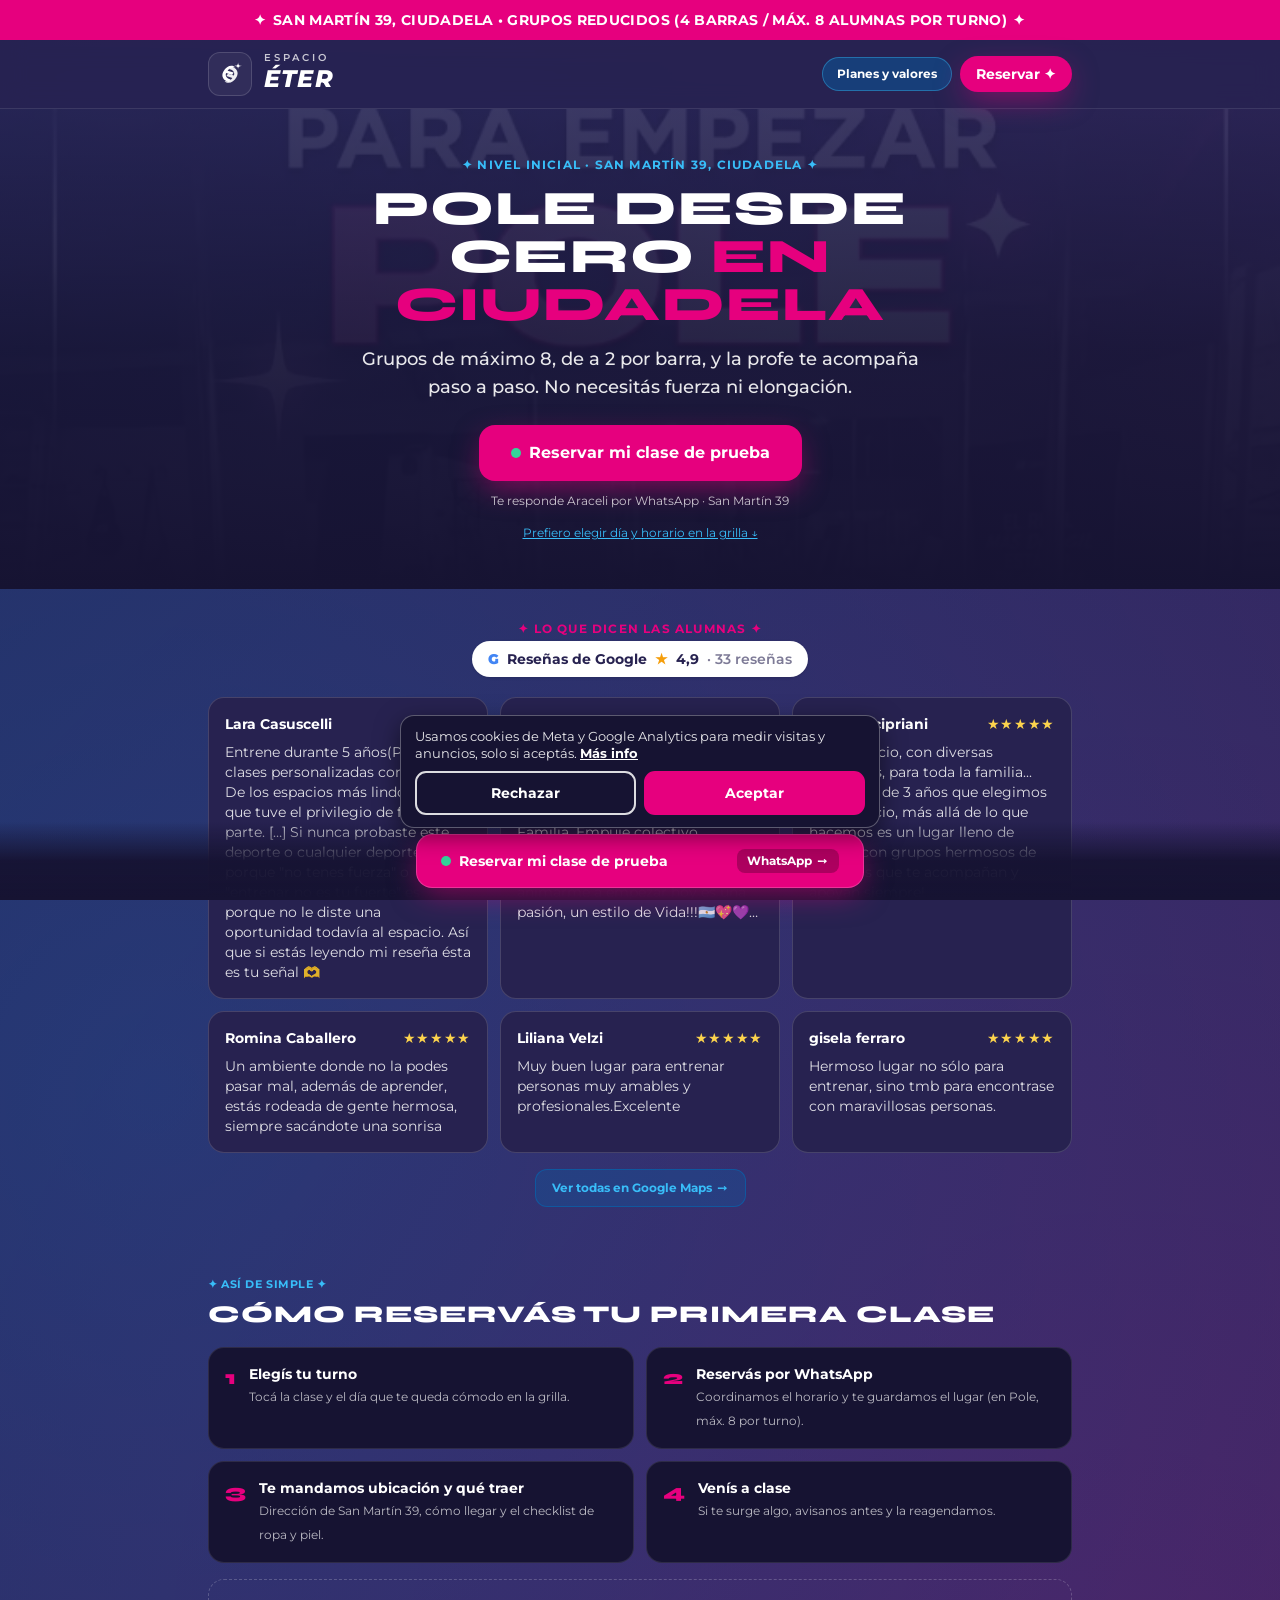
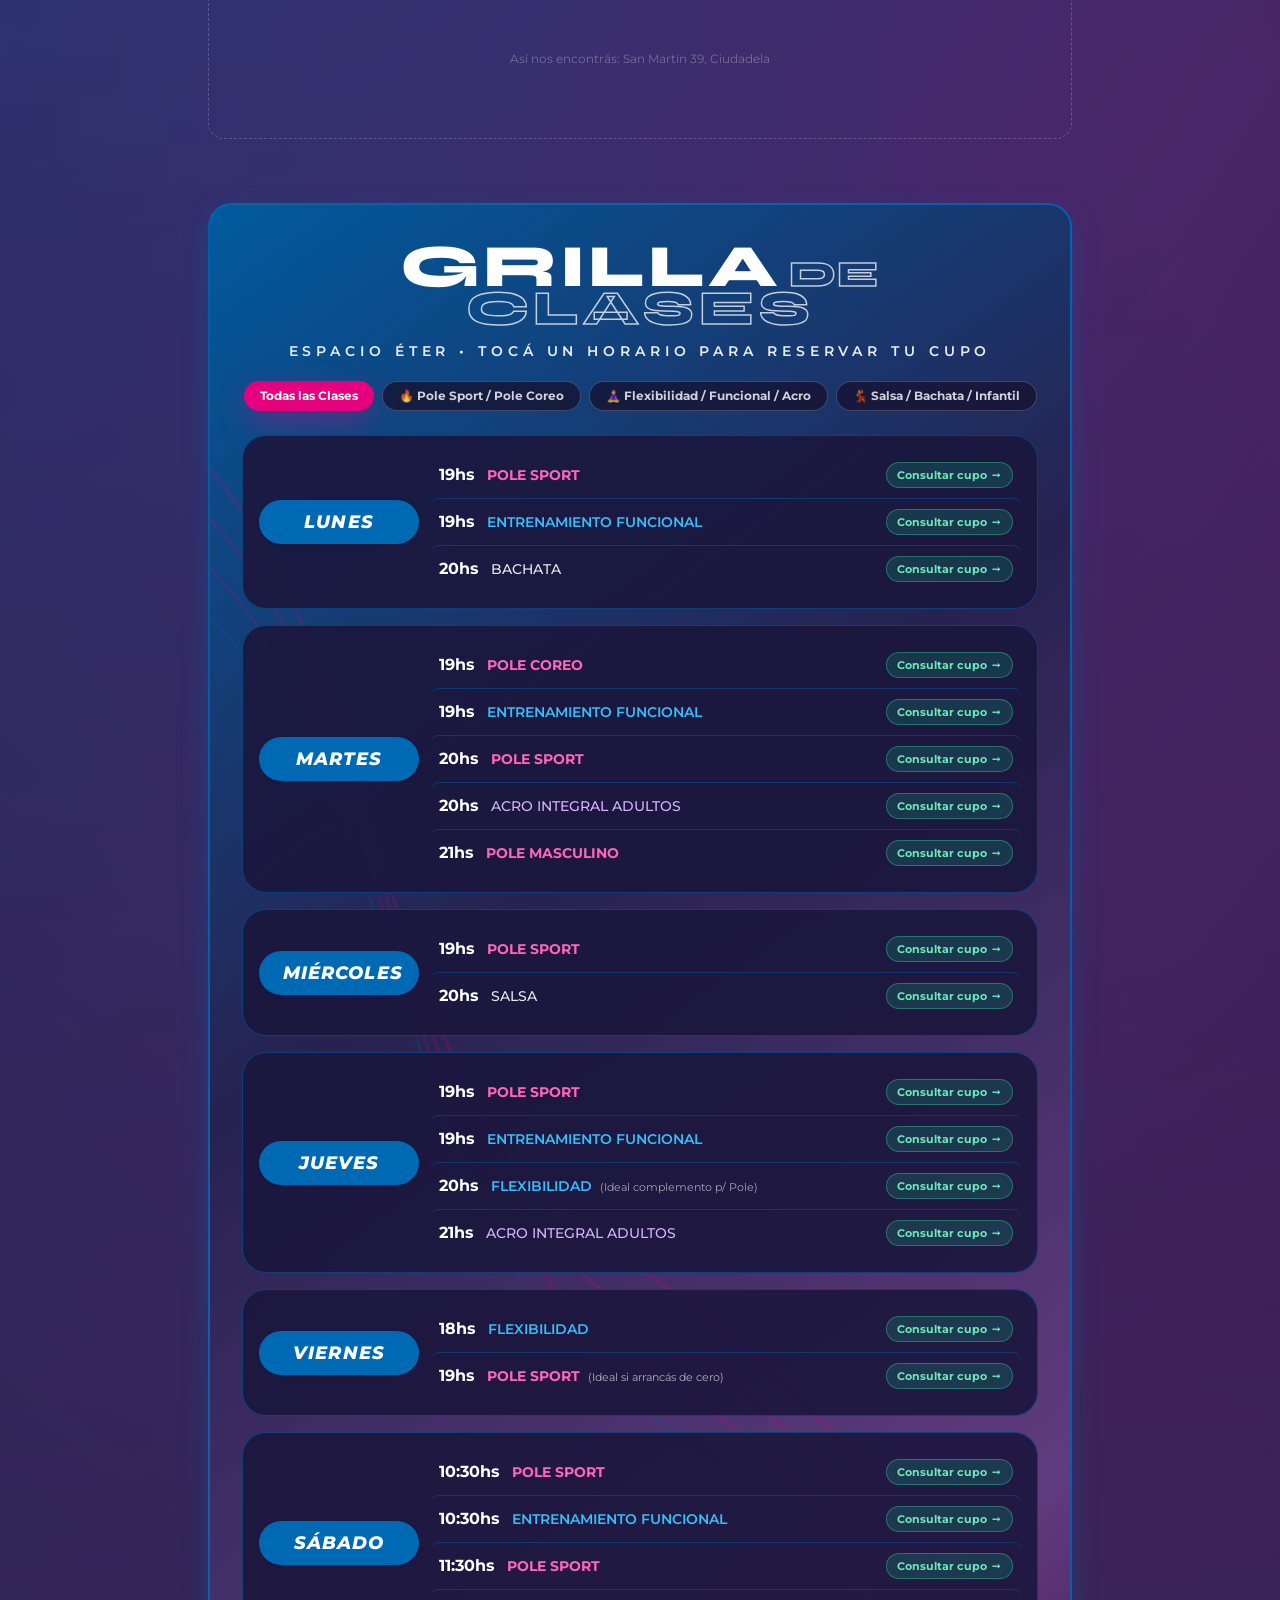
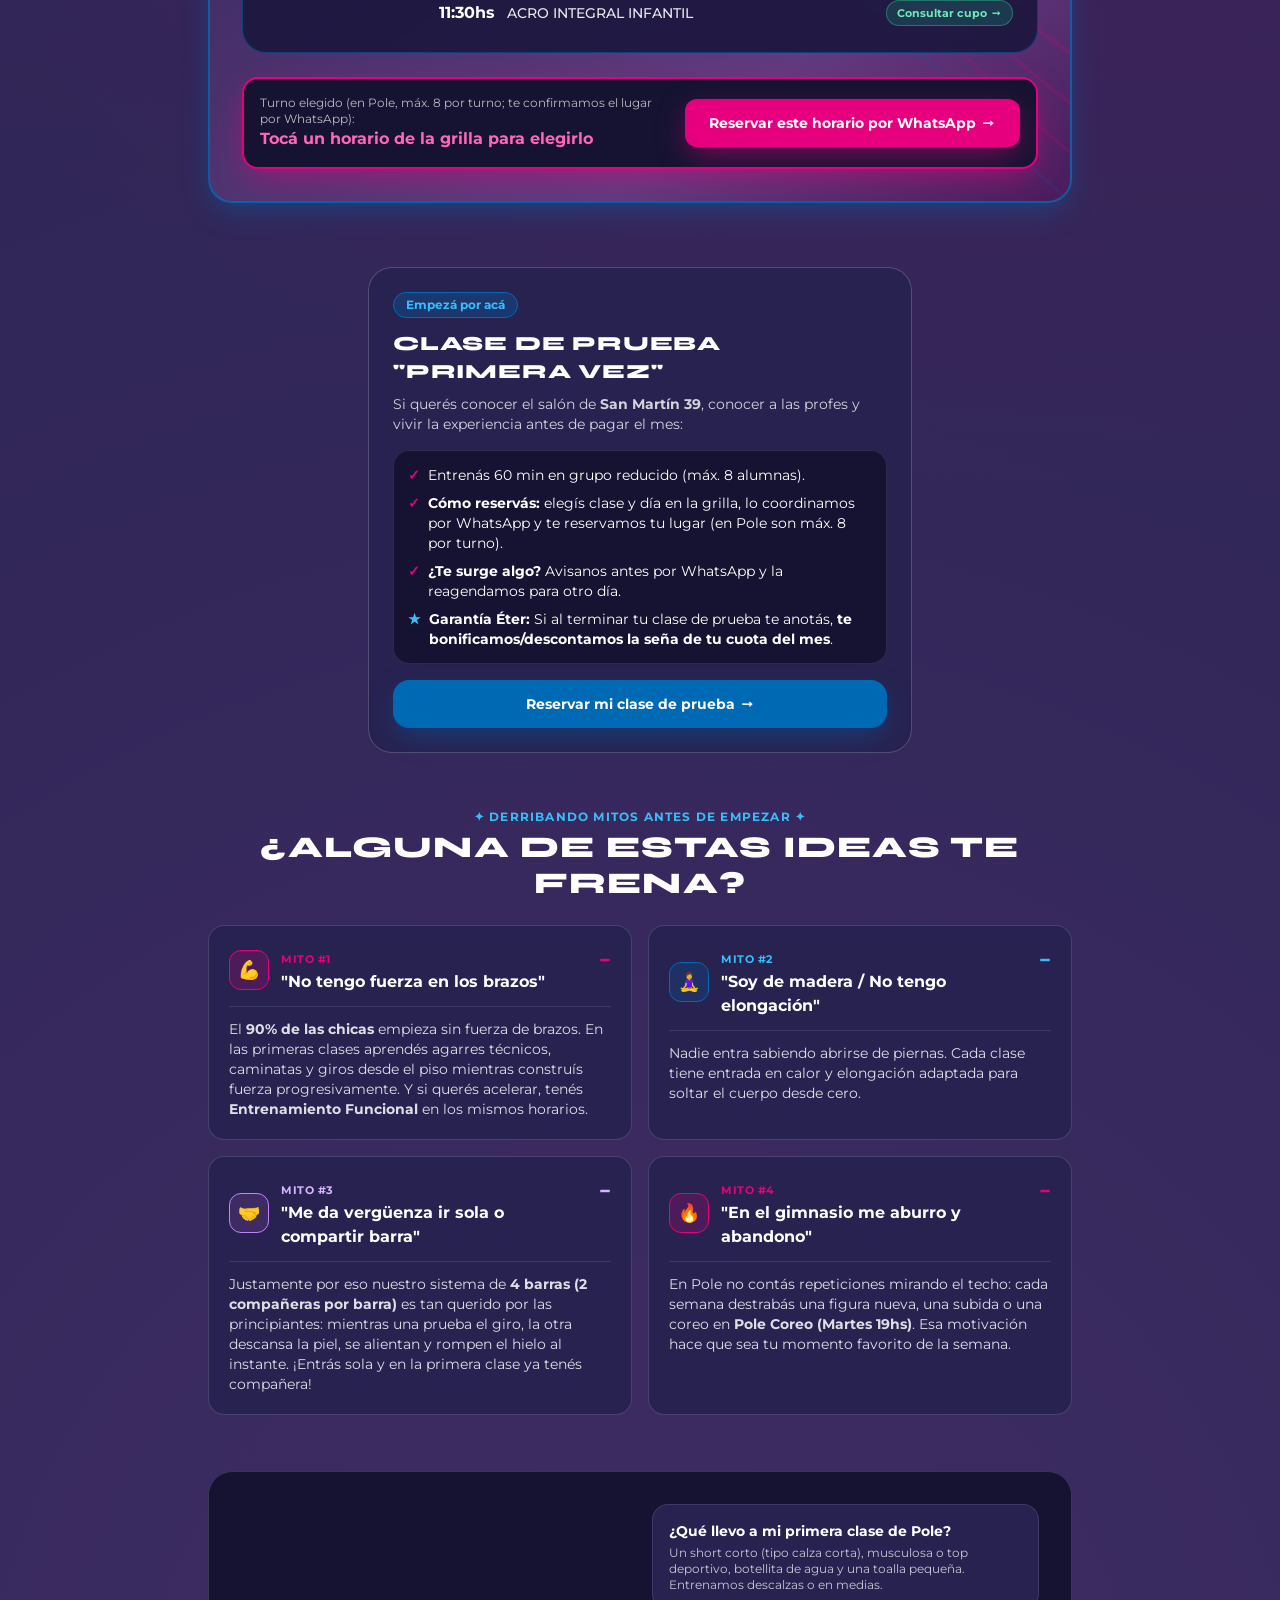
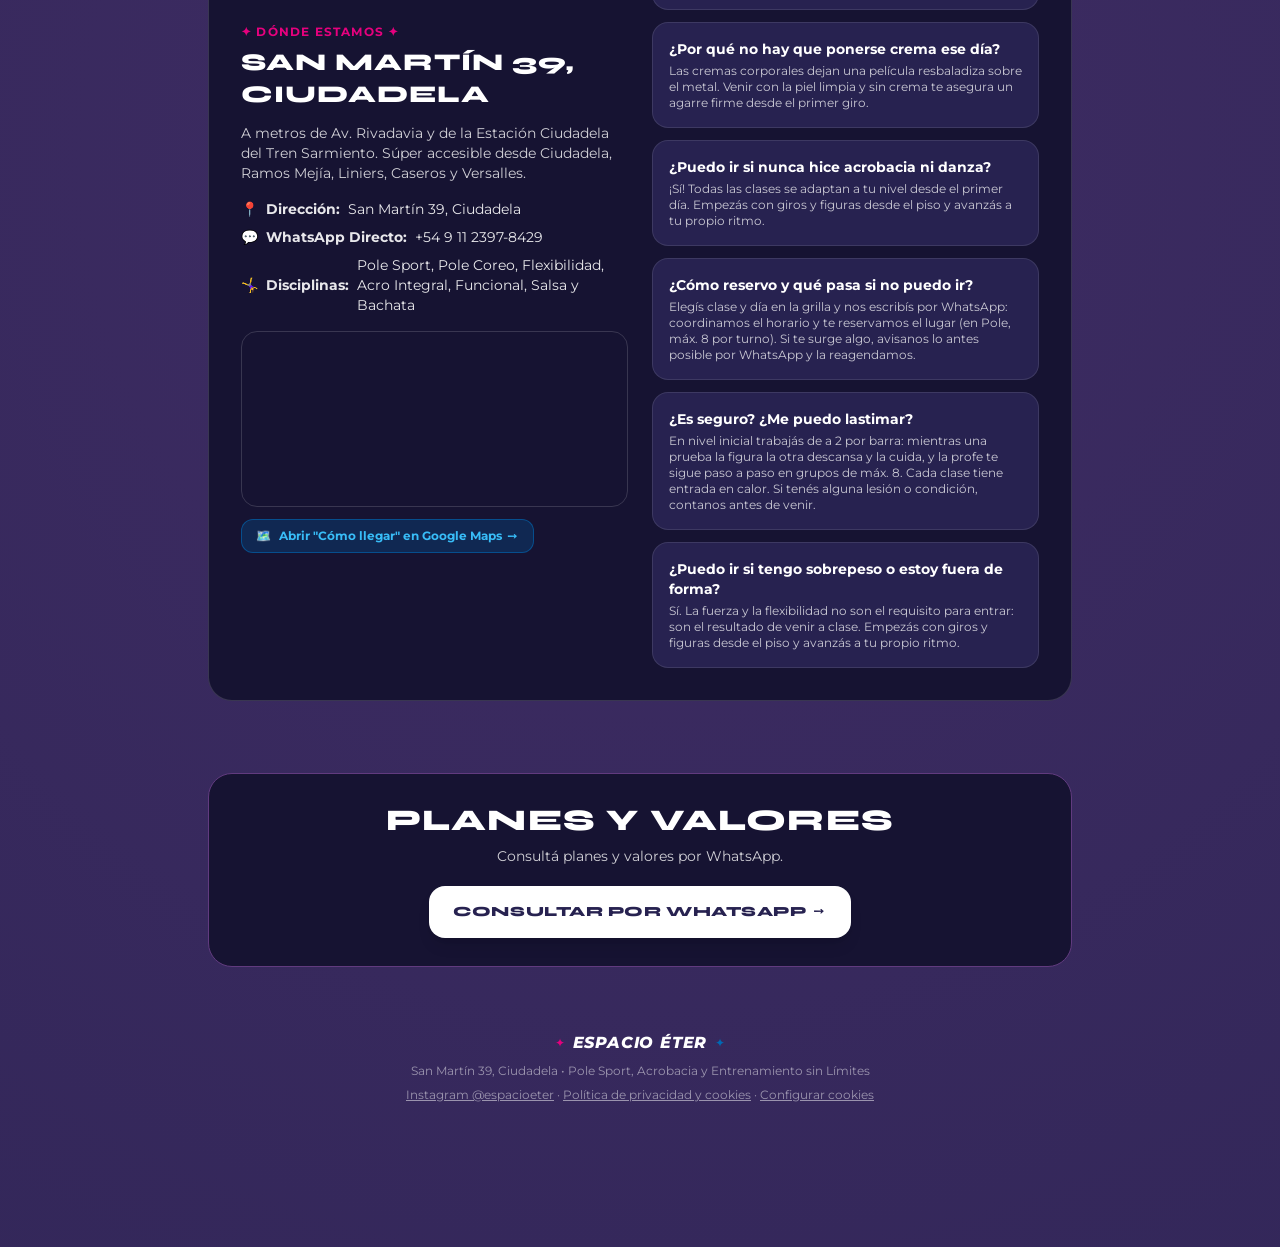
==== index.html @ 67c4a87b "Prototipo de reservas online (preview, sin publicar) + corrección de grilla y cupos" ====
<!DOCTYPE html>
<html lang="es-AR" class="scroll-smooth">
<head>
  <meta charset="UTF-8" />
  <meta name="viewport" content="width=device-width, initial-scale=1.0" />
  <!-- CSP por meta (GitHub Pages no permite headers). Permite Meta Pixel (connect.facebook.net / www.facebook.com) y el mapa de Google. Fuentes locales en /fonts. -->
  <meta http-equiv="Content-Security-Policy" content="default-src 'self'; script-src 'self' https://connect.facebook.net https://www.googletagmanager.com; style-src 'self' 'unsafe-inline'; font-src 'self'; img-src 'self' data: https://www.facebook.com https://connect.facebook.net https://www.googletagmanager.com https://*.google-analytics.com; frame-src https://www.google.com https://www.facebook.com; connect-src https://www.facebook.com https://connect.facebook.net https://www.google-analytics.com https://*.google-analytics.com https://*.analytics.google.com https://www.googletagmanager.com; form-action https://www.facebook.com; object-src 'none'; base-uri 'self'; upgrade-insecure-requests" />
  <meta name="referrer" content="strict-origin-when-cross-origin" />
  <meta name="theme-color" content="#272250" />
  <link rel="icon" type="image/svg+xml" href="data:image/svg+xml,%3Csvg xmlns='http://www.w3.org/2000/svg' viewBox='0 0 100 100'%3E%3Crect width='100' height='100' rx='22' fill='%23272250'/%3E%3Cpath fill='%23e6007e' d='M77 10 C77 20, 80 23, 90 23 C80 23, 77 26, 77 36 C77 26, 74 23, 64 23 C74 23, 77 20, 77 10 Z'/%3E%3Cpath fill='%23ffffff' d='M28 42 C38 22, 58 18, 68 28 C60 26, 48 30, 42 39 L62 45 L57 53 L37 47 C33 56, 39 66, 52 68 L47 77 C28 73, 19 58, 28 42 Z'/%3E%3Cpath fill='%23ffffff' opacity='0.92' d='M72 60 C62 80, 42 84, 32 74 C40 76, 52 72, 58 63 L38 57 L43 49 L63 55 C67 46, 61 36, 48 34 L53 25 C72 29, 81 44, 72 60 Z'/%3E%3C/svg%3E" />
  <title>Espacio Éter | Pole, Acro, Salsa y Bachata en Ciudadela</title>
  <meta name="description" content="Clases de Pole Sport, Pole Coreo, Acro, Salsa, Bachata, Flexibilidad y Funcional en San Martín 39, Ciudadela. Grupos reducidos (máx. 8 por turno en Pole). Reservá tu clase de prueba por WhatsApp." />
  <meta property="og:type" content="website" />
  <meta property="og:url" content="https://espacioeter.com.ar/" />
  <meta property="og:title" content="Espacio Éter | Empezá Pole desde Cero en Ciudadela ✨" />
  <meta property="og:description" content="Mirá la grilla de horarios y consultá cupos en San Martín 39, Ciudadela. ¡Reservá tu lugar por WhatsApp!" />
  <meta property="og:image" content="https://espacioeter.com.ar/salon-eter.jpg" />
  <link rel="preload" href="fonts/syne-800-latin.woff2" as="font" type="font/woff2" crossorigin="anonymous" />
  <link rel="preload" href="salon-eter-480.webp" as="image" type="image/webp" imagesrcset="salon-eter-480.webp 480w, salon-eter-764.webp 764w" imagesizes="(min-width: 768px) 764px, 100vw" fetchpriority="high" />
  <link rel="canonical" href="https://espacioeter.com.ar/" />
  <script type="application/ld+json">
  {"@context":"https://schema.org","@type":["LocalBusiness","SportsActivityLocation"],"name":"Espacio Éter","url":"https://espacioeter.com.ar/","image":"https://espacioeter.com.ar/salon-eter.jpg","telephone":"+5491123978429","address":{"@type":"PostalAddress","streetAddress":"San Martín 39","addressLocality":"Ciudadela","addressRegion":"Provincia de Buenos Aires","addressCountry":"AR"},"description":"Clases de Pole Sport, Pole Coreo, Acro Integral, Flexibilidad, Entrenamiento Funcional, Salsa y Bachata en grupos reducidos (máx. 8 alumnas por turno en Pole)."}
  </script>
  <link rel="stylesheet" href="consent.css" />
  <script src="pixel.js"></script>
  <style>
    /* Fuentes locales (WOFF2, subset latino de Google Fonts). Montserrat es variable: un archivo cubre 400–900. */
    @font-face { font-family: 'Montserrat'; font-style: normal; font-weight: 400 900; font-display: swap; src: url(fonts/montserrat-latin.woff2) format('woff2'); unicode-range: U+0000-00FF, U+0131, U+0152-0153, U+02BB-02BC, U+02C6, U+02DA, U+02DC, U+0304, U+0308, U+0329, U+2000-206F, U+20AC, U+2122, U+2191, U+2193, U+2212, U+2215, U+FEFF, U+FFFD; }
    @font-face { font-family: 'Montserrat'; font-style: italic; font-weight: 800; font-display: swap; src: url(fonts/montserrat-italic-latin.woff2) format('woff2'); unicode-range: U+0000-00FF, U+0131, U+0152-0153, U+02BB-02BC, U+02C6, U+02DA, U+02DC, U+0304, U+0308, U+0329, U+2000-206F, U+20AC, U+2122, U+2191, U+2193, U+2212, U+2215, U+FEFF, U+FFFD; }
    @font-face { font-family: 'Syne'; font-style: normal; font-weight: 800; font-display: swap; src: url(fonts/syne-800-latin.woff2) format('woff2'); unicode-range: U+0000-00FF, U+0131, U+0152-0153, U+02BB-02BC, U+02C6, U+02DA, U+02DC, U+0304, U+0308, U+0329, U+2000-206F, U+20AC, U+2122, U+2191, U+2193, U+2212, U+2215, U+FEFF, U+FFFD; }
    /* Fallbacks con métricas ajustadas para que el cambio de fuente no mueva el diseño (CLS). */
    @font-face { font-family: 'Montserrat Fallback'; src: local('Arial'), local('Helvetica'), local('Liberation Sans'); size-adjust: 113%; ascent-override: 86%; descent-override: 22%; line-gap-override: 0%; }
    @font-face { font-family: 'Syne Fallback'; src: local('Arial Black'), local('Arial Bold'), local('Liberation Sans Bold'), local('Arial'); size-adjust: 104%; ascent-override: 90%; descent-override: 26%; line-gap-override: 0%; }
    :root {
      --rosa-galaxy: #e6007e;
      --violeta-deep: #272250;
      --violeta-star: #613b7f;
      --azul-night: #0069b4;
      --eter-dark: #161332;
    }

    body {
      background-color: var(--eter-dark);
      color: #ffffff;
      font-family: 'Gotham', 'Montserrat', 'Montserrat Fallback', -apple-system, BlinkMacSystemFont, 'Segoe UI', Roboto, sans-serif;
      overflow-x: hidden;
    }

    .font-akira {
      font-family: 'Akira Expanded', 'Syne', 'Syne Fallback', 'Arial Black', sans-serif;
      font-weight: 900;
      text-transform: uppercase;
      letter-spacing: 0.04em;
      font-stretch: expanded;
      line-height: 1.05;
    }

    .font-akira-outline {
      font-family: 'Akira Expanded', 'Syne', 'Syne Fallback', 'Arial Black', sans-serif;
      font-weight: 900;
      text-transform: uppercase;
      letter-spacing: 0.05em;
      color: transparent;
      -webkit-text-stroke: 1.5px rgba(255, 255, 255, 0.75);
      line-height: 1.05;
    }

    .font-logo {
      font-family: 'TT Hoves Pro', 'Montserrat', 'Montserrat Fallback', sans-serif;
      font-weight: 800;
      font-style: italic;
      text-transform: uppercase;
      letter-spacing: 0.06em;
    }

    .grad-rosa-deep {
      background: linear-gradient(135deg, #e6007e 0%, #272250 100%);
    }
    .grad-deep-azul {
      background: linear-gradient(135deg, #272250 0%, #0069b4 100%);
    }
    .grad-grilla-oficial {
      background: linear-gradient(145deg, #005b9f 0%, #272250 42%, #613b7f 85%, #4a1c5c 100%);
    }

    .bg-trama-estelar {
      background-color: var(--violeta-deep);
      background-image: 
        radial-gradient(circle at 12% 18%, rgba(0, 105, 180, 0.35) 0%, transparent 42%),
        radial-gradient(circle at 88% 28%, rgba(230, 0, 126, 0.25) 0%, transparent 45%),
        radial-gradient(circle at 50% 82%, rgba(97, 59, 127, 0.4) 0%, transparent 55%);
    }

    @keyframes spin-slow {
      from { transform: rotate(0deg); }
      to { transform: rotate(360deg); }
    }
    .spin-seal {
      animation: spin-slow 22s linear infinite;
    }

    .shadow-rosa {
      box-shadow: 0 10px 30px -5px rgba(230, 0, 126, 0.55);
    }
    .shadow-azul {
      box-shadow: 0 10px 30px -5px rgba(0, 105, 180, 0.45);
    }
  </style>
  <link rel="stylesheet" href="tailwind.min.css" />
</head>
<body class="bg-trama-estelar min-h-screen selection:bg-[#e6007e] selection:text-white pb-24">

  <!-- BARRA SUPERIOR -->
  <div class="bg-[#e6007e] text-white text-xs sm:text-sm font-bold py-2.5 px-4 text-center tracking-wide">
    <span class="inline-flex items-center gap-1.5">
      <span>✦</span>
      <span>SAN MARTÍN 39, CIUDADELA • GRUPOS REDUCIDOS (4 BARRAS / MÁX. 8 ALUMNAS POR TURNO)</span>
      <span>✦</span>
    </span>
  </div>

  <!-- NAVBAR -->
  <header class="sticky top-0 z-40 backdrop-blur-md bg-[#272250]/90 border-b border-white/10">
    <div class="max-w-4xl mx-auto px-4 py-3 flex items-center justify-between">
      <a href="#" class="flex items-center gap-3 group">
        <div class="w-11 h-11 rounded-xl bg-white/5 border border-white/15 flex items-center justify-center p-1.5">
          <svg viewBox="0 0 100 100" class="w-full h-full fill-white" aria-label="Isologo Espacio Éter">
            <path d="M77 10 C77 20, 80 23, 90 23 C80 23, 77 26, 77 36 C77 26, 74 23, 64 23 C74 23, 77 20, 77 10 Z" />
            <path d="M28 42 C38 22, 58 18, 68 28 C60 26, 48 30, 42 39 L62 45 L57 53 L37 47 C33 56, 39 66, 52 68 L47 77 C28 73, 19 58, 28 42 Z" />
            <path d="M72 60 C62 80, 42 84, 32 74 C40 76, 52 72, 58 63 L38 57 L43 49 L63 55 C67 46, 61 36, 48 34 L53 25 C72 29, 81 44, 72 60 Z" opacity="0.92"/>
          </svg>
        </div>
        <div class="leading-none">
          <span class="block text-[10px] tracking-[0.28em] text-white/75 font-semibold uppercase">Espacio</span>
          <span class="font-logo text-2xl text-white tracking-wider">ÉTER</span>
        </div>
      </a>

      <div class="flex items-center gap-2">
        <a href="#value-stack" class="hidden sm:inline-flex bg-[#0069b4]/40 hover:bg-[#0069b4] border border-[#38bdf8]/40 text-white text-xs font-bold px-3.5 py-2 rounded-full transition">
          Planes y valores
        </a>
        <a href="#grilla" class="bg-[#e6007e] hover:bg-[#ff1a94] text-white text-xs sm:text-sm font-bold px-4 py-2 rounded-full shadow-rosa transition">
          Reservar ✦
        </a>
      </div>
    </div>
  </header>

  <!-- SECCIÓN 1: HERO CORTO (botón en la primera pantalla) -->
  <section id="hero" class="relative overflow-hidden">
    <picture>
      <source type="image/webp" srcset="salon-eter-480.webp 480w, salon-eter-764.webp 764w" sizes="(min-width: 768px) 764px, 100vw" />
      <img src="salon-eter.jpg" width="764" height="1024" fetchpriority="high" decoding="async" alt="Salón de Espacio Éter en San Martín 39, Ciudadela" class="absolute inset-0 w-full h-full object-cover opacity-30 pointer-events-none" />
    </picture>
    <div class="absolute inset-0 bg-gradient-to-b from-[#272250]/70 via-[#161332]/80 to-[#161332] pointer-events-none"></div>
    <div class="relative max-w-3xl mx-auto px-4 pt-7 pb-9 sm:pt-12 sm:pb-12 text-center">
      <p class="text-xs font-bold tracking-widest uppercase text-[#38bdf8] mb-3">✦ Nivel inicial · San Martín 39, Ciudadela ✦</p>
      <h1 class="font-akira text-3xl sm:text-5xl text-white tracking-wide mb-4">
        POLE DESDE CERO <span class="text-[#e6007e]">EN CIUDADELA</span>
      </h1>
      <p class="text-base sm:text-lg text-white/90 font-medium leading-relaxed max-w-xl mx-auto mb-6">
        Grupos de máximo 8, de a 2 por barra, y la profe te acompaña paso a paso. No necesitás fuerza ni elongación.
      </p>
      <a id="heroWaBtn" data-wa-origen="hero" href="https://wa.me/5491123978429?text=Hola%20Araceli%21%20Vi%20la%20web%20y%20quiero%20reservar%20una%20clase%20de%20prueba.%20%C2%BFQu%C3%A9%20d%C3%ADas%20tienen%20lugar%3F%20%5Bweb-meta%5D" target="_blank" rel="noopener noreferrer" class="inline-flex w-full sm:w-auto items-center justify-center gap-2 bg-[#e6007e] hover:bg-[#ff1a94] text-white font-bold text-base py-4 px-8 rounded-2xl shadow-rosa transition">
        <span class="w-2.5 h-2.5 rounded-full bg-emerald-400"></span>
        <span>Reservar mi clase de prueba</span>
      </a>
      <p class="mt-3 text-xs text-white/75">Te responde Araceli por WhatsApp · San Martín 39</p>
      <p class="mt-4 text-xs"><a href="#grilla" class="text-[#38bdf8] underline hover:text-white">Prefiero elegir día y horario en la grilla ↓</a></p>
    </div>
  </section>

  <!-- SECCIÓN 2: PRUEBA SOCIAL — reseñas de Google como texto estático (sin API, sin widget, sin scripts) -->
  <section id="resenas" class="max-w-4xl mx-auto px-4 py-8 scroll-mt-14">
    <div class="text-center mb-5">
      <span class="text-xs font-bold tracking-widest uppercase text-[#e6007e] block mb-1">✦ LO QUE DICEN LAS ALUMNAS ✦</span>
      <a href="https://www.google.com/maps/place/Espacio+%C3%89ter/@-34.6407953,-58.5414964,17z/data=!4m8!3m7!1s0x95bcc933c88e5635:0xefdf750763bcf2e0!8m2!3d-34.6407953!4d-58.5414964!9m1!1b1!16s%2Fg%2F11hz7d3tln" target="_blank" rel="noopener noreferrer" class="inline-flex items-center gap-2 bg-white text-[#272250] rounded-full px-4 py-2 text-sm font-bold shadow">
        <span class="font-black"><span class="text-[#4285F4]">G</span></span>
        <span>Reseñas de Google</span>
        <span class="text-amber-500">★</span>
        <span>4,9</span>
        <span class="text-[#272250]/60 font-semibold">· 33 reseñas</span>
      </a>
    </div>
    <div id="resenas-grid" class="grid grid-cols-1 sm:grid-cols-2 lg:grid-cols-3 gap-3">
        <!-- RESEÑA 1 (Google Maps, 5 estrellas, texto exacto copiado el 3/11/2026; solo se recorta con "[…]") -->
        <figure class="resena-card bg-[#272250] border border-white/15 rounded-2xl p-4 flex flex-col gap-2" data-resena="1">
          <div class="flex items-center justify-between gap-2">
            <figcaption class="font-bold text-sm text-white">Lara Casuscelli</figcaption>
            <span class="text-amber-300 text-sm tracking-wider" aria-label="5 de 5 estrellas">★★★★★</span>
          </div>
          <blockquote class="text-xs sm:text-sm text-white/85 leading-relaxed">Entrene durante 5 años(Pole y clases personalizadas con Arita). De los espacios más lindos en los que tuve el privilegio de formar parte. […] Si nunca probaste este deporte o cualquier deporte porque "no tenes fuerza" o "entrenar no es tu fuerte" es porque no le diste una oportunidad todavía al espacio. Así que si estás leyendo mi reseña ésta es tu señal 🫶</blockquote>
        </figure>
        <!-- RESEÑA 2 (Google Maps, 5 estrellas, texto exacto copiado el 3/11/2026; solo se recorta con "[…]") -->
        <figure class="resena-card bg-[#272250] border border-white/15 rounded-2xl p-4 flex flex-col gap-2" data-resena="2">
          <div class="flex items-center justify-between gap-2">
            <figcaption class="font-bold text-sm text-white">Sabrina Fernandez</figcaption>
            <span class="text-amber-300 text-sm tracking-wider" aria-label="5 de 5 estrellas">★★★★★</span>
          </div>
          <blockquote class="text-xs sm:text-sm text-white/85 leading-relaxed">En Espacio Éter se entrena rodeada de maravillosas personas!!! La Profe Ara, gran persona!!! Disciplina, Contención, Familia, Empuje colectivo describen para mí el hermoso espacio. Estoy muy feliz de animarme a empezar hoy es una pasión, un estilo de Vida!!!🇦🇷💖💜…</blockquote>
        </figure>
        <!-- RESEÑA 3 (Google Maps, 5 estrellas, texto exacto copiado el 3/11/2026; solo se recorta con "[…]") -->
        <figure class="resena-card bg-[#272250] border border-white/15 rounded-2xl p-4 flex flex-col gap-2" data-resena="3">
          <div class="flex items-center justify-between gap-2">
            <figcaption class="font-bold text-sm text-white">Marlene cipriani</figcaption>
            <span class="text-amber-300 text-sm tracking-wider" aria-label="5 de 5 estrellas">★★★★★</span>
          </div>
          <blockquote class="text-xs sm:text-sm text-white/85 leading-relaxed">Gran espacio, con diversas disciplinas, para toda la familia... Hace más de 3 años que elegimos este espacio, más allá de lo que hacemos es un lugar lleno de magia, con grupos hermosos de personas que te acompañan y apoyan siempre!</blockquote>
        </figure>
        <!-- RESEÑA 4 (Google Maps, 5 estrellas, texto exacto copiado el 3/11/2026; solo se recorta con "[…]") -->
        <figure class="resena-card bg-[#272250] border border-white/15 rounded-2xl p-4 flex flex-col gap-2" data-resena="4">
          <div class="flex items-center justify-between gap-2">
            <figcaption class="font-bold text-sm text-white">Romina Caballero</figcaption>
            <span class="text-amber-300 text-sm tracking-wider" aria-label="5 de 5 estrellas">★★★★★</span>
          </div>
          <blockquote class="text-xs sm:text-sm text-white/85 leading-relaxed">Un ambiente donde no la podes pasar mal, además de aprender, estás rodeada de gente hermosa, siempre sacándote una sonrisa</blockquote>
        </figure>
        <!-- RESEÑA 5 (Google Maps, 5 estrellas, texto exacto copiado el 3/11/2026; solo se recorta con "[…]") -->
        <figure class="resena-card bg-[#272250] border border-white/15 rounded-2xl p-4 flex flex-col gap-2" data-resena="5">
          <div class="flex items-center justify-between gap-2">
            <figcaption class="font-bold text-sm text-white">Liliana Velzi</figcaption>
            <span class="text-amber-300 text-sm tracking-wider" aria-label="5 de 5 estrellas">★★★★★</span>
          </div>
          <blockquote class="text-xs sm:text-sm text-white/85 leading-relaxed">Muy buen lugar para entrenar personas muy amables y profesionales.Excelente</blockquote>
        </figure>
        <!-- RESEÑA 6 (Google Maps, 5 estrellas, texto exacto copiado el 3/11/2026; solo se recorta con "[…]") -->
        <figure class="resena-card bg-[#272250] border border-white/15 rounded-2xl p-4 flex flex-col gap-2" data-resena="6">
          <div class="flex items-center justify-between gap-2">
            <figcaption class="font-bold text-sm text-white">gisela ferraro</figcaption>
            <span class="text-amber-300 text-sm tracking-wider" aria-label="5 de 5 estrellas">★★★★★</span>
          </div>
          <blockquote class="text-xs sm:text-sm text-white/85 leading-relaxed">Hermoso lugar no sólo para entrenar, sino tmb para encontrase con maravillosas personas.</blockquote>
        </figure>
    </div>
    <div class="text-center mt-4">
      <a href="https://www.google.com/maps/place/Espacio+%C3%89ter/@-34.6407953,-58.5414964,17z/data=!4m8!3m7!1s0x95bcc933c88e5635:0xefdf750763bcf2e0!8m2!3d-34.6407953!4d-58.5414964!9m1!1b1!16s%2Fg%2F11hz7d3tln" target="_blank" rel="noopener noreferrer" class="inline-flex items-center gap-2 text-xs font-bold text-[#38bdf8] hover:text-white bg-[#0069b4]/25 border border-[#0069b4]/60 px-4 py-2.5 rounded-xl transition">Ver todas en Google Maps →</a>
    </div>

    <!-- GALERÍA DE ALUMNAS (oculta hasta tener fotos). Reactivar: ver README «Fotos y bloques ocultos». -->
    <template id="tpl-galeria">
      <h2 class="font-akira text-xl sm:text-2xl text-white text-center mt-9 mb-4">ASÍ SON NUESTRAS CLASES DE NIVEL INICIAL</h2>
      <div id="fotos-clases" class="grid grid-cols-2 sm:grid-cols-3 gap-2">
        <!-- una <picture> por foto, nombre img/alumnas/alumnas-NN -->
        <picture>
          <source type="image/webp" srcset="img/alumnas/alumnas-01-480.webp 480w, img/alumnas/alumnas-01-960.webp 960w" sizes="(min-width:640px) 290px, 50vw" />
          <img src="img/alumnas/alumnas-01-960.webp" width="960" height="960" loading="lazy" decoding="async" alt="Alumnas en clase de pole nivel inicial" class="w-full aspect-square object-cover rounded-xl" />
        </picture>
      </div>
    </template>
  </section>

  <!-- QUIÉNES TE RECIBEN (oculto hasta tener fotos y datos reales). Reactivar: ver README. -->
  <template id="tpl-profes">
  <section id="profes" class="max-w-4xl mx-auto px-4 py-6">
    <h2 class="font-akira text-xl sm:text-2xl text-white text-center mb-4">QUIÉNES TE RECIBEN</h2>
    <!-- Ara: img/ara/ara-480.webp + ara-960.webp (4:5) -->
    <div class="ara-card bg-[#161332] border border-white/10 rounded-2xl p-4 flex items-center gap-4 mb-3">
      <img src="img/ara/ara-480.webp" srcset="img/ara/ara-480.webp 480w, img/ara/ara-960.webp 960w" sizes="96px" width="480" height="600" loading="lazy" decoding="async" alt="Araceli, fundadora de Espacio Éter" class="w-24 aspect-[4/5] object-cover rounded-xl" />
      <div><strong class="text-white text-sm block">Araceli</strong><span class="text-white/70 text-xs">Te responde por WhatsApp. (bio real)</span></div>
    </div>
    <div class="grid grid-cols-2 sm:grid-cols-3 gap-3">
      <!-- una .profe-card por profe (N); foto img/profes/nombre-480.webp / -960.webp (4:5) -->
      <figure class="profe-card bg-[#161332] border border-white/10 rounded-2xl p-3 text-center">
        <img src="img/profes/nombre-480.webp" srcset="img/profes/nombre-480.webp 480w, img/profes/nombre-960.webp 960w" sizes="(min-width:640px) 280px, 45vw" width="480" height="600" loading="lazy" decoding="async" alt="Nombre, profe de Disciplina" class="w-full aspect-[4/5] object-cover rounded-xl mb-2" />
        <figcaption><strong class="text-white text-sm block">Nombre</strong><span class="text-white/70 text-xs">Disciplina</span></figcaption>
      </figure>
    </div>
  </section>
  </template>

  <section id="como-reservar" class="max-w-4xl mx-auto px-4 py-8 scroll-mt-14">
    <span class="text-[11px] font-bold uppercase tracking-wider text-[#38bdf8]">✦ ASÍ DE SIMPLE ✦</span>
    <h2 class="font-akira text-xl sm:text-2xl text-white mt-1 mb-4">CÓMO RESERVÁS TU PRIMERA CLASE</h2>
    <div class="grid sm:grid-cols-2 gap-3">
      <div class="bg-[#161332] p-4 rounded-2xl border border-white/10 flex gap-3 items-start"><span class="font-akira text-[#e6007e] text-xl">1</span><div><strong class="text-white text-sm block">Elegís tu turno</strong><span class="text-white/70 text-xs">Tocá la clase y el día que te queda cómodo en la grilla.</span></div></div>
      <div class="bg-[#161332] p-4 rounded-2xl border border-white/10 flex gap-3 items-start"><span class="font-akira text-[#e6007e] text-xl">2</span><div><strong class="text-white text-sm block">Reservás por WhatsApp</strong><span class="text-white/70 text-xs">Coordinamos el horario y te guardamos el lugar (en Pole, máx. 8 por turno).</span></div></div>
      <div class="bg-[#161332] p-4 rounded-2xl border border-white/10 flex gap-3 items-start"><span class="font-akira text-[#e6007e] text-xl">3</span><div><strong class="text-white text-sm block">Te mandamos ubicación y qué traer</strong><span class="text-white/70 text-xs">Dirección de San Martín 39, cómo llegar y el checklist de ropa y piel.</span></div></div>
      <div class="bg-[#161332] p-4 rounded-2xl border border-white/10 flex gap-3 items-start"><span class="font-akira text-[#e6007e] text-xl">4</span><div><strong class="text-white text-sm block">Venís a clase</strong><span class="text-white/70 text-xs">Si te surge algo, avisanos antes y la reagendamos.</span></div></div>
    </div>
    <!-- Espacio reservado para foto de la puerta/fachada de San Martín 39 (pendiente) -->
    <div style="height:160px" class="mt-4 rounded-2xl border border-dashed border-white/20 flex items-center justify-center text-white/30 text-xs">Así nos encontrás: San Martín 39, Ciudadela</div>
  </section>

  <!-- SECCIÓN 2: GRILLA DE CLASES OFICIAL INTERACTIVA -->
  <section id="grilla" class="max-w-4xl mx-auto px-4 py-8 scroll-mt-14">
    <div class="grad-grilla-oficial rounded-3xl p-5 sm:p-8 border-2 border-[#0069b4]/80 shadow-azul relative overflow-hidden">

      <svg class="absolute inset-0 w-full h-full opacity-15 pointer-events-none" viewBox="0 0 800 900" fill="none" xmlns="http://www.w3.org/2000/svg" preserveAspectRatio="none">
        <path d="M-100 100 C 200 200, 100 500, 400 600 C 600 680, 700 800, 900 850" stroke="#e6007e" stroke-width="3"/>
        <path d="M-100 130 C 210 230, 110 530, 410 630 C 610 710, 710 830, 900 880" stroke="#e6007e" stroke-width="2.5"/>
        <path d="M-100 160 C 220 260, 120 560, 420 660 C 620 740, 720 860, 900 910" stroke="#e6007e" stroke-width="2"/>
        <path d="M-100 190 C 230 290, 130 590, 430 690 C 630 770, 730 890, 900 940" stroke="#0069b4" stroke-width="2"/>
      </svg>

      <div class="relative z-10 text-center mb-6">
        <div class="inline-flex items-baseline justify-center gap-2 flex-wrap">
          <span class="font-akira text-4xl sm:text-6xl text-white tracking-wider">GRILLA</span>
          <span class="font-akira-outline text-2xl sm:text-4xl">DE</span>
        </div>
        <div class="font-akira-outline text-3xl sm:text-5xl -mt-2 sm:-mt-3 tracking-widest">
          CLASES
        </div>
        <p class="text-xs sm:text-sm tracking-[0.35em] text-white/90 font-semibold uppercase mt-2">
          ESPACIO ÉTER • TOCÁ UN HORARIO PARA RESERVAR TU CUPO
        </p>

        <div class="flex flex-wrap justify-center gap-2 mt-5">
          <button type="button" data-filter-cat="all" id="filter-all" class="px-4 py-1.5 rounded-full text-xs font-bold bg-[#e6007e] text-white shadow-rosa transition">
            Todas las Clases
          </button>
          <button type="button" data-filter-cat="pole" id="filter-pole" class="px-4 py-1.5 rounded-full text-xs font-bold bg-[#161332]/80 text-white/80 hover:text-white border border-white/20 transition">
            🔥 Pole Sport / Pole Coreo
          </button>
          <button type="button" data-filter-cat="complemento" id="filter-complemento" class="px-4 py-1.5 rounded-full text-xs font-bold bg-[#161332]/80 text-white/80 hover:text-white border border-white/20 transition">
            🧘‍♀️ Flexibilidad / Funcional / Acro
          </button>
          <button type="button" data-filter-cat="baile" id="filter-baile" class="px-4 py-1.5 rounded-full text-xs font-bold bg-[#161332]/80 text-white/80 hover:text-white border border-white/20 transition">
            💃 Salsa / Bachata / Infantil
          </button>
        </div>
      </div>

      <div class="relative z-10 space-y-4">
        <!-- LUNES -->
        <div class="day-card bg-[#1b173d]/90 backdrop-blur-sm border border-[#0069b4]/50 rounded-3xl p-3.5 sm:p-4 flex flex-col sm:flex-row sm:items-center gap-3">
          <div class="bg-[#0069b4] text-white font-logo text-base sm:text-lg px-6 py-2 rounded-full text-center sm:w-40 shrink-0 shadow">
            LUNES
          </div>
          <div class="flex-1 divide-y divide-[#0069b4]/40 text-xs sm:text-sm">

            <button type="button" data-select-class="Lunes 19:00 hs — Pole Sport" data-cat="pole" class="class-row w-full py-2.5 px-2 flex items-center justify-between hover:bg-white/5 rounded-lg transition text-left">
              <div>
                <strong class="text-white font-bold text-sm sm:text-base mr-2">19hs</strong>
                <span class="uppercase font-bold text-[#ff66b8]">POLE SPORT</span>
              </div>
              <span class="text-[11px] font-bold bg-emerald-500/20 text-emerald-300 border border-emerald-400/40 px-2.5 py-0.5 rounded-full shrink-0">Consultar cupo →</span>
            </button>

            <button type="button" data-select-class="Lunes 19:00 hs — Entrenamiento Funcional" data-cat="complemento" class="class-row w-full py-2.5 px-2 flex items-center justify-between hover:bg-white/5 rounded-lg transition text-left">
              <div>
                <strong class="text-white font-bold text-sm sm:text-base mr-2">19hs</strong>
                <span class="uppercase font-semibold text-[#38bdf8]">ENTRENAMIENTO FUNCIONAL</span>
              </div>
              <span class="text-[11px] font-bold bg-emerald-500/20 text-emerald-300 border border-emerald-400/40 px-2.5 py-0.5 rounded-full shrink-0">Consultar cupo →</span>
            </button>

            <button type="button" data-select-class="Lunes 20:00 hs — Bachata" data-cat="baile" class="class-row w-full py-2.5 px-2 flex items-center justify-between hover:bg-white/5 rounded-lg transition text-left">
              <div>
                <strong class="text-white font-bold text-sm sm:text-base mr-2">20hs</strong>
                <span class="uppercase font-medium text-white/90">BACHATA</span>
              </div>
              <span class="text-[11px] font-bold bg-emerald-500/20 text-emerald-300 border border-emerald-400/40 px-2.5 py-0.5 rounded-full shrink-0">Consultar cupo →</span>
            </button>
          </div>
        </div>

        <!-- MARTES -->
        <div class="day-card bg-[#1b173d]/90 backdrop-blur-sm border border-[#0069b4]/50 rounded-3xl p-3.5 sm:p-4 flex flex-col sm:flex-row sm:items-center gap-3">
          <div class="bg-[#0069b4] text-white font-logo text-base sm:text-lg px-6 py-2 rounded-full text-center sm:w-40 shrink-0 shadow">
            MARTES
          </div>
          <div class="flex-1 divide-y divide-[#0069b4]/40 text-xs sm:text-sm">
            <button type="button" data-select-class="Martes 19:00 hs — Pole Coreo" data-cat="pole" class="class-row w-full py-2.5 px-2 flex items-center justify-between hover:bg-white/5 rounded-lg transition text-left">
              <div>
                <strong class="text-white font-bold text-sm sm:text-base mr-2">19hs</strong>
                <span class="uppercase font-bold text-[#ff66b8]">POLE COREO</span>
              </div>
              <span class="text-[11px] font-bold bg-emerald-500/20 text-emerald-300 border border-emerald-400/40 px-2.5 py-0.5 rounded-full shrink-0">Consultar cupo →</span>
            </button>

            <button type="button" data-select-class="Martes 19:00 hs — Entrenamiento Funcional" data-cat="complemento" class="class-row w-full py-2.5 px-2 flex items-center justify-between hover:bg-white/5 rounded-lg transition text-left">
              <div>
                <strong class="text-white font-bold text-sm sm:text-base mr-2">19hs</strong>
                <span class="uppercase font-semibold text-[#38bdf8]">ENTRENAMIENTO FUNCIONAL</span>
              </div>
              <span class="text-[11px] font-bold bg-emerald-500/20 text-emerald-300 border border-emerald-400/40 px-2.5 py-0.5 rounded-full shrink-0">Consultar cupo →</span>
            </button>

            <button type="button" data-select-class="Martes 20:00 hs — Pole Sport" data-cat="pole" class="class-row w-full py-2.5 px-2 flex items-center justify-between hover:bg-white/5 rounded-lg transition text-left">
              <div>
                <strong class="text-white font-bold text-sm sm:text-base mr-2">20hs</strong>
                <span class="uppercase font-bold text-[#ff66b8]">POLE SPORT</span>
              </div>
              <span class="text-[11px] font-bold bg-emerald-500/20 text-emerald-300 border border-emerald-400/40 px-2.5 py-0.5 rounded-full shrink-0">Consultar cupo →</span>
            </button>

            <button type="button" data-select-class="Martes 20:00 hs — Acro Integral Adultos" data-cat="complemento" class="class-row w-full py-2.5 px-2 flex items-center justify-between hover:bg-white/5 rounded-lg transition text-left">
              <div>
                <strong class="text-white font-bold text-sm sm:text-base mr-2">20hs</strong>
                <span class="uppercase font-medium text-purple-300">ACRO INTEGRAL ADULTOS</span>
              </div>
              <span class="text-[11px] font-bold bg-emerald-500/20 text-emerald-300 border border-emerald-400/40 px-2.5 py-0.5 rounded-full shrink-0">Consultar cupo →</span>
            </button>

            <button type="button" data-select-class="Martes 21:00 hs — Pole Masculino" data-cat="pole" class="class-row w-full py-2.5 px-2 flex items-center justify-between hover:bg-white/5 rounded-lg transition text-left">
              <div>
                <strong class="text-white font-bold text-sm sm:text-base mr-2">21hs</strong>
                <span class="uppercase font-bold text-[#ff66b8]">POLE MASCULINO</span>
              </div>
              <span class="text-[11px] font-bold bg-emerald-500/20 text-emerald-300 border border-emerald-400/40 px-2.5 py-0.5 rounded-full shrink-0">Consultar cupo →</span>
            </button>
          </div>
        </div>

        <!-- MIÉRCOLES -->
        <div class="day-card bg-[#1b173d]/90 backdrop-blur-sm border border-[#0069b4]/50 rounded-3xl p-3.5 sm:p-4 flex flex-col sm:flex-row sm:items-center gap-3">
          <div class="bg-[#0069b4] text-white font-logo text-base sm:text-lg px-6 py-2 rounded-full text-center sm:w-40 shrink-0 shadow">
            MIÉRCOLES
          </div>
          <div class="flex-1 divide-y divide-[#0069b4]/40 text-xs sm:text-sm">
            <button type="button" data-select-class="Miércoles 19:00 hs — Pole Sport" data-cat="pole" class="class-row w-full py-2.5 px-2 flex items-center justify-between hover:bg-white/5 rounded-lg transition text-left">
              <div>
                <strong class="text-white font-bold text-sm sm:text-base mr-2">19hs</strong>
                <span class="uppercase font-bold text-[#ff66b8]">POLE SPORT</span>
              </div>
              <span class="text-[11px] font-bold bg-emerald-500/20 text-emerald-300 border border-emerald-400/40 px-2.5 py-0.5 rounded-full shrink-0">Consultar cupo →</span>
            </button>

            <button type="button" data-select-class="Miércoles 20:00 hs — Salsa" data-cat="baile" class="class-row w-full py-2.5 px-2 flex items-center justify-between hover:bg-white/5 rounded-lg transition text-left">
              <div>
                <strong class="text-white font-bold text-sm sm:text-base mr-2">20hs</strong>
                <span class="uppercase font-medium text-white/90">SALSA</span>
              </div>
              <span class="text-[11px] font-bold bg-emerald-500/20 text-emerald-300 border border-emerald-400/40 px-2.5 py-0.5 rounded-full shrink-0">Consultar cupo →</span>
            </button>
          </div>
        </div>

        <!-- JUEVES -->
        <div class="day-card bg-[#1b173d]/90 backdrop-blur-sm border border-[#0069b4]/50 rounded-3xl p-3.5 sm:p-4 flex flex-col sm:flex-row sm:items-center gap-3">
          <div class="bg-[#0069b4] text-white font-logo text-base sm:text-lg px-6 py-2 rounded-full text-center sm:w-40 shrink-0 shadow">
            JUEVES
          </div>
          <div class="flex-1 divide-y divide-[#0069b4]/40 text-xs sm:text-sm">
            <button type="button" data-select-class="Jueves 19:00 hs — Pole Sport" data-cat="pole" class="class-row w-full py-2.5 px-2 flex items-center justify-between hover:bg-white/5 rounded-lg transition text-left">
              <div>
                <strong class="text-white font-bold text-sm sm:text-base mr-2">19hs</strong>
                <span class="uppercase font-bold text-[#ff66b8]">POLE SPORT</span>
              </div>
              <span class="text-[11px] font-bold bg-emerald-500/20 text-emerald-300 border border-emerald-400/40 px-2.5 py-0.5 rounded-full shrink-0">Consultar cupo →</span>
            </button>

            <button type="button" data-select-class="Jueves 19:00 hs — Entrenamiento Funcional" data-cat="complemento" class="class-row w-full py-2.5 px-2 flex items-center justify-between hover:bg-white/5 rounded-lg transition text-left">
              <div>
                <strong class="text-white font-bold text-sm sm:text-base mr-2">19hs</strong>
                <span class="uppercase font-semibold text-[#38bdf8]">ENTRENAMIENTO FUNCIONAL</span>
              </div>
              <span class="text-[11px] font-bold bg-emerald-500/20 text-emerald-300 border border-emerald-400/40 px-2.5 py-0.5 rounded-full shrink-0">Consultar cupo →</span>
            </button>

            <button type="button" data-select-class="Jueves 20:00 hs — Flexibilidad" data-cat="complemento" class="class-row w-full py-2.5 px-2 flex items-center justify-between hover:bg-white/5 rounded-lg transition text-left">
              <div>
                <strong class="text-white font-bold text-sm sm:text-base mr-2">20hs</strong>
                <span class="uppercase font-semibold text-[#38bdf8]">FLEXIBILIDAD</span>
                <span class="text-[11px] text-white/60 ml-1">(Ideal complemento p/ Pole)</span>
              </div>
              <span class="text-[11px] font-bold bg-emerald-500/20 text-emerald-300 border border-emerald-400/40 px-2.5 py-0.5 rounded-full shrink-0">Consultar cupo →</span>
            </button>

            <button type="button" data-select-class="Jueves 21:00 hs — Acro Integral Adultos" data-cat="complemento" class="class-row w-full py-2.5 px-2 flex items-center justify-between hover:bg-white/5 rounded-lg transition text-left">
              <div>
                <strong class="text-white font-bold text-sm sm:text-base mr-2">21hs</strong>
                <span class="uppercase font-medium text-purple-300">ACRO INTEGRAL ADULTOS</span>
              </div>
              <span class="text-[11px] font-bold bg-emerald-500/20 text-emerald-300 border border-emerald-400/40 px-2.5 py-0.5 rounded-full shrink-0">Consultar cupo →</span>
            </button>
          </div>
        </div>

        <!-- VIERNES -->
        <div class="day-card bg-[#1b173d]/90 backdrop-blur-sm border border-[#0069b4]/50 rounded-3xl p-3.5 sm:p-4 flex flex-col sm:flex-row sm:items-center gap-3">
          <div class="bg-[#0069b4] text-white font-logo text-base sm:text-lg px-6 py-2 rounded-full text-center sm:w-40 shrink-0 shadow">
            VIERNES
          </div>
          <div class="flex-1 divide-y divide-[#0069b4]/40 text-xs sm:text-sm">
            <button type="button" data-select-class="Viernes 18:00 hs — Flexibilidad" data-cat="complemento" class="class-row w-full py-2.5 px-2 flex items-center justify-between hover:bg-white/5 rounded-lg transition text-left">
              <div>
                <strong class="text-white font-bold text-sm sm:text-base mr-2">18hs</strong>
                <span class="uppercase font-semibold text-[#38bdf8]">FLEXIBILIDAD</span>
              </div>
              <span class="text-[11px] font-bold bg-emerald-500/20 text-emerald-300 border border-emerald-400/40 px-2.5 py-0.5 rounded-full shrink-0">Consultar cupo →</span>
            </button>

            <button type="button" data-select-class="Viernes 19:00 hs — Pole Sport" data-cat="pole" class="class-row w-full py-2.5 px-2 flex items-center justify-between hover:bg-white/5 rounded-lg transition text-left">
              <div>
                <strong class="text-white font-bold text-sm sm:text-base mr-2">19hs</strong>
                <span class="uppercase font-bold text-[#ff66b8]">POLE SPORT</span>
                <span class="text-[11px] text-white/65 ml-1">(Ideal si arrancás de cero)</span>
              </div>
              <span class="text-[11px] font-bold bg-emerald-500/20 text-emerald-300 border border-emerald-400/40 px-2.5 py-0.5 rounded-full shrink-0">Consultar cupo →</span>
            </button>
          </div>
        </div>

        <!-- SÁBADO -->
        <div class="day-card bg-[#1b173d]/90 backdrop-blur-sm border border-[#0069b4]/50 rounded-3xl p-3.5 sm:p-4 flex flex-col sm:flex-row sm:items-center gap-3">
          <div class="bg-[#0069b4] text-white font-logo text-base sm:text-lg px-6 py-2 rounded-full text-center sm:w-40 shrink-0 shadow">
            SÁBADO
          </div>
          <div class="flex-1 divide-y divide-[#0069b4]/40 text-xs sm:text-sm">
            <button type="button" data-select-class="Sábado 10:30 hs — Pole Sport" data-cat="pole" class="class-row w-full py-2.5 px-2 flex items-center justify-between hover:bg-white/5 rounded-lg transition text-left">
              <div>
                <strong class="text-white font-bold text-sm sm:text-base mr-2">10:30hs</strong>
                <span class="uppercase font-bold text-[#ff66b8]">POLE SPORT</span>
              </div>
              <span class="text-[11px] font-bold bg-emerald-500/20 text-emerald-300 border border-emerald-400/40 px-2.5 py-0.5 rounded-full shrink-0">Consultar cupo →</span>
            </button>

            <button type="button" data-select-class="Sábado 10:30 hs — Entrenamiento Funcional" data-cat="complemento" class="class-row w-full py-2.5 px-2 flex items-center justify-between hover:bg-white/5 rounded-lg transition text-left">
              <div>
                <strong class="text-white font-bold text-sm sm:text-base mr-2">10:30hs</strong>
                <span class="uppercase font-semibold text-[#38bdf8]">ENTRENAMIENTO FUNCIONAL</span>
              </div>
              <span class="text-[11px] font-bold bg-emerald-500/20 text-emerald-300 border border-emerald-400/40 px-2.5 py-0.5 rounded-full shrink-0">Consultar cupo →</span>
            </button>

            <button type="button" data-select-class="Sábado 11:30 hs — Pole Sport" data-cat="pole" class="class-row w-full py-2.5 px-2 flex items-center justify-between hover:bg-white/5 rounded-lg transition text-left">
              <div>
                <strong class="text-white font-bold text-sm sm:text-base mr-2">11:30hs</strong>
                <span class="uppercase font-bold text-[#ff66b8]">POLE SPORT</span>
              </div>
              <span class="text-[11px] font-bold bg-emerald-500/20 text-emerald-300 border border-emerald-400/40 px-2.5 py-0.5 rounded-full shrink-0">Consultar cupo →</span>
            </button>

            <button type="button" data-select-class="Sábado 11:30 hs — Acro Integral Infantil" data-cat="baile" class="class-row w-full py-2.5 px-2 flex items-center justify-between hover:bg-white/5 rounded-lg transition text-left">
              <div>
                <strong class="text-white font-bold text-sm sm:text-base mr-2">11:30hs</strong>
                <span class="uppercase font-medium text-white/90">ACRO INTEGRAL INFANTIL</span>
              </div>
              <span class="text-[11px] font-bold bg-emerald-500/20 text-emerald-300 border border-emerald-400/40 px-2.5 py-0.5 rounded-full shrink-0">Consultar cupo →</span>
            </button>
          </div>
        </div>
      </div>

      <div class="relative z-10 mt-6 bg-[#161332] border-2 border-[#e6007e] rounded-2xl p-4 flex flex-col sm:flex-row items-center justify-between gap-4 shadow-rosa">
        <div class="text-center sm:text-left">
          <span class="text-xs text-white/70 block">Turno elegido (en Pole, máx. 8 por turno; te confirmamos el lugar por WhatsApp):</span>
          <strong id="selectedScheduleLabel" class="text-sm sm:text-base text-[#ff66b8]">Tocá un horario de la grilla para elegirlo</strong>
        </div>
        <a id="scheduleWaBtn" data-wa-origen="grilla" href="https://wa.me/5491123978429?text=Hola%20Araceli%21%20Vi%20la%20web%20y%20quiero%20reservar%20una%20clase%20de%20prueba.%20%C2%BFQu%C3%A9%20d%C3%ADas%20tienen%20lugar%3F%20%5Bweb-meta%5D" target="_blank" rel="noopener noreferrer" class="w-full sm:w-auto bg-[#e6007e] hover:bg-[#ff1a94] text-white font-bold text-sm px-6 py-3.5 rounded-xl shadow-rosa transition text-center shrink-0">
          Reservar este horario por WhatsApp →
        </a>
      </div>
    </div>
  </section>

  <!-- SECCIÓN: CLASE DE PRUEBA (antes de planes) -->
  <section id="clase-prueba" class="max-w-xl mx-auto px-4 py-8 scroll-mt-14">
    <div class="flex flex-col">
        <div class="bg-[#272250] rounded-3xl p-6 border border-white/20 flex-1 flex flex-col justify-between">
          <div>
            <span class="inline-block bg-[#0069b4]/30 border border-[#0069b4] text-[#38bdf8] text-xs font-bold px-3 py-1 rounded-full mb-2">
              Empezá por acá
            </span>
            <h3 class="font-akira text-xl text-white mt-1">
              CLASE DE PRUEBA "PRIMERA VEZ"
            </h3>
            <p class="text-xs sm:text-sm text-white/80 mt-2 leading-relaxed">
              Si querés conocer el salón de <strong>San Martín 39</strong>, conocer a las profes y vivir la experiencia antes de pagar el mes:
            </p>

            <div class="my-4 p-3.5 rounded-2xl bg-[#161332] border border-white/10 space-y-2 text-xs sm:text-sm">
              <div class="flex items-start gap-2">
                <span class="text-[#e6007e] font-bold">✓</span>
                <span>Entrenás 60 min en grupo reducido (máx. 8 alumnas).</span>
              </div>
              <div class="flex items-start gap-2">
                <span class="text-[#e6007e] font-bold">✓</span>
                <span><strong class="text-white">Cómo reservás:</strong> elegís clase y día en la grilla, lo coordinamos por WhatsApp y te reservamos tu lugar (en Pole son máx. 8 por turno).</span>
              </div>
              <div class="flex items-start gap-2">
                <span class="text-[#e6007e] font-bold">✓</span>
                <span><strong class="text-white">¿Te surge algo?</strong> Avisanos antes por WhatsApp y la reagendamos para otro día.</span>
              </div>
              <div class="flex items-start gap-2">
                <span class="text-[#38bdf8] font-bold">★</span>
                <span><strong class="text-white">Garantía Éter:</strong> Si al terminar tu clase de prueba te anotás, <strong>te bonificamos/descontamos la seña de tu cuota del mes</strong>.</span>
              </div>
            </div>
          </div>

          <a data-wa-origen="clase-prueba" href="https://wa.me/5491123978429?text=Hola%20Araceli%21%20Vi%20la%20web%20y%20quiero%20reservar%20una%20clase%20de%20prueba.%20%C2%BFQu%C3%A9%20d%C3%ADas%20tienen%20lugar%3F%20%5Bweb-meta%5D" data-wa-clase="prueba-a-elegir" target="_blank" rel="noopener noreferrer" class="w-full bg-[#0069b4] hover:bg-[#0284c7] text-white font-bold text-sm py-3.5 px-5 rounded-2xl text-center transition shadow-azul block">
            Reservar mi clase de prueba →
          </a>
        </div>
    </div>
  </section>

<section class="max-w-4xl mx-auto px-4 py-6">
    <div class="text-center mb-6">
      <span class="text-xs font-bold tracking-widest uppercase text-[#38bdf8] block mb-1">✦ DERRIBANDO MITOS ANTES DE EMPEZAR ✦</span>
      <h2 class="font-akira text-2xl sm:text-3xl text-white">
        ¿ALGUNA DE ESTAS IDEAS TE FRENA?
      </h2>
    </div>

    <div class="grid grid-cols-1 sm:grid-cols-2 gap-4">
      <div data-toggle-myth="1" class="bg-[#272250] border border-white/15 hover:border-[#e6007e] rounded-2xl p-5 transition cursor-pointer">
        <div class="flex items-start justify-between gap-3">
          <div class="flex items-center gap-3">
            <span class="w-10 h-10 rounded-xl bg-[#e6007e]/20 border border-[#e6007e] flex items-center justify-center text-lg shrink-0">💪</span>
            <div>
              <span class="text-[11px] font-bold uppercase tracking-wider text-[#e6007e]">Mito #1</span>
              <h3 class="font-bold text-base text-white">"No tengo fuerza en los brazos"</h3>
            </div>
          </div>
          <span id="myth-icon-1" class="text-[#e6007e] font-bold text-xl">−</span>
        </div>
        <div id="myth-body-1" class="mt-3 pt-3 border-t border-white/10 text-xs sm:text-sm text-white/85 leading-relaxed">
          El <strong>90% de las chicas</strong> empieza sin fuerza de brazos. En las primeras clases aprendés agarres técnicos, caminatas y giros desde el piso mientras construís fuerza progresivamente. Y si querés acelerar, tenés <strong>Entrenamiento Funcional</strong> en los mismos horarios.
        </div>
      </div>

      <div data-toggle-myth="2" class="bg-[#272250] border border-white/15 hover:border-[#e6007e] rounded-2xl p-5 transition cursor-pointer">
        <div class="flex items-start justify-between gap-3">
          <div class="flex items-center gap-3">
            <span class="w-10 h-10 rounded-xl bg-[#0069b4]/20 border border-[#0069b4] flex items-center justify-center text-lg shrink-0">🧘‍♀️</span>
            <div>
              <span class="text-[11px] font-bold uppercase tracking-wider text-[#38bdf8]">Mito #2</span>
              <h3 class="font-bold text-base text-white">"Soy de madera / No tengo elongación"</h3>
            </div>
          </div>
          <span id="myth-icon-2" class="text-[#38bdf8] font-bold text-xl">−</span>
        </div>
        <div id="myth-body-2" class="mt-3 pt-3 border-t border-white/10 text-xs sm:text-sm text-white/85 leading-relaxed">
          Nadie entra sabiendo abrirse de piernas. Cada clase tiene entrada en calor y elongación adaptada para soltar el cuerpo desde cero.
        </div>
      </div>

      <div data-toggle-myth="3" class="bg-[#272250] border border-white/15 hover:border-[#e6007e] rounded-2xl p-5 transition cursor-pointer">
        <div class="flex items-start justify-between gap-3">
          <div class="flex items-center gap-3">
            <span class="w-10 h-10 rounded-xl bg-[#613b7f]/40 border border-purple-400 flex items-center justify-center text-lg shrink-0">🤝</span>
            <div>
              <span class="text-[11px] font-bold uppercase tracking-wider text-purple-300">Mito #3</span>
              <h3 class="font-bold text-base text-white">"Me da vergüenza ir sola o compartir barra"</h3>
            </div>
          </div>
          <span id="myth-icon-3" class="text-purple-300 font-bold text-xl">−</span>
        </div>
        <div id="myth-body-3" class="mt-3 pt-3 border-t border-white/10 text-xs sm:text-sm text-white/85 leading-relaxed">
          Justamente por eso nuestro sistema de <strong>4 barras (2 compañeras por barra)</strong> es tan querido por las principiantes: mientras una prueba el giro, la otra descansa la piel, se alientan y rompen el hielo al instante. ¡Entrás sola y en la primera clase ya tenés compañera!
        </div>
      </div>

      <div data-toggle-myth="4" class="bg-[#272250] border border-white/15 hover:border-[#e6007e] rounded-2xl p-5 transition cursor-pointer">
        <div class="flex items-start justify-between gap-3">
          <div class="flex items-center gap-3">
            <span class="w-10 h-10 rounded-xl bg-[#e6007e]/20 border border-[#e6007e] flex items-center justify-center text-lg shrink-0">🔥</span>
            <div>
              <span class="text-[11px] font-bold uppercase tracking-wider text-[#e6007e]">Mito #4</span>
              <h3 class="font-bold text-base text-white">"En el gimnasio me aburro y abandono"</h3>
            </div>
          </div>
          <span id="myth-icon-4" class="text-[#e6007e] font-bold text-xl">−</span>
        </div>
        <div id="myth-body-4" class="mt-3 pt-3 border-t border-white/10 text-xs sm:text-sm text-white/85 leading-relaxed">
          En Pole no contás repeticiones mirando el techo: cada semana destrabás una figura nueva, una subida o una coreo en <strong>Pole Coreo (Martes 19hs)</strong>. Esa motivación hace que sea tu momento favorito de la semana.
        </div>
      </div>
    </div>
  </section>

  <!-- SECCIÓN 5: UBICACIÓN -->
  <section class="max-w-4xl mx-auto px-4 py-8">
    <div class="bg-[#161332] border border-white/15 rounded-3xl p-6 sm:p-8">
      <div class="grid grid-cols-1 md:grid-cols-2 gap-6 items-center">
        <div>
          <span class="text-xs font-bold uppercase tracking-widest text-[#e6007e]">✦ DÓNDE ESTAMOS ✦</span>
          <h2 class="font-akira text-2xl text-white mt-1 mb-3">
            SAN MARTÍN 39, CIUDADELA
          </h2>
          <p class="text-xs sm:text-sm text-white/80 leading-relaxed mb-4">
            A metros de Av. Rivadavia y de la Estación Ciudadela del Tren Sarmiento. Súper accesible desde Ciudadela, Ramos Mejía, Liniers, Caseros y Versalles.
          </p>
          <div class="space-y-2 text-xs sm:text-sm text-white/90 mb-4">
            <p class="flex items-center gap-2"><span class="text-[#e6007e]">📍</span> <strong>Dirección:</strong> San Martín 39, Ciudadela</p>
            <p class="flex items-center gap-2"><span class="text-[#38bdf8]">💬</span> <strong>WhatsApp Directo:</strong> +54 9 11 2397-8429</p>
            <p class="flex items-center gap-2"><span class="text-purple-300">🤸‍♀️</span> <strong>Disciplinas:</strong> Pole Sport, Pole Coreo, Flexibilidad, Acro Integral, Funcional, Salsa y Bachata</p>
          </div>
          <!-- Mapa interactivo con atributo sandbox de seguridad -->
          <div class="rounded-2xl overflow-hidden border border-white/15 h-44 mb-3">
            <iframe
              title="Mapa Espacio Éter San Martín 39 Ciudadela"
              src="https://www.google.com/maps?q=San+Martin+39,+Ciudadela,+Provincia+de+Buenos+Aires,+Argentina&output=embed"
              width="100%"
              height="100%"
              style="border:0;"
              sandbox="allow-scripts allow-same-origin allow-popups"
              loading="lazy"
              referrerpolicy="no-referrer">
            </iframe>
          </div>
          <a href="https://www.google.com/maps/dir/?api=1&destination=San+Martin+39,+Ciudadela,+Provincia+de+Buenos+Aires,+Argentina" target="_blank" rel="noopener noreferrer" class="inline-flex items-center gap-2 text-xs font-bold text-[#38bdf8] hover:text-white bg-[#0069b4]/25 border border-[#0069b4]/60 px-3.5 py-2 rounded-xl transition">
            <span>🗺️</span>
            <span>Abrir "Cómo llegar" en Google Maps →</span>
          </a>
        </div>

        <div class="space-y-3">
          <div class="bg-[#272250] p-4 rounded-2xl border border-white/10">
            <h4 class="font-bold text-sm text-white mb-1">¿Qué llevo a mi primera clase de Pole?</h4>
            <p class="text-xs text-white/75">Un short corto (tipo calza corta), musculosa o top deportivo, botellita de agua y una toalla pequeña. Entrenamos descalzas o en medias.</p>
          </div>
          <div class="bg-[#272250] p-4 rounded-2xl border border-white/10">
            <h4 class="font-bold text-sm text-white mb-1">¿Por qué no hay que ponerse crema ese día?</h4>
            <p class="text-xs text-white/75">Las cremas corporales dejan una película resbaladiza sobre el metal. Venir con la piel limpia y sin crema te asegura un agarre firme desde el primer giro.</p>
          </div>
          <div class="bg-[#272250] p-4 rounded-2xl border border-white/10">
            <h4 class="font-bold text-sm text-white mb-1">¿Puedo ir si nunca hice acrobacia ni danza?</h4>
            <p class="text-xs text-white/75">¡Sí! Todas las clases se adaptan a tu nivel desde el primer día. Empezás con giros y figuras desde el piso y avanzás a tu propio ritmo.</p>
          </div>
          <div class="bg-[#272250] p-4 rounded-2xl border border-white/10">
            <h4 class="font-bold text-sm text-white mb-1">¿Cómo reservo y qué pasa si no puedo ir?</h4>
            <p class="text-xs text-white/75">Elegís clase y día en la grilla y nos escribís por WhatsApp: coordinamos el horario y te reservamos el lugar (en Pole, máx. 8 por turno). Si te surge algo, avisanos lo antes posible por WhatsApp y la reagendamos.</p>
          </div>
          <div class="bg-[#272250] p-4 rounded-2xl border border-white/10">
            <h4 class="font-bold text-sm text-white mb-1">¿Es seguro? ¿Me puedo lastimar?</h4>
            <p class="text-xs text-white/75">En nivel inicial trabajás de a 2 por barra: mientras una prueba la figura la otra descansa y la cuida, y la profe te sigue paso a paso en grupos de máx. 8. Cada clase tiene entrada en calor. Si tenés alguna lesión o condición, contanos antes de venir.</p>
          </div>
          <div class="bg-[#272250] p-4 rounded-2xl border border-white/10">
            <h4 class="font-bold text-sm text-white mb-1">¿Puedo ir si tengo sobrepeso o estoy fuera de forma?</h4>
            <p class="text-xs text-white/75">Sí. La fuerza y la flexibilidad no son el requisito para entrar: son el resultado de venir a clase. Empezás con giros y figuras desde el piso y avanzás a tu propio ritmo.</p>
          </div>
        </div>
      </div>
    </div>
  </section>

  <!-- SECCIÓN FINAL: PLANES Y VALORES (sin precios publicados) -->
  <section id="value-stack" class="max-w-4xl mx-auto px-4 py-10 scroll-mt-14">
    <div class="bg-[#161332] rounded-3xl p-6 sm:p-7 border border-[#613b7f] text-center">
      <h2 class="font-akira text-xl sm:text-3xl text-white">PLANES Y VALORES</h2>
      <p class="text-sm text-white/80 mt-2 mb-5">Consultá planes y valores por WhatsApp.</p>
      <a data-wa-origen="planes" href="https://wa.me/5491123978429?text=Hola%20Araceli%21%20Vi%20la%20web%20y%20quiero%20consultar%20planes%20y%20valores.%20%5Bweb-meta%5D" data-wa-clase="Planes y valores" target="_blank" rel="noopener noreferrer" class="inline-block bg-white hover:bg-pink-50 text-[#272250] font-akira text-sm py-4 px-6 rounded-2xl transition shadow-lg">
        CONSULTAR POR WHATSAPP →
      </a>
    </div>
  </section>

  <!-- FOOTER -->
  <footer class="max-w-4xl mx-auto px-4 pt-6 pb-12 text-center text-xs text-white/50">
    <div class="flex items-center justify-center gap-2 mb-2">
      <span class="text-[#e6007e]">✦</span>
      <span class="font-logo text-base text-white tracking-wider">ESPACIO ÉTER</span>
      <span class="text-[#0069b4]">✦</span>
    </div>
    <p>San Martín 39, Ciudadela • Pole Sport, Acrobacia y Entrenamiento sin Límites</p>
    <!-- Pie legal oculto hasta tener datos. Reactivar: descomentar y completar.
    <p class="mt-2">WhatsApp +54 9 11 2397-8429 · Atención: (horario)</p>
    <p class="mt-1">(razón social) · CUIT (número)</p>
    -->
    <p class="mt-2"><a href="https://www.instagram.com/espacioeter/" target="_blank" rel="noopener noreferrer" class="underline hover:text-white">Instagram @espacioeter</a> · <a href="privacidad.html" class="underline hover:text-white">Política de privacidad y cookies</a> · <button type="button" data-consent-open class="underline hover:text-white">Configurar cookies</button></p>
  </footer>


  <!-- BOTÓN FLOTANTE STICKY WHATSAPP -->
  <div class="fixed bottom-0 left-0 right-0 z-50 p-3 bg-gradient-to-t from-[#161332] via-[#161332]/95 to-transparent">
    <div class="max-w-md mx-auto">
      <a id="stickyWaBtn" data-wa-origen="sticky" href="https://wa.me/5491123978429?text=Hola%20Araceli%21%20Vi%20la%20web%20y%20quiero%20reservar%20una%20clase%20de%20prueba.%20%C2%BFQu%C3%A9%20d%C3%ADas%20tienen%20lugar%3F%20%5Bweb-meta%5D" target="_blank" rel="noopener noreferrer" class="w-full bg-[#e6007e] hover:bg-[#ff1a94] text-white font-bold py-3.5 px-6 rounded-2xl shadow-rosa flex items-center justify-between text-xs sm:text-sm border border-white/20 transition">
        <span class="flex items-center gap-2">
          <span class="w-2.5 h-2.5 rounded-full bg-emerald-400 animate-pulse"></span>
          <span id="stickyWaLabel">Reservar mi clase de prueba</span>
        </span>
        <span class="text-xs font-bold bg-black/25 px-2.5 py-1 rounded-lg">WhatsApp →</span>
      </a>
    </div>
  </div>


  <script src="./consent.js" defer></script>
  <script src="./ga4.js" defer></script>
  <script src="./app.js" defer></script>
</body>
</html>
---- consent.css ----
/* Banner de consentimiento de cookies (consent.js). Compacto, fijo abajo y justo arriba del botón fijo de WhatsApp
   (consent.js ajusta `bottom` según su posición). No bloquea la página: sin overlay ni scroll lock; no empuja contenido (CLS 0). */
.eter-consent{position:fixed;left:8px;right:8px;bottom:84px;z-index:60;max-width:30rem;margin:0 auto;background:#161332;color:#fff;border:1px solid rgba(255,255,255,.3);border-radius:14px;padding:9px 10px 10px;box-shadow:0 8px 24px rgba(0,0,0,.5);font-size:12.5px;line-height:1.35}
.eter-consent[hidden]{display:none}
.eter-consent p{margin:0 0 8px;color:rgba(255,255,255,.9)}
.eter-consent a{text-decoration:underline;color:#fff;font-weight:700}
.eter-consent-btns{display:flex;gap:8px}
.eter-consent-btns button{flex:1 1 0;min-height:44px;border-radius:11px;font-weight:700;font-size:14px;cursor:pointer;padding:0 12px}
/* Rechazar: secundario pero bien visible (texto blanco sobre #161332, borde blanco). */
.eter-consent-btns [data-consent="denied"]{background:transparent;color:#fff;border:2px solid rgba(255,255,255,.85)}
.eter-consent-btns [data-consent="denied"]:hover{background:rgba(255,255,255,.12)}
/* Aceptar: primario de la marca (#e6007e, texto blanco, contraste 5,5:1). */
.eter-consent-btns [data-consent="granted"]{background:#e6007e;color:#fff;border:2px solid #e6007e}
.eter-consent-btns [data-consent="granted"]:hover{background:#c8006d;border-color:#c8006d}
.eter-consent button:focus-visible,[data-consent-open]:focus-visible{outline:3px solid #38bdf8;outline-offset:2px}
@media (min-width:640px){.eter-consent{padding:12px 14px;font-size:13px}}
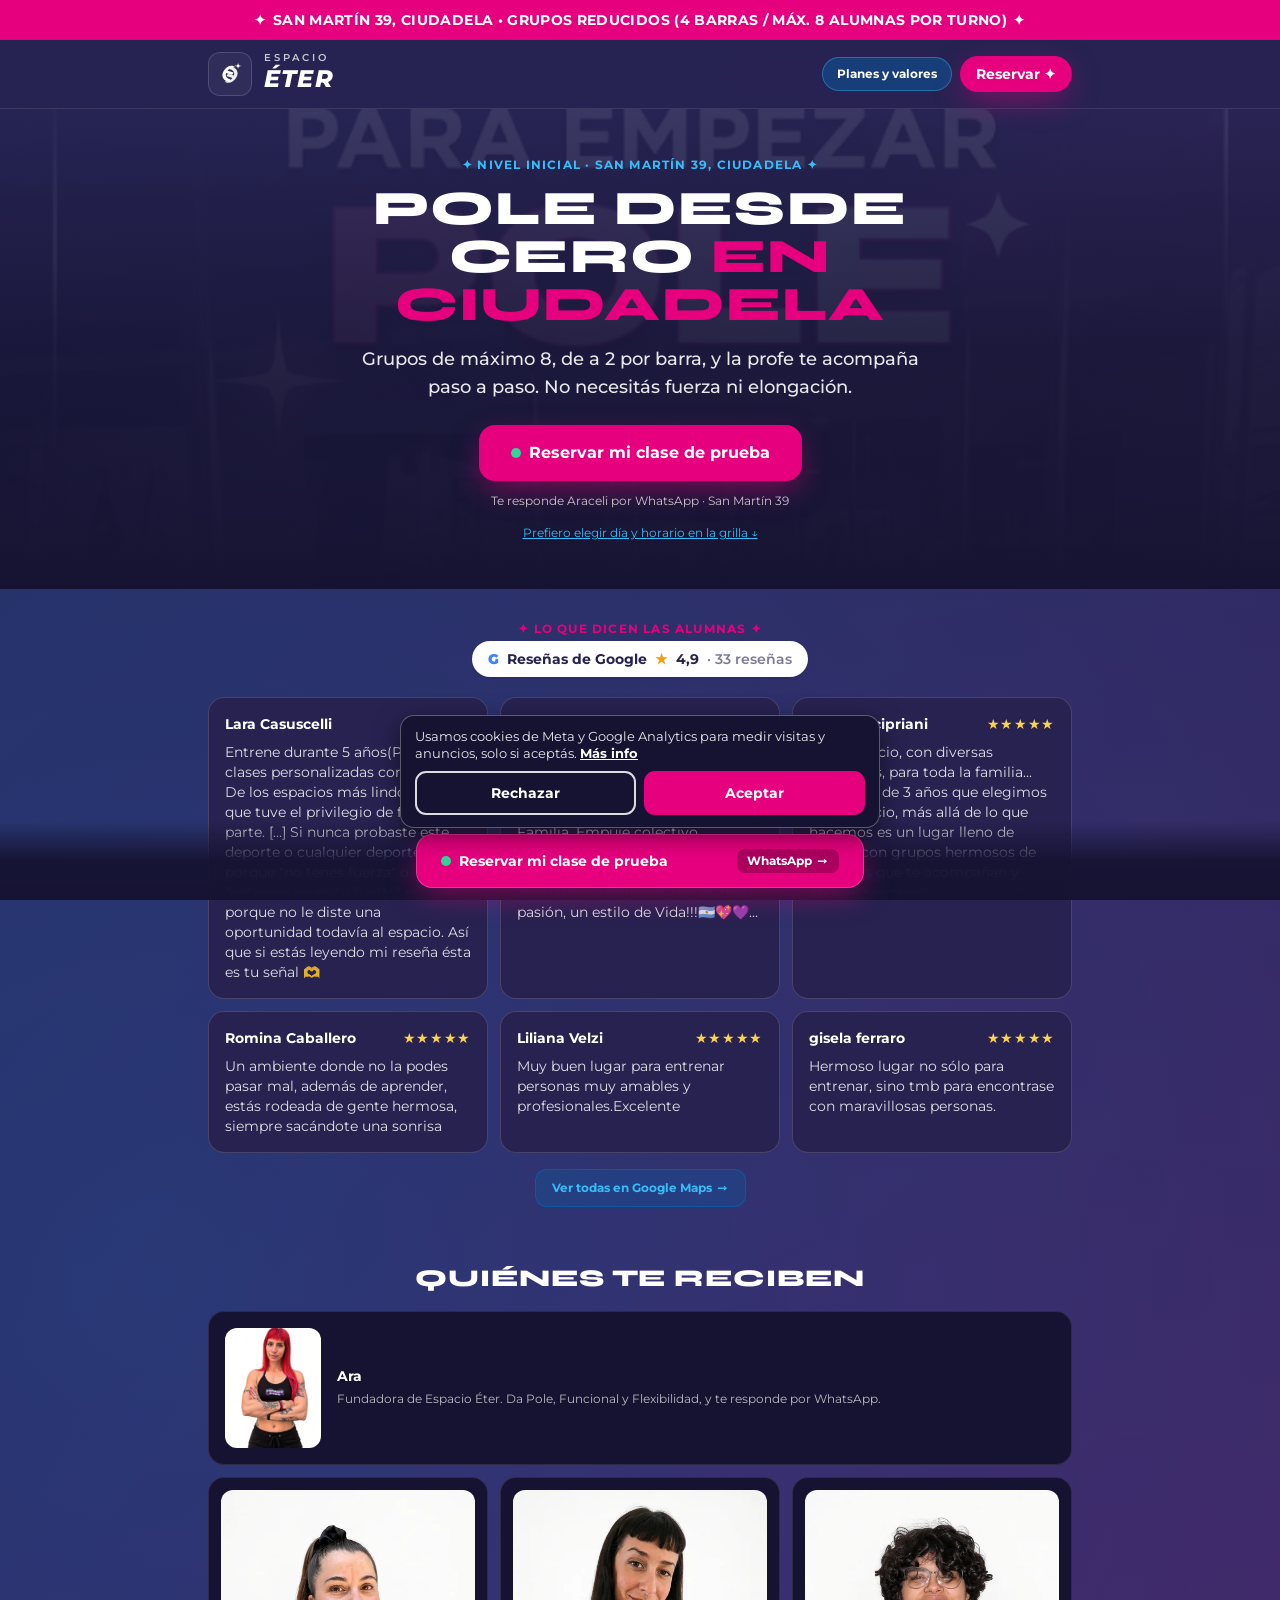
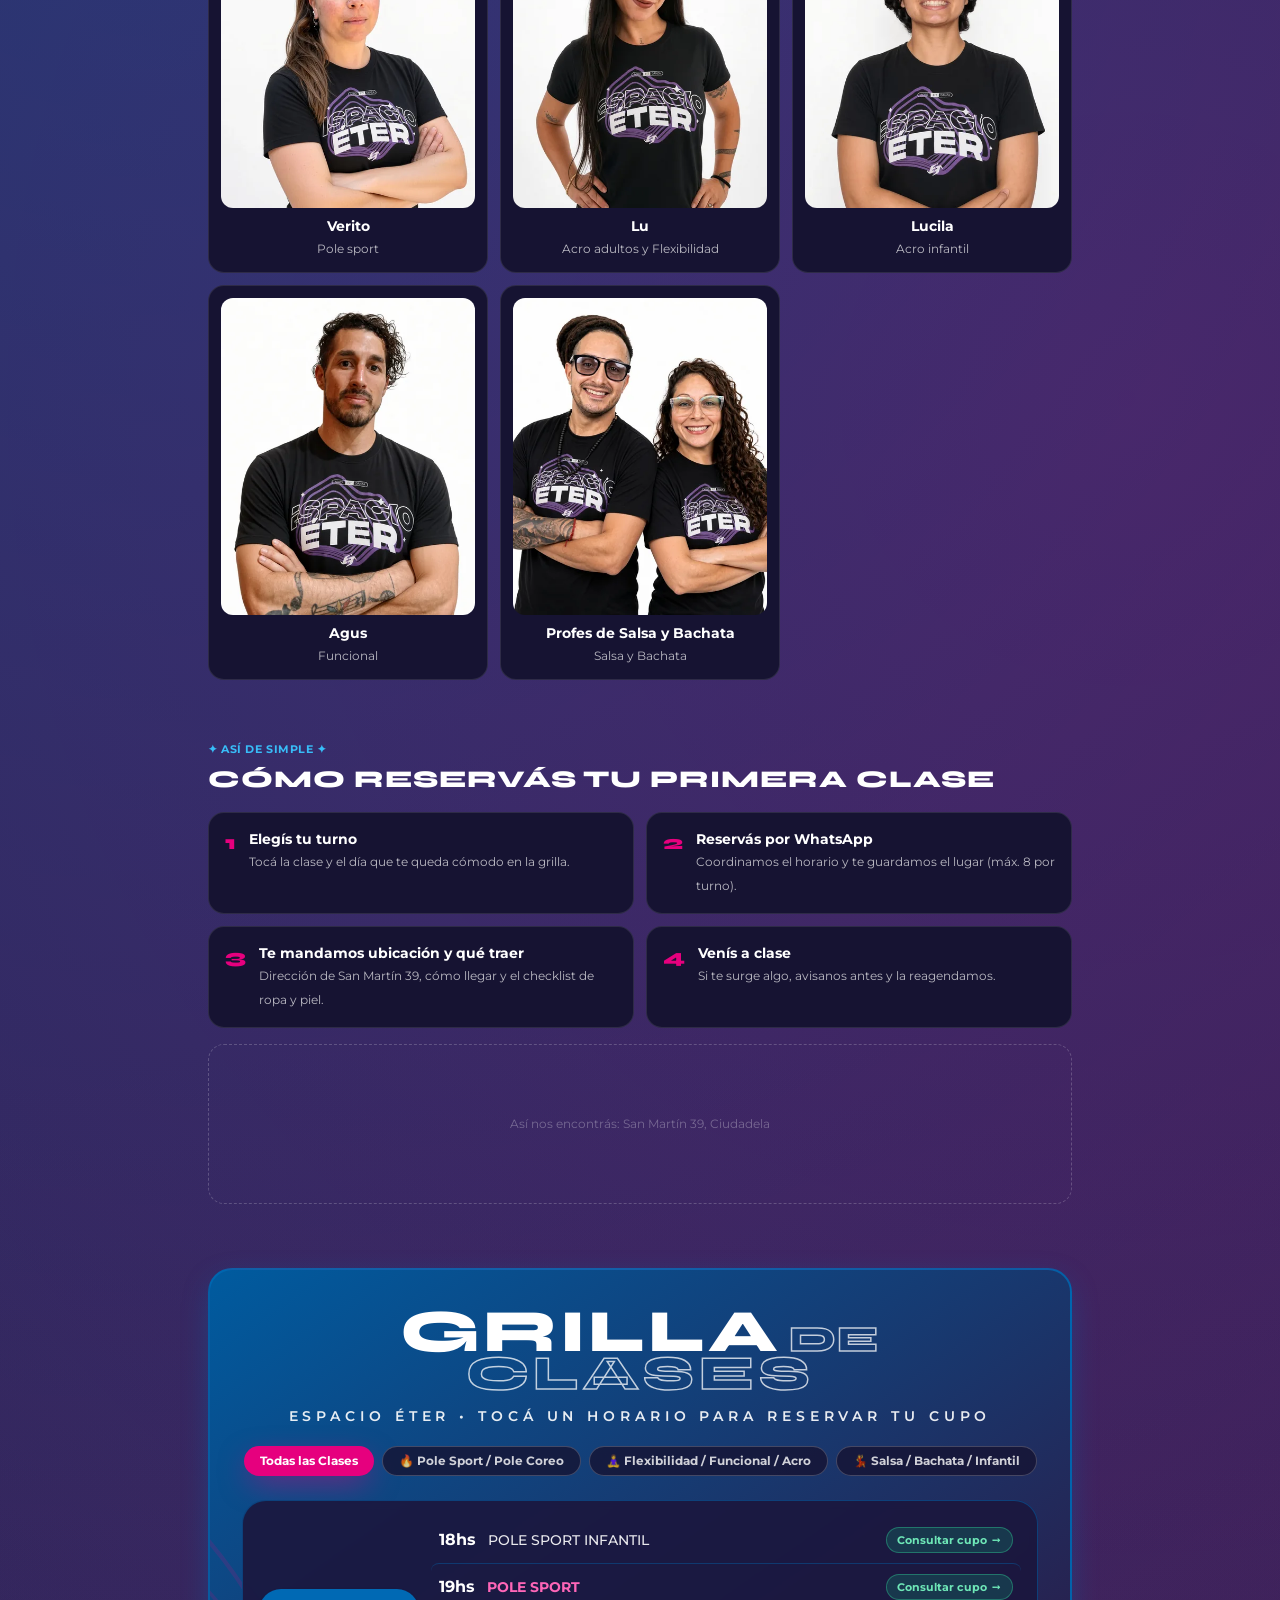
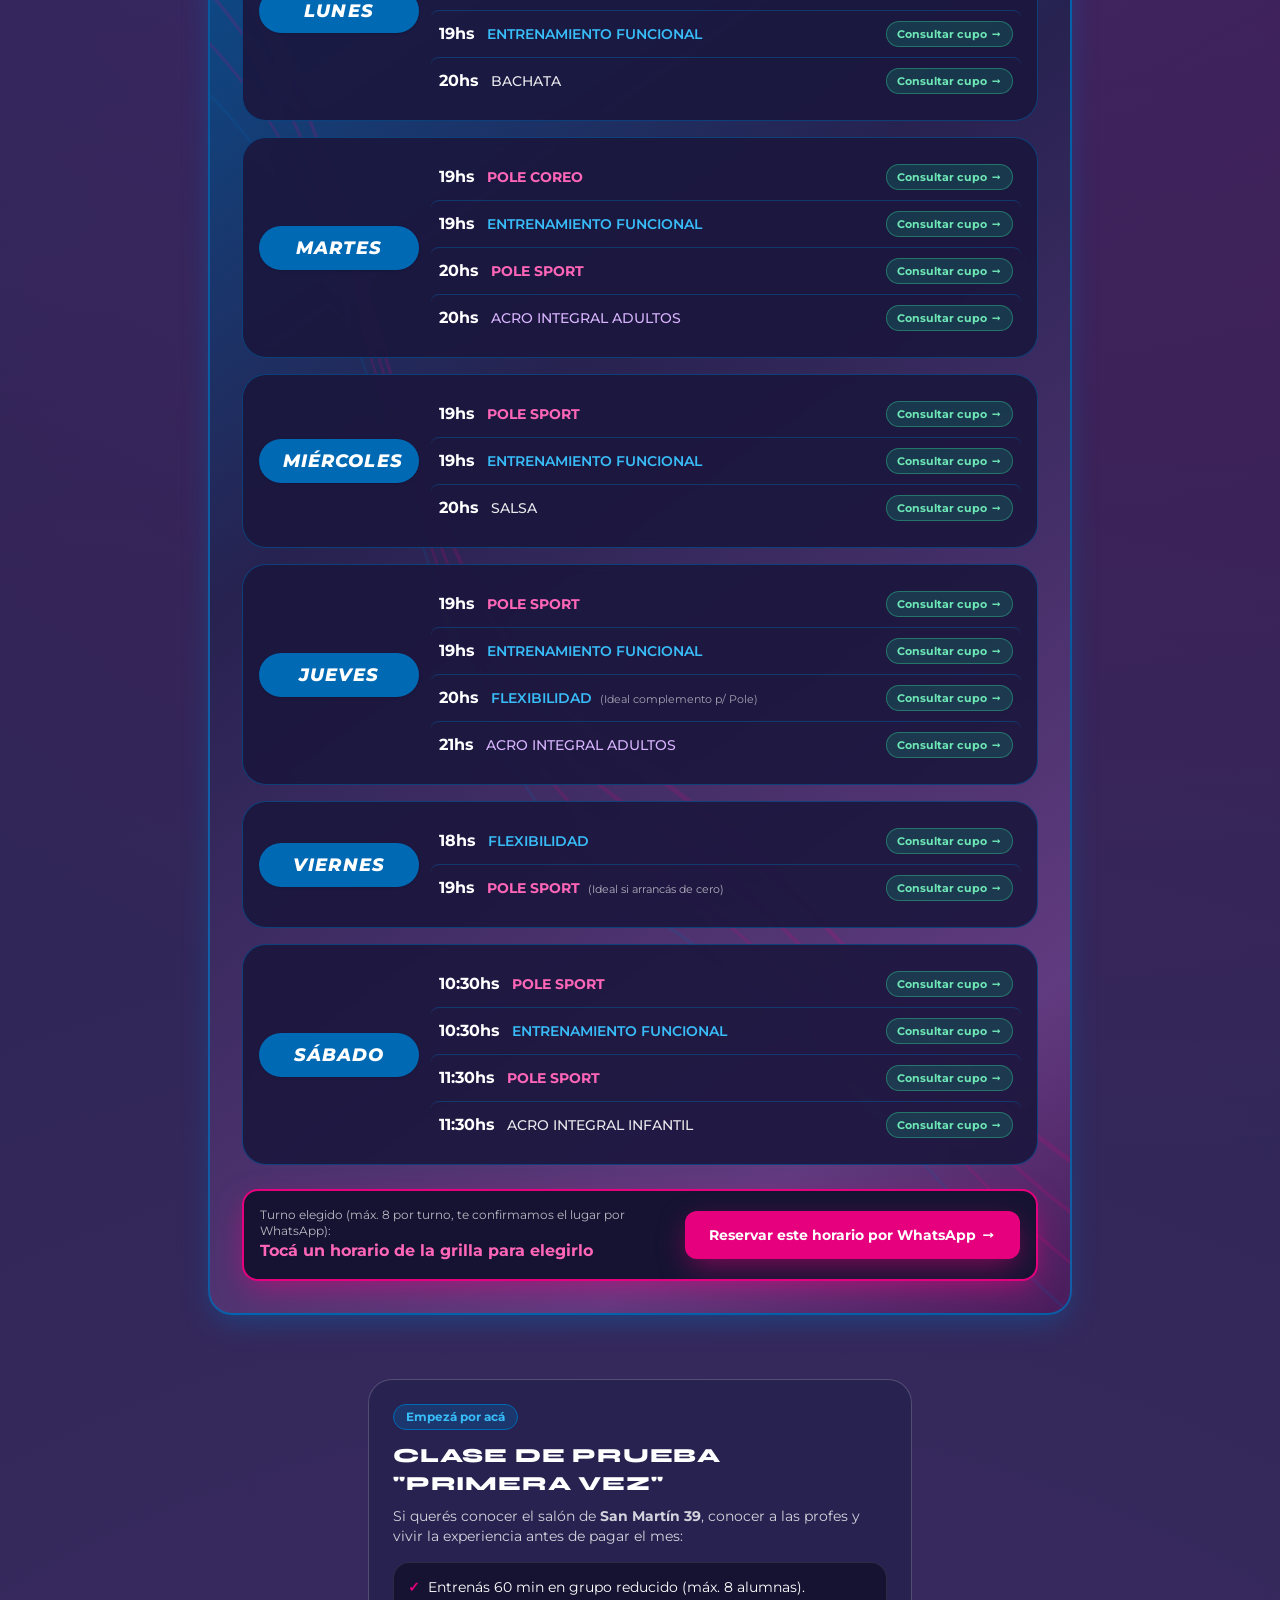
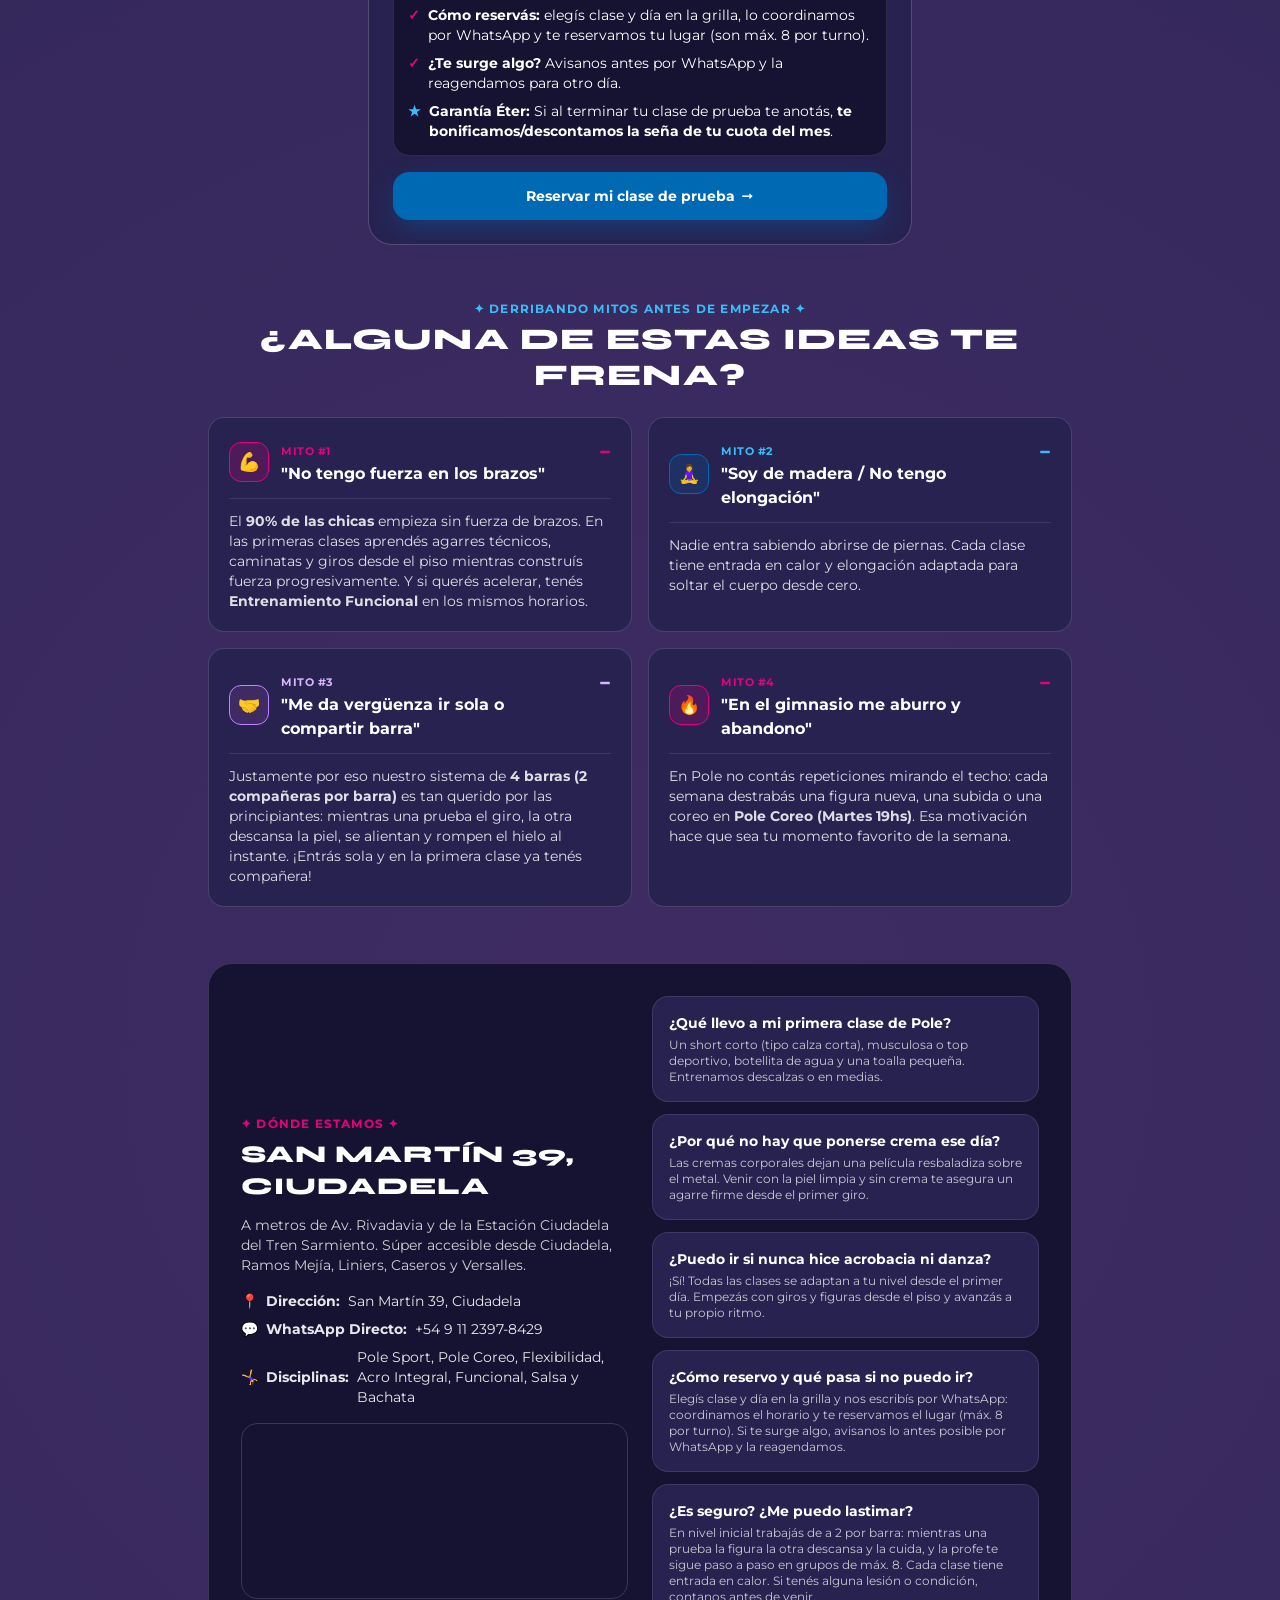
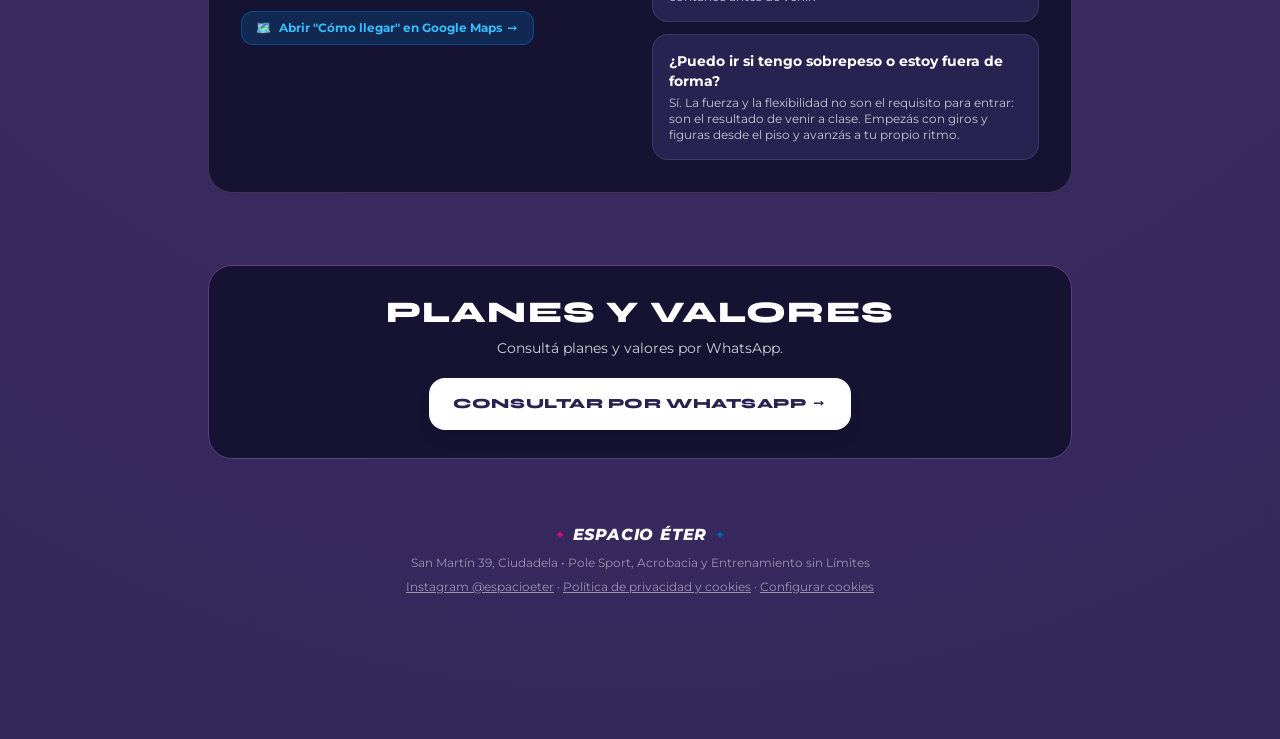
==== commit a9a3c030: "Sección Quiénes te reciben: fotos de Ara y las profes" ====
--- a/index.html
+++ b/index.html
@@ -9,7 +9,7 @@
   <meta name="theme-color" content="#272250" />
   <link rel="icon" type="image/svg+xml" href="data:image/svg+xml,%3Csvg xmlns='http://www.w3.org/2000/svg' viewBox='0 0 100 100'%3E%3Crect width='100' height='100' rx='22' fill='%23272250'/%3E%3Cpath fill='%23e6007e' d='M77 10 C77 20, 80 23, 90 23 C80 23, 77 26, 77 36 C77 26, 74 23, 64 23 C74 23, 77 20, 77 10 Z'/%3E%3Cpath fill='%23ffffff' d='M28 42 C38 22, 58 18, 68 28 C60 26, 48 30, 42 39 L62 45 L57 53 L37 47 C33 56, 39 66, 52 68 L47 77 C28 73, 19 58, 28 42 Z'/%3E%3Cpath fill='%23ffffff' opacity='0.92' d='M72 60 C62 80, 42 84, 32 74 C40 76, 52 72, 58 63 L38 57 L43 49 L63 55 C67 46, 61 36, 48 34 L53 25 C72 29, 81 44, 72 60 Z'/%3E%3C/svg%3E" />
   <title>Espacio Éter | Pole, Acro, Salsa y Bachata en Ciudadela</title>
-  <meta name="description" content="Clases de Pole Sport, Pole Coreo, Acro, Salsa, Bachata, Flexibilidad y Funcional en San Martín 39, Ciudadela. Grupos reducidos (máx. 8 por turno en Pole). Reservá tu clase de prueba por WhatsApp." />
+  <meta name="description" content="Clases de Pole Sport, Pole Coreo, Acro, Salsa, Bachata, Flexibilidad y Funcional en San Martín 39, Ciudadela. Grupos reducidos de máx. 8 alumnas. Reservá tu clase de prueba por WhatsApp." />
   <meta property="og:type" content="website" />
   <meta property="og:url" content="https://espacioeter.com.ar/" />
   <meta property="og:title" content="Espacio Éter | Empezá Pole desde Cero en Ciudadela ✨" />
@@ -19,7 +19,7 @@
   <link rel="preload" href="salon-eter-480.webp" as="image" type="image/webp" imagesrcset="salon-eter-480.webp 480w, salon-eter-764.webp 764w" imagesizes="(min-width: 768px) 764px, 100vw" fetchpriority="high" />
   <link rel="canonical" href="https://espacioeter.com.ar/" />
   <script type="application/ld+json">
-  {"@context":"https://schema.org","@type":["LocalBusiness","SportsActivityLocation"],"name":"Espacio Éter","url":"https://espacioeter.com.ar/","image":"https://espacioeter.com.ar/salon-eter.jpg","telephone":"+5491123978429","address":{"@type":"PostalAddress","streetAddress":"San Martín 39","addressLocality":"Ciudadela","addressRegion":"Provincia de Buenos Aires","addressCountry":"AR"},"description":"Clases de Pole Sport, Pole Coreo, Acro Integral, Flexibilidad, Entrenamiento Funcional, Salsa y Bachata en grupos reducidos (máx. 8 alumnas por turno en Pole)."}
+  {"@context":"https://schema.org","@type":["LocalBusiness","SportsActivityLocation"],"name":"Espacio Éter","url":"https://espacioeter.com.ar/","image":"https://espacioeter.com.ar/salon-eter.jpg","telephone":"+5491123978429","address":{"@type":"PostalAddress","streetAddress":"San Martín 39","addressLocality":"Ciudadela","addressRegion":"Provincia de Buenos Aires","addressCountry":"AR"},"description":"Clases de Pole Sport, Pole Coreo, Acro Integral, Flexibilidad, Entrenamiento Funcional, Salsa y Bachata en grupos reducidos (máx. 8 alumnas por turno)."}
   </script>
   <link rel="stylesheet" href="consent.css" />
   <script src="pixel.js"></script>
@@ -250,31 +250,43 @@
     </template>
   </section>
 
-  <!-- QUIÉNES TE RECIBEN (oculto hasta tener fotos y datos reales). Reactivar: ver README. -->
-  <template id="tpl-profes">
+  <!-- QUIÉNES TE RECIBEN -->
   <section id="profes" class="max-w-4xl mx-auto px-4 py-6">
     <h2 class="font-akira text-xl sm:text-2xl text-white text-center mb-4">QUIÉNES TE RECIBEN</h2>
-    <!-- Ara: img/ara/ara-480.webp + ara-960.webp (4:5) -->
     <div class="ara-card bg-[#161332] border border-white/10 rounded-2xl p-4 flex items-center gap-4 mb-3">
       <img src="img/ara/ara-480.webp" srcset="img/ara/ara-480.webp 480w, img/ara/ara-960.webp 960w" sizes="96px" width="480" height="600" loading="lazy" decoding="async" alt="Araceli, fundadora de Espacio Éter" class="w-24 aspect-[4/5] object-cover rounded-xl" />
-      <div><strong class="text-white text-sm block">Araceli</strong><span class="text-white/70 text-xs">Te responde por WhatsApp. (bio real)</span></div>
+      <div><strong class="text-white text-sm block">Ara</strong><span class="text-white/70 text-xs">Fundadora de Espacio Éter. Da Pole, Funcional y Flexibilidad, y te responde por WhatsApp.</span></div>
     </div>
     <div class="grid grid-cols-2 sm:grid-cols-3 gap-3">
-      <!-- una .profe-card por profe (N); foto img/profes/nombre-480.webp / -960.webp (4:5) -->
       <figure class="profe-card bg-[#161332] border border-white/10 rounded-2xl p-3 text-center">
-        <img src="img/profes/nombre-480.webp" srcset="img/profes/nombre-480.webp 480w, img/profes/nombre-960.webp 960w" sizes="(min-width:640px) 280px, 45vw" width="480" height="600" loading="lazy" decoding="async" alt="Nombre, profe de Disciplina" class="w-full aspect-[4/5] object-cover rounded-xl mb-2" />
-        <figcaption><strong class="text-white text-sm block">Nombre</strong><span class="text-white/70 text-xs">Disciplina</span></figcaption>
+        <img src="img/profes/verito-480.webp" srcset="img/profes/verito-480.webp 480w, img/profes/verito-960.webp 960w" sizes="(min-width:640px) 280px, 45vw" width="480" height="600" loading="lazy" decoding="async" alt="Verito, profe de Pole sport" class="w-full aspect-[4/5] object-cover rounded-xl mb-2" />
+        <figcaption><strong class="text-white text-sm block">Verito</strong><span class="text-white/70 text-xs">Pole sport</span></figcaption>
       </figure>
-    </div>
-  </section>
-  </template>
+      <figure class="profe-card bg-[#161332] border border-white/10 rounded-2xl p-3 text-center">
+        <img src="img/profes/lu-480.webp" srcset="img/profes/lu-480.webp 480w, img/profes/lu-960.webp 960w" sizes="(min-width:640px) 280px, 45vw" width="480" height="600" loading="lazy" decoding="async" alt="Lu, profe de Acro adultos y Flexibilidad" class="w-full aspect-[4/5] object-cover rounded-xl mb-2" />
+        <figcaption><strong class="text-white text-sm block">Lu</strong><span class="text-white/70 text-xs">Acro adultos y Flexibilidad</span></figcaption>
+      </figure>
+      <figure class="profe-card bg-[#161332] border border-white/10 rounded-2xl p-3 text-center">
+        <img src="img/profes/lucila-480.webp" srcset="img/profes/lucila-480.webp 480w, img/profes/lucila-960.webp 960w" sizes="(min-width:640px) 280px, 45vw" width="480" height="600" loading="lazy" decoding="async" alt="Lucila, profe de Acro infantil" class="w-full aspect-[4/5] object-cover rounded-xl mb-2" />
+        <figcaption><strong class="text-white text-sm block">Lucila</strong><span class="text-white/70 text-xs">Acro infantil</span></figcaption>
+      </figure>
+      <figure class="profe-card bg-[#161332] border border-white/10 rounded-2xl p-3 text-center">
+        <img src="img/profes/agus-480.webp" srcset="img/profes/agus-480.webp 480w, img/profes/agus-960.webp 960w" sizes="(min-width:640px) 280px, 45vw" width="480" height="600" loading="lazy" decoding="async" alt="Agus, profe de Funcional" class="w-full aspect-[4/5] object-cover rounded-xl mb-2" />
+        <figcaption><strong class="text-white text-sm block">Agus</strong><span class="text-white/70 text-xs">Funcional</span></figcaption>
+      </figure>
+      <figure class="profe-card bg-[#161332] border border-white/10 rounded-2xl p-3 text-center">
+        <img src="img/profes/salsa-bachata-480.webp" srcset="img/profes/salsa-bachata-480.webp 480w, img/profes/salsa-bachata-960.webp 960w" sizes="(min-width:640px) 280px, 45vw" width="480" height="600" loading="lazy" decoding="async" alt="Profes de Salsa y Bachata de Espacio Éter" class="w-full aspect-[4/5] object-cover rounded-xl mb-2" />
+        <figcaption><strong class="text-white text-sm block">Profes de Salsa y Bachata</strong><span class="text-white/70 text-xs">Salsa y Bachata</span></figcaption>
+      </figure>
+    </div>
+  </section>
 
   <section id="como-reservar" class="max-w-4xl mx-auto px-4 py-8 scroll-mt-14">
     <span class="text-[11px] font-bold uppercase tracking-wider text-[#38bdf8]">✦ ASÍ DE SIMPLE ✦</span>
     <h2 class="font-akira text-xl sm:text-2xl text-white mt-1 mb-4">CÓMO RESERVÁS TU PRIMERA CLASE</h2>
     <div class="grid sm:grid-cols-2 gap-3">
       <div class="bg-[#161332] p-4 rounded-2xl border border-white/10 flex gap-3 items-start"><span class="font-akira text-[#e6007e] text-xl">1</span><div><strong class="text-white text-sm block">Elegís tu turno</strong><span class="text-white/70 text-xs">Tocá la clase y el día que te queda cómodo en la grilla.</span></div></div>
-      <div class="bg-[#161332] p-4 rounded-2xl border border-white/10 flex gap-3 items-start"><span class="font-akira text-[#e6007e] text-xl">2</span><div><strong class="text-white text-sm block">Reservás por WhatsApp</strong><span class="text-white/70 text-xs">Coordinamos el horario y te guardamos el lugar (en Pole, máx. 8 por turno).</span></div></div>
+      <div class="bg-[#161332] p-4 rounded-2xl border border-white/10 flex gap-3 items-start"><span class="font-akira text-[#e6007e] text-xl">2</span><div><strong class="text-white text-sm block">Reservás por WhatsApp</strong><span class="text-white/70 text-xs">Coordinamos el horario y te guardamos el lugar (máx. 8 por turno).</span></div></div>
       <div class="bg-[#161332] p-4 rounded-2xl border border-white/10 flex gap-3 items-start"><span class="font-akira text-[#e6007e] text-xl">3</span><div><strong class="text-white text-sm block">Te mandamos ubicación y qué traer</strong><span class="text-white/70 text-xs">Dirección de San Martín 39, cómo llegar y el checklist de ropa y piel.</span></div></div>
       <div class="bg-[#161332] p-4 rounded-2xl border border-white/10 flex gap-3 items-start"><span class="font-akira text-[#e6007e] text-xl">4</span><div><strong class="text-white text-sm block">Venís a clase</strong><span class="text-white/70 text-xs">Si te surge algo, avisanos antes y la reagendamos.</span></div></div>
     </div>
@@ -328,6 +340,13 @@
             LUNES
           </div>
           <div class="flex-1 divide-y divide-[#0069b4]/40 text-xs sm:text-sm">
+            <button type="button" data-select-class="Lunes 18:00 hs — Pole Sport Infantil" data-cat="baile pole" class="class-row w-full py-2.5 px-2 flex items-center justify-between hover:bg-white/5 rounded-lg transition text-left">
+              <div>
+                <strong class="text-white font-bold text-sm sm:text-base mr-2">18hs</strong>
+                <span class="uppercase font-medium text-white/90">POLE SPORT INFANTIL</span>
+              </div>
+              <span class="text-[11px] font-bold bg-emerald-500/20 text-emerald-300 border border-emerald-400/40 px-2.5 py-0.5 rounded-full shrink-0">Consultar cupo →</span>
+            </button>
 
             <button type="button" data-select-class="Lunes 19:00 hs — Pole Sport" data-cat="pole" class="class-row w-full py-2.5 px-2 flex items-center justify-between hover:bg-white/5 rounded-lg transition text-left">
               <div>
@@ -392,14 +411,6 @@
               </div>
               <span class="text-[11px] font-bold bg-emerald-500/20 text-emerald-300 border border-emerald-400/40 px-2.5 py-0.5 rounded-full shrink-0">Consultar cupo →</span>
             </button>
-
-            <button type="button" data-select-class="Martes 21:00 hs — Pole Masculino" data-cat="pole" class="class-row w-full py-2.5 px-2 flex items-center justify-between hover:bg-white/5 rounded-lg transition text-left">
-              <div>
-                <strong class="text-white font-bold text-sm sm:text-base mr-2">21hs</strong>
-                <span class="uppercase font-bold text-[#ff66b8]">POLE MASCULINO</span>
-              </div>
-              <span class="text-[11px] font-bold bg-emerald-500/20 text-emerald-300 border border-emerald-400/40 px-2.5 py-0.5 rounded-full shrink-0">Consultar cupo →</span>
-            </button>
           </div>
         </div>
 
@@ -417,6 +428,14 @@
               <span class="text-[11px] font-bold bg-emerald-500/20 text-emerald-300 border border-emerald-400/40 px-2.5 py-0.5 rounded-full shrink-0">Consultar cupo →</span>
             </button>
 
+            <button type="button" data-select-class="Miércoles 19:00 hs — Entrenamiento Funcional" data-cat="complemento" class="class-row w-full py-2.5 px-2 flex items-center justify-between hover:bg-white/5 rounded-lg transition text-left">
+              <div>
+                <strong class="text-white font-bold text-sm sm:text-base mr-2">19hs</strong>
+                <span class="uppercase font-semibold text-[#38bdf8]">ENTRENAMIENTO FUNCIONAL</span>
+              </div>
+              <span class="text-[11px] font-bold bg-emerald-500/20 text-emerald-300 border border-emerald-400/40 px-2.5 py-0.5 rounded-full shrink-0">Consultar cupo →</span>
+            </button>
+
             <button type="button" data-select-class="Miércoles 20:00 hs — Salsa" data-cat="baile" class="class-row w-full py-2.5 px-2 flex items-center justify-between hover:bg-white/5 rounded-lg transition text-left">
               <div>
                 <strong class="text-white font-bold text-sm sm:text-base mr-2">20hs</strong>
@@ -536,7 +555,7 @@
 
       <div class="relative z-10 mt-6 bg-[#161332] border-2 border-[#e6007e] rounded-2xl p-4 flex flex-col sm:flex-row items-center justify-between gap-4 shadow-rosa">
         <div class="text-center sm:text-left">
-          <span class="text-xs text-white/70 block">Turno elegido (en Pole, máx. 8 por turno; te confirmamos el lugar por WhatsApp):</span>
+          <span class="text-xs text-white/70 block">Turno elegido (máx. 8 por turno, te confirmamos el lugar por WhatsApp):</span>
           <strong id="selectedScheduleLabel" class="text-sm sm:text-base text-[#ff66b8]">Tocá un horario de la grilla para elegirlo</strong>
         </div>
         <a id="scheduleWaBtn" data-wa-origen="grilla" href="https://wa.me/5491123978429?text=Hola%20Araceli%21%20Vi%20la%20web%20y%20quiero%20reservar%20una%20clase%20de%20prueba.%20%C2%BFQu%C3%A9%20d%C3%ADas%20tienen%20lugar%3F%20%5Bweb-meta%5D" target="_blank" rel="noopener noreferrer" class="w-full sm:w-auto bg-[#e6007e] hover:bg-[#ff1a94] text-white font-bold text-sm px-6 py-3.5 rounded-xl shadow-rosa transition text-center shrink-0">
@@ -568,7 +587,7 @@
               </div>
               <div class="flex items-start gap-2">
                 <span class="text-[#e6007e] font-bold">✓</span>
-                <span><strong class="text-white">Cómo reservás:</strong> elegís clase y día en la grilla, lo coordinamos por WhatsApp y te reservamos tu lugar (en Pole son máx. 8 por turno).</span>
+                <span><strong class="text-white">Cómo reservás:</strong> elegís clase y día en la grilla, lo coordinamos por WhatsApp y te reservamos tu lugar (son máx. 8 por turno).</span>
               </div>
               <div class="flex items-start gap-2">
                 <span class="text-[#e6007e] font-bold">✓</span>
@@ -714,7 +733,7 @@
           </div>
           <div class="bg-[#272250] p-4 rounded-2xl border border-white/10">
             <h4 class="font-bold text-sm text-white mb-1">¿Cómo reservo y qué pasa si no puedo ir?</h4>
-            <p class="text-xs text-white/75">Elegís clase y día en la grilla y nos escribís por WhatsApp: coordinamos el horario y te reservamos el lugar (en Pole, máx. 8 por turno). Si te surge algo, avisanos lo antes posible por WhatsApp y la reagendamos.</p>
+            <p class="text-xs text-white/75">Elegís clase y día en la grilla y nos escribís por WhatsApp: coordinamos el horario y te reservamos el lugar (máx. 8 por turno). Si te surge algo, avisanos lo antes posible por WhatsApp y la reagendamos.</p>
           </div>
           <div class="bg-[#272250] p-4 rounded-2xl border border-white/10">
             <h4 class="font-bold text-sm text-white mb-1">¿Es seguro? ¿Me puedo lastimar?</h4>
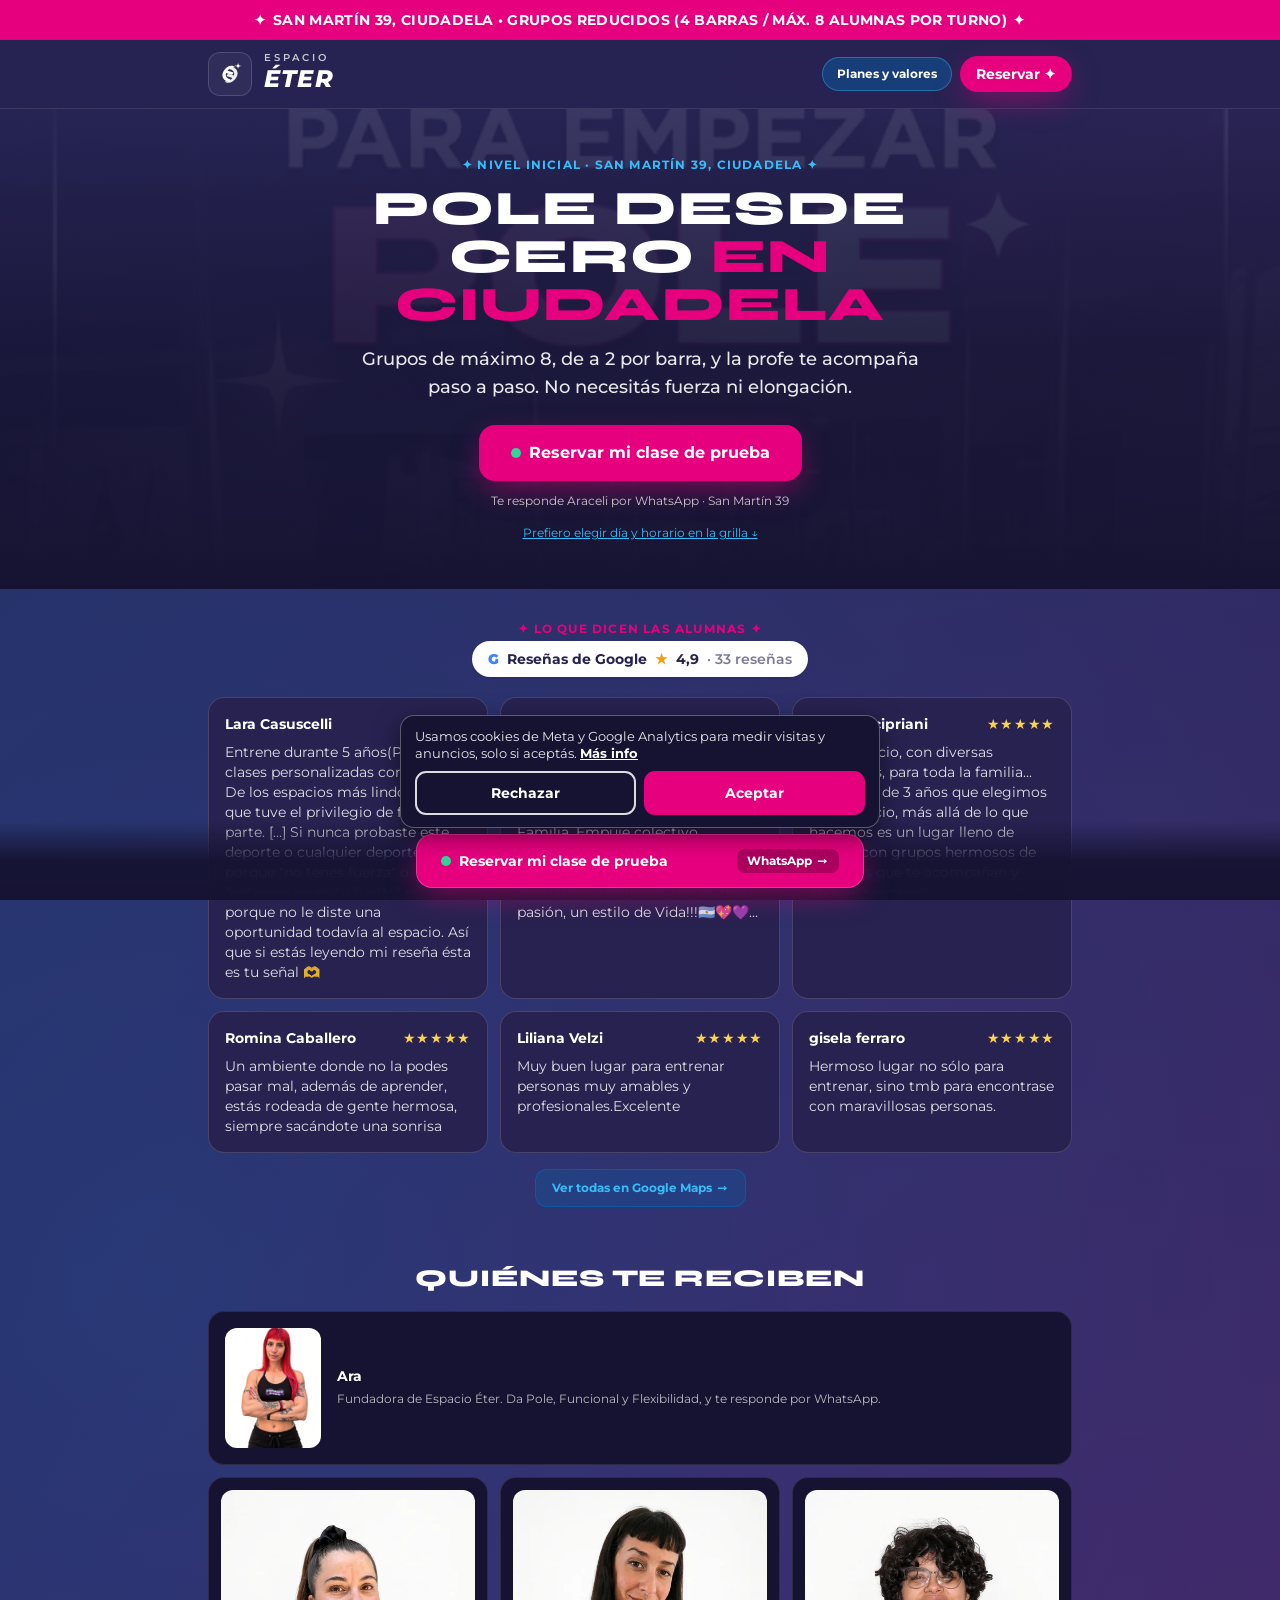
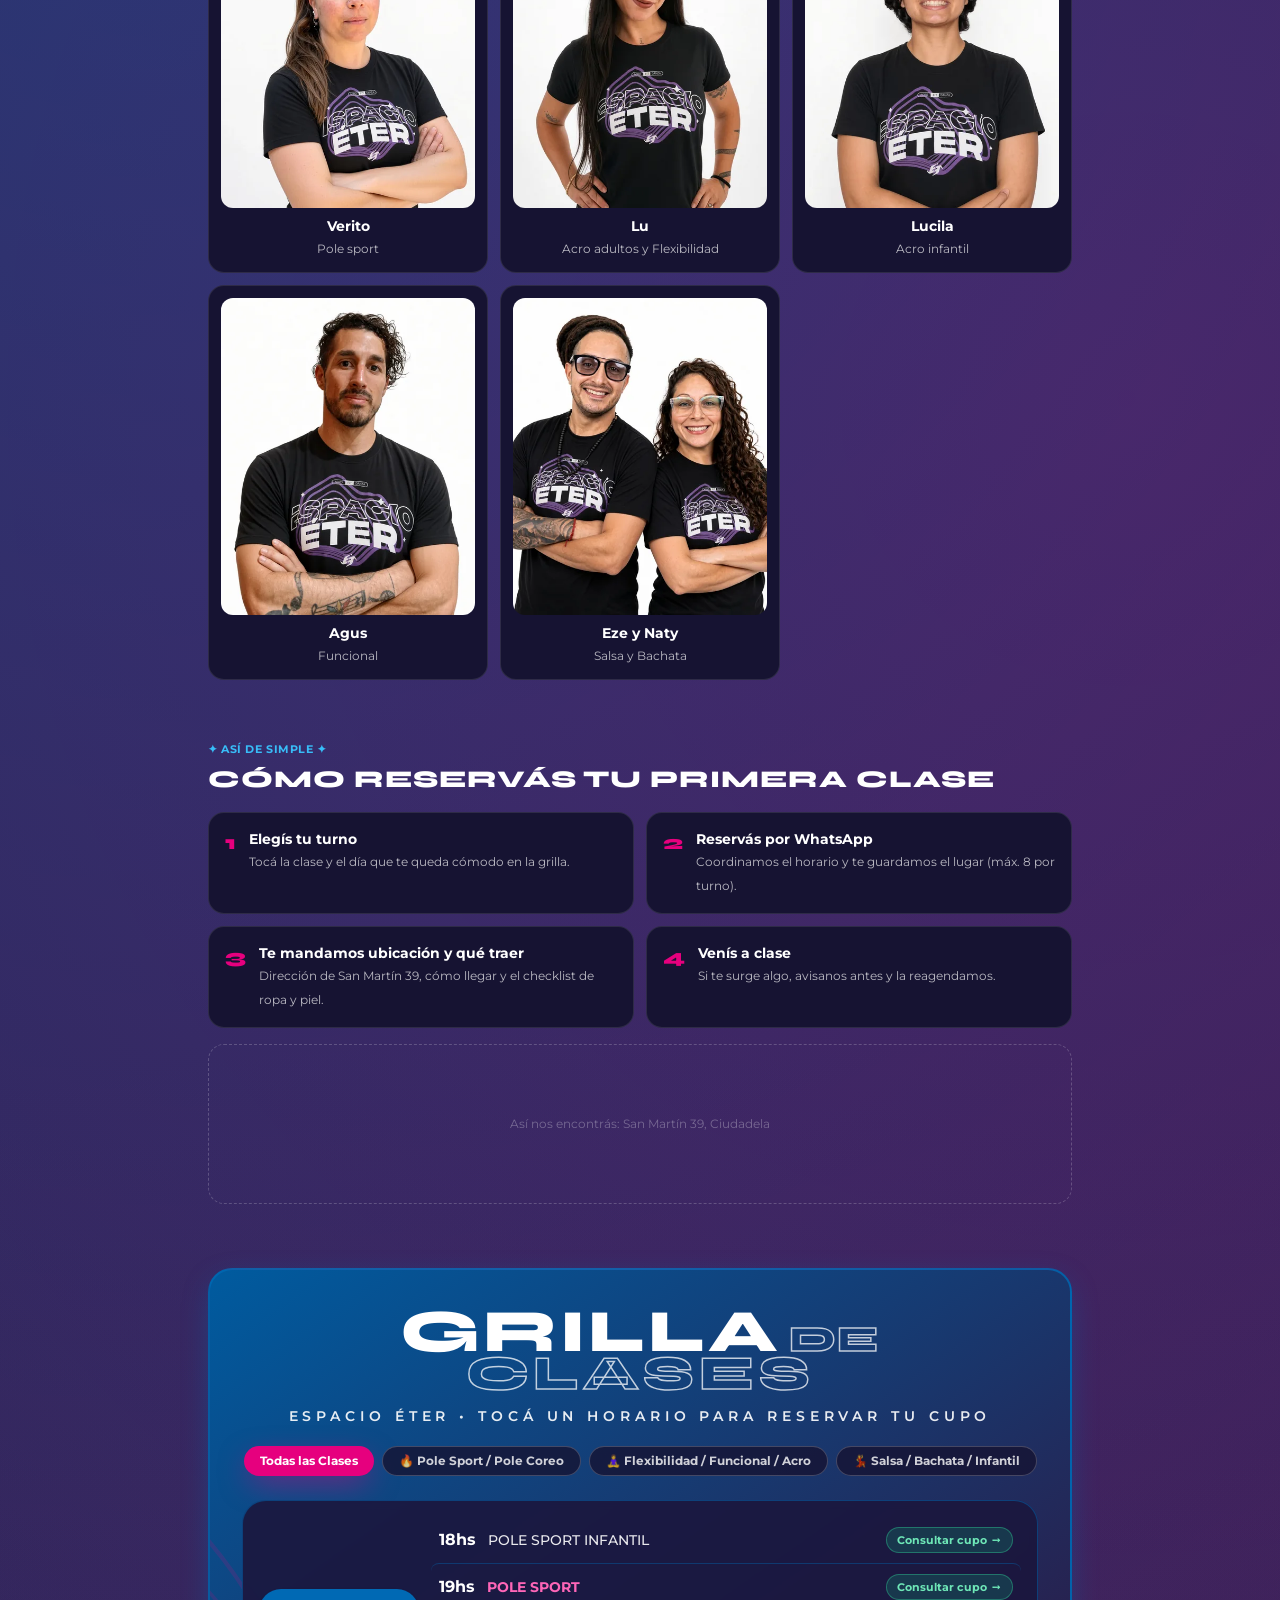
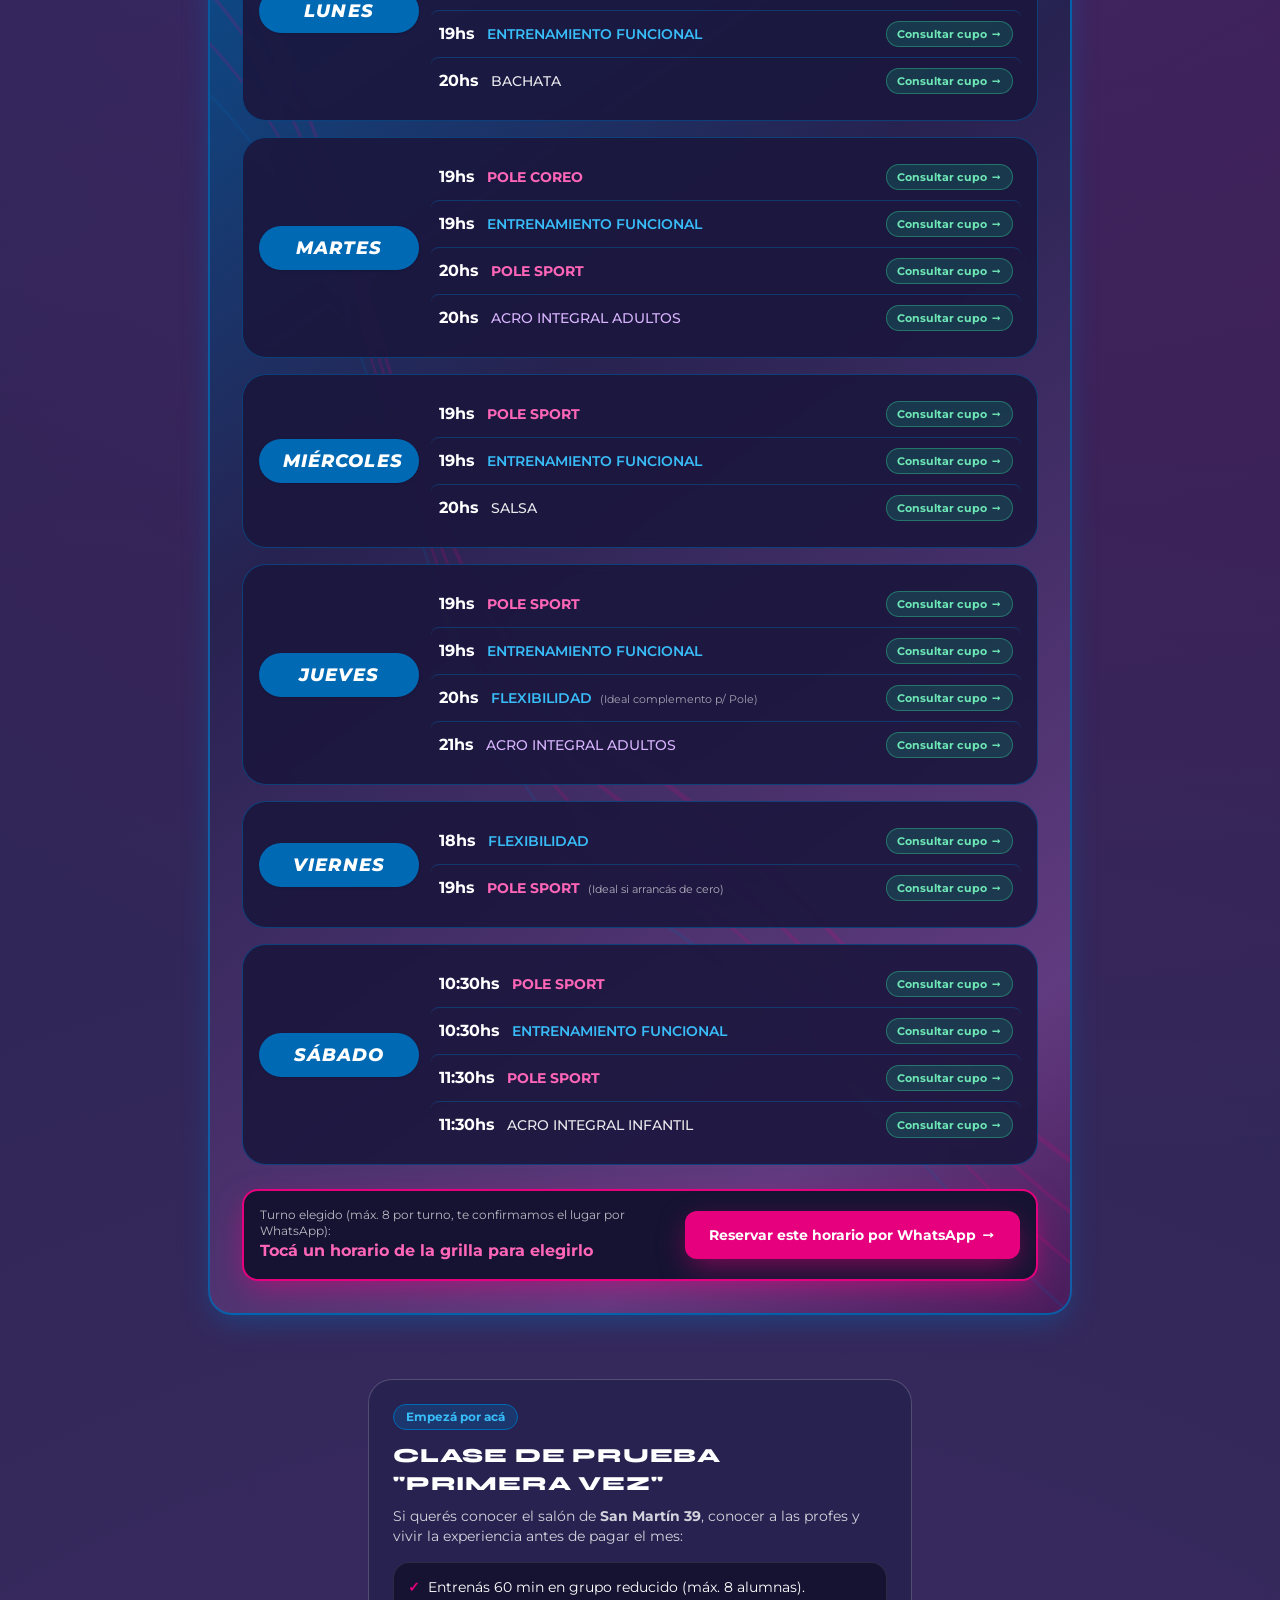
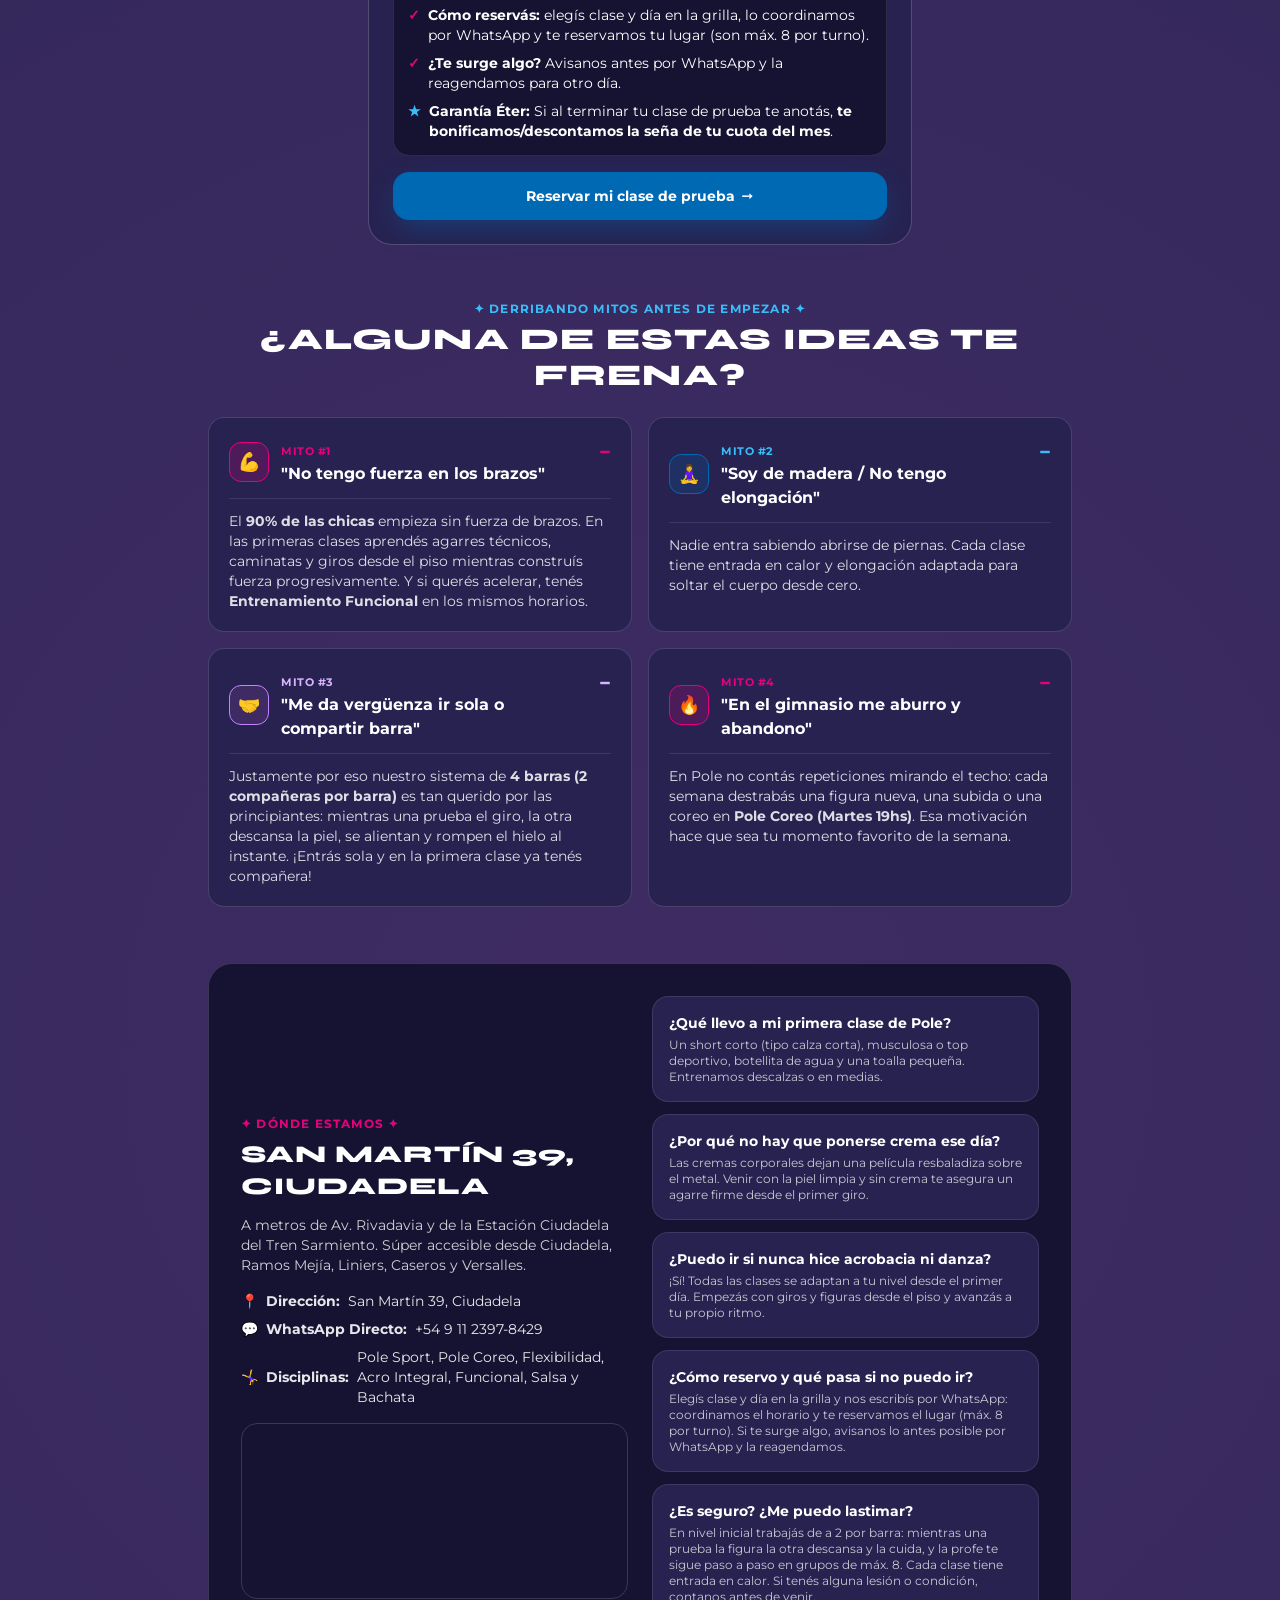
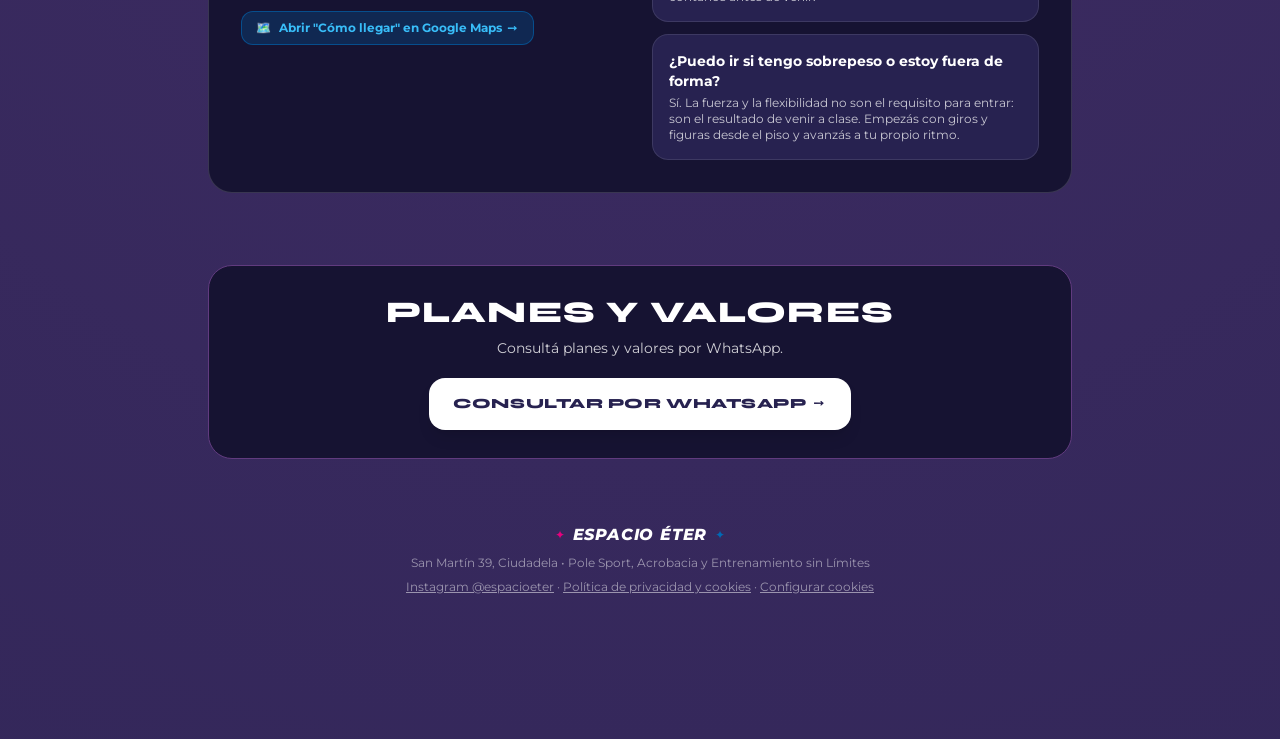
==== commit 5548d527: "Profes de Salsa y Bachata: Eze y Naty" ====
--- a/index.html
+++ b/index.html
@@ -275,8 +275,8 @@
         <figcaption><strong class="text-white text-sm block">Agus</strong><span class="text-white/70 text-xs">Funcional</span></figcaption>
       </figure>
       <figure class="profe-card bg-[#161332] border border-white/10 rounded-2xl p-3 text-center">
-        <img src="img/profes/salsa-bachata-480.webp" srcset="img/profes/salsa-bachata-480.webp 480w, img/profes/salsa-bachata-960.webp 960w" sizes="(min-width:640px) 280px, 45vw" width="480" height="600" loading="lazy" decoding="async" alt="Profes de Salsa y Bachata de Espacio Éter" class="w-full aspect-[4/5] object-cover rounded-xl mb-2" />
-        <figcaption><strong class="text-white text-sm block">Profes de Salsa y Bachata</strong><span class="text-white/70 text-xs">Salsa y Bachata</span></figcaption>
+        <img src="img/profes/salsa-bachata-480.webp" srcset="img/profes/salsa-bachata-480.webp 480w, img/profes/salsa-bachata-960.webp 960w" sizes="(min-width:640px) 280px, 45vw" width="480" height="600" loading="lazy" decoding="async" alt="Eze y Naty, profes de Salsa y Bachata" class="w-full aspect-[4/5] object-cover rounded-xl mb-2" />
+        <figcaption><strong class="text-white text-sm block">Eze y Naty</strong><span class="text-white/70 text-xs">Salsa y Bachata</span></figcaption>
       </figure>
     </div>
   </section>
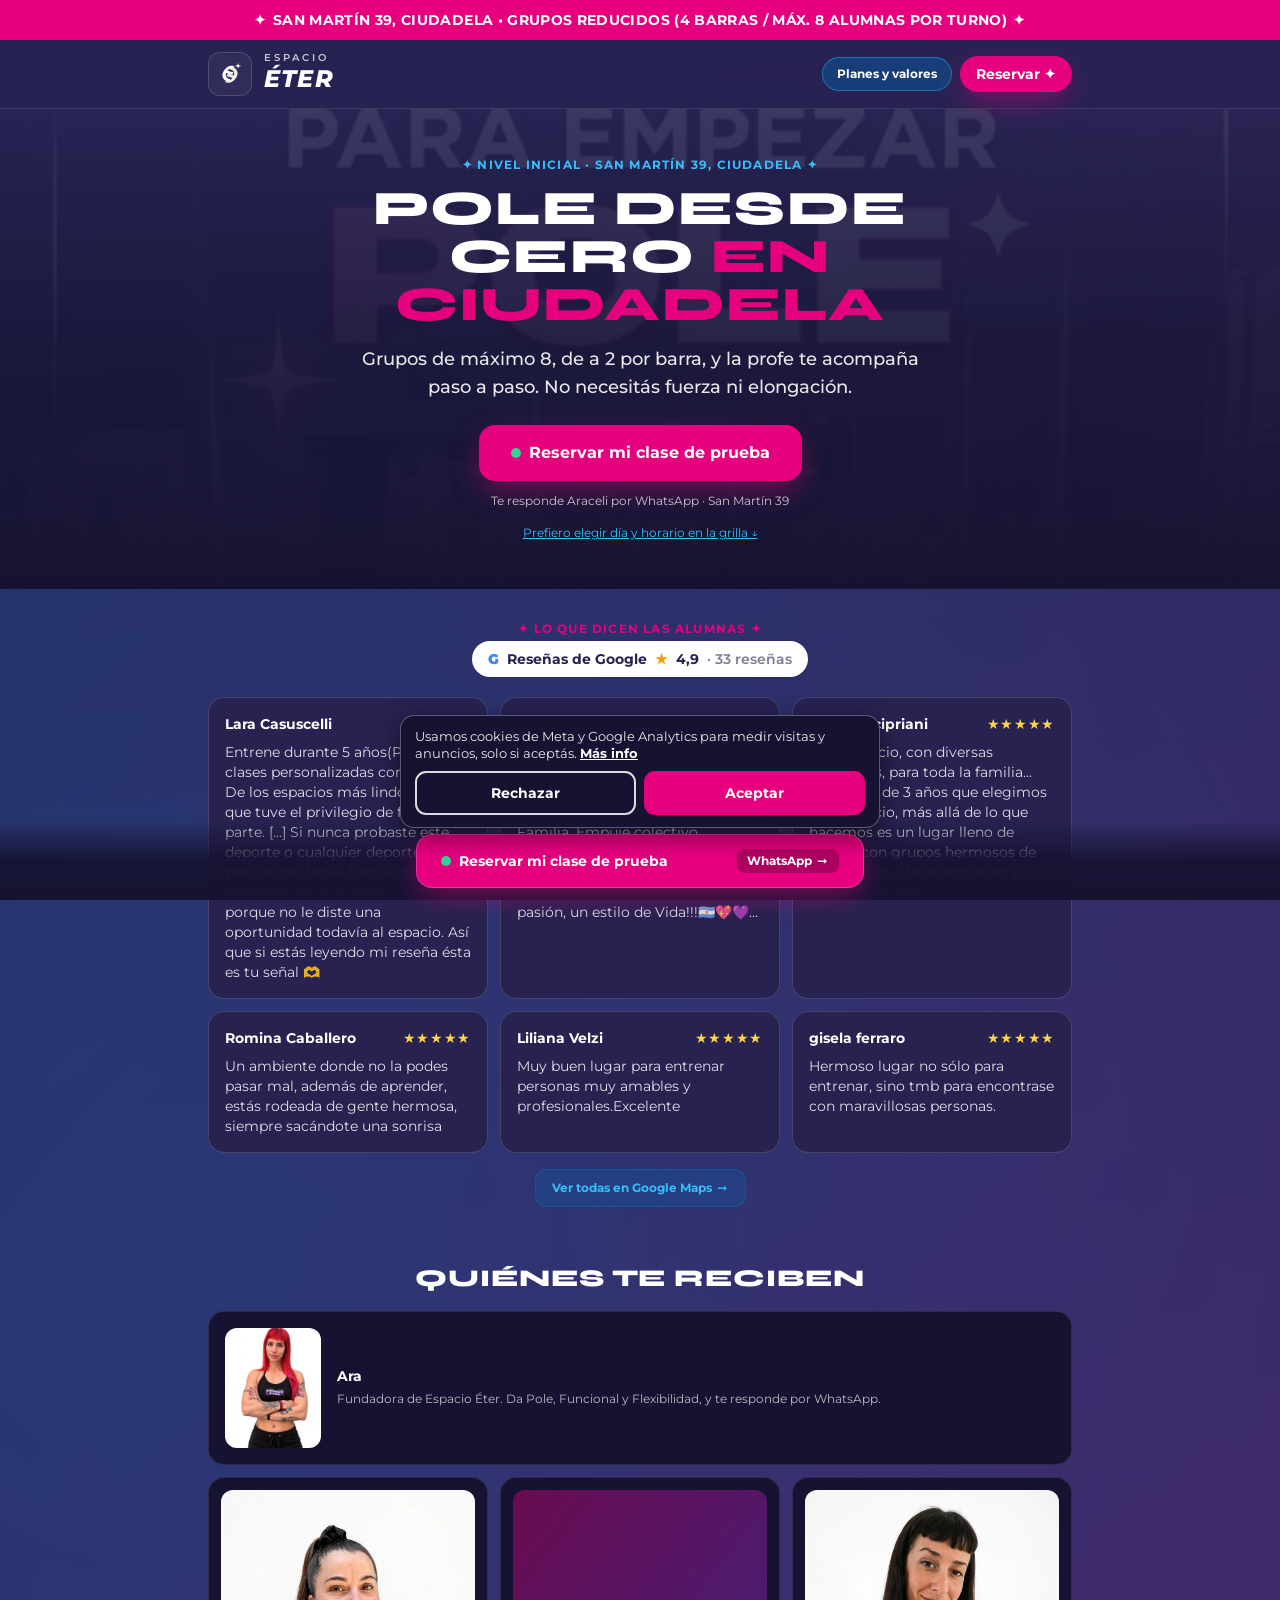
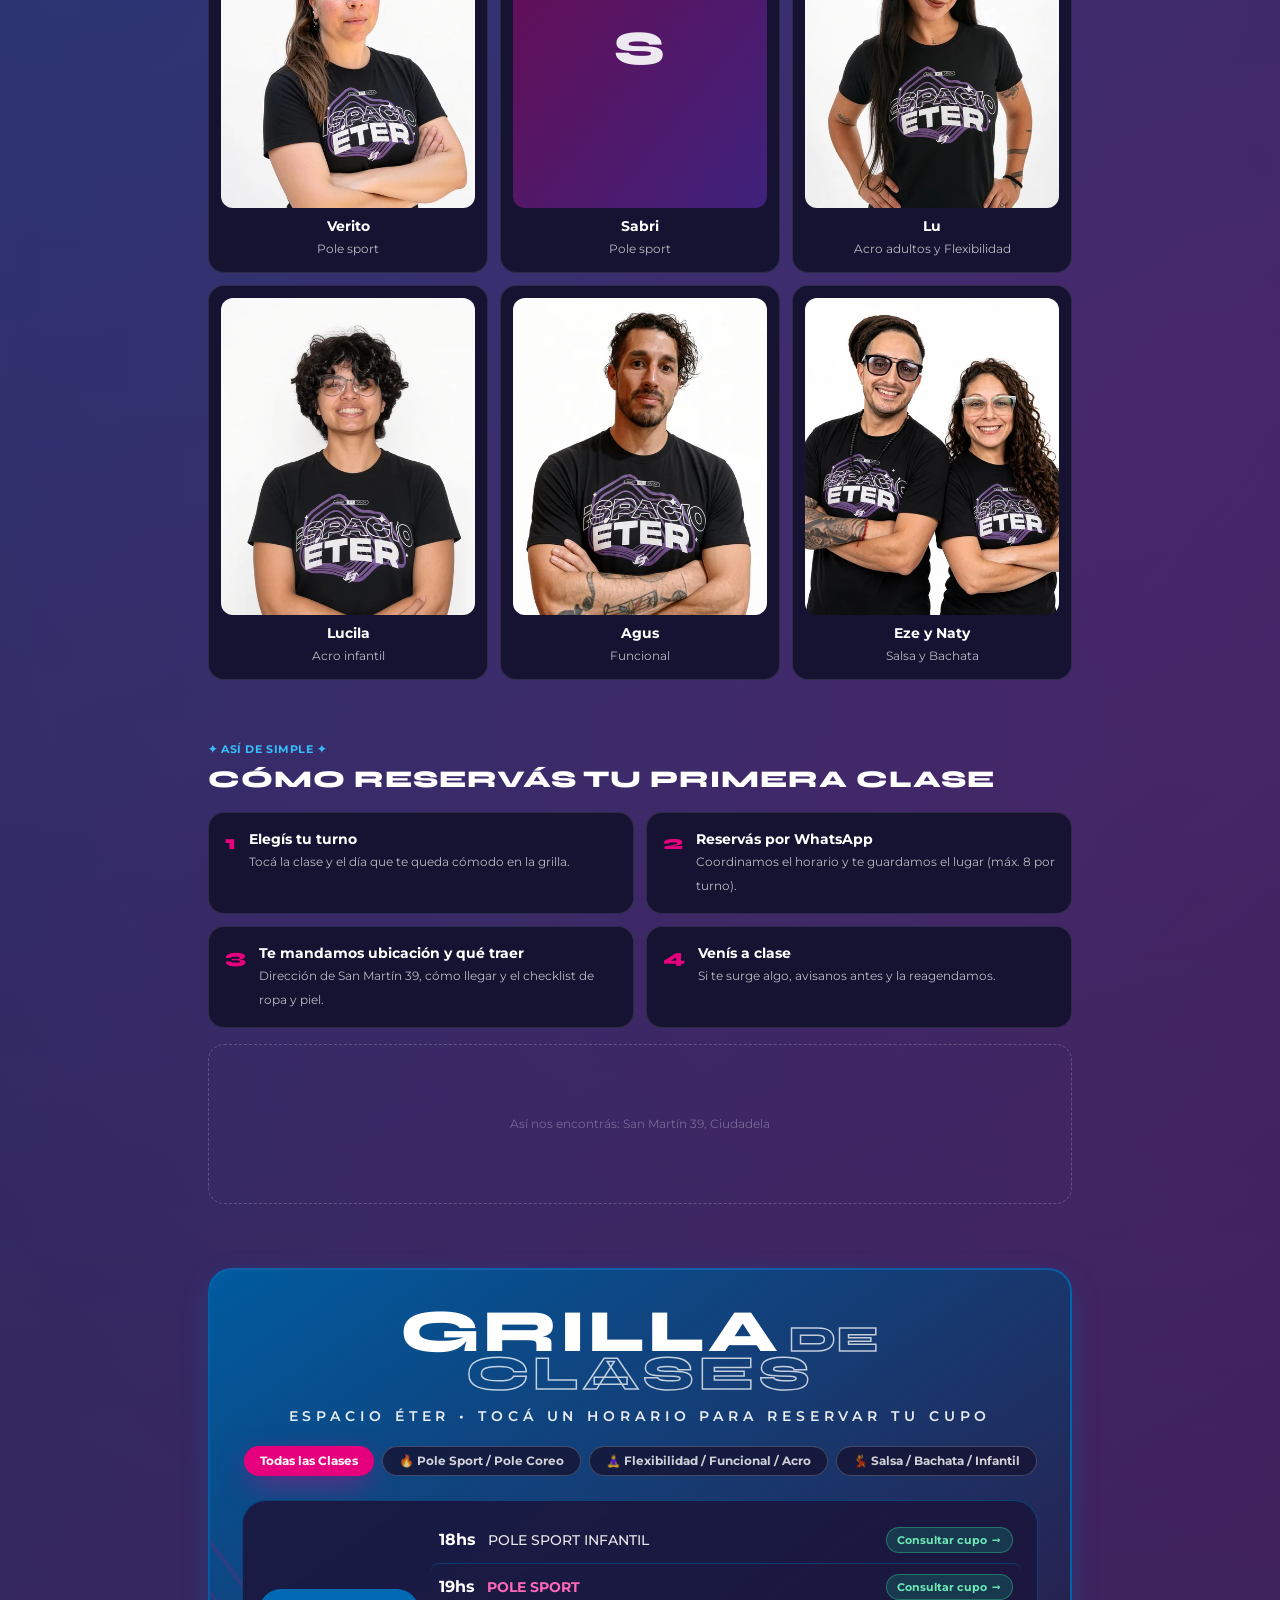
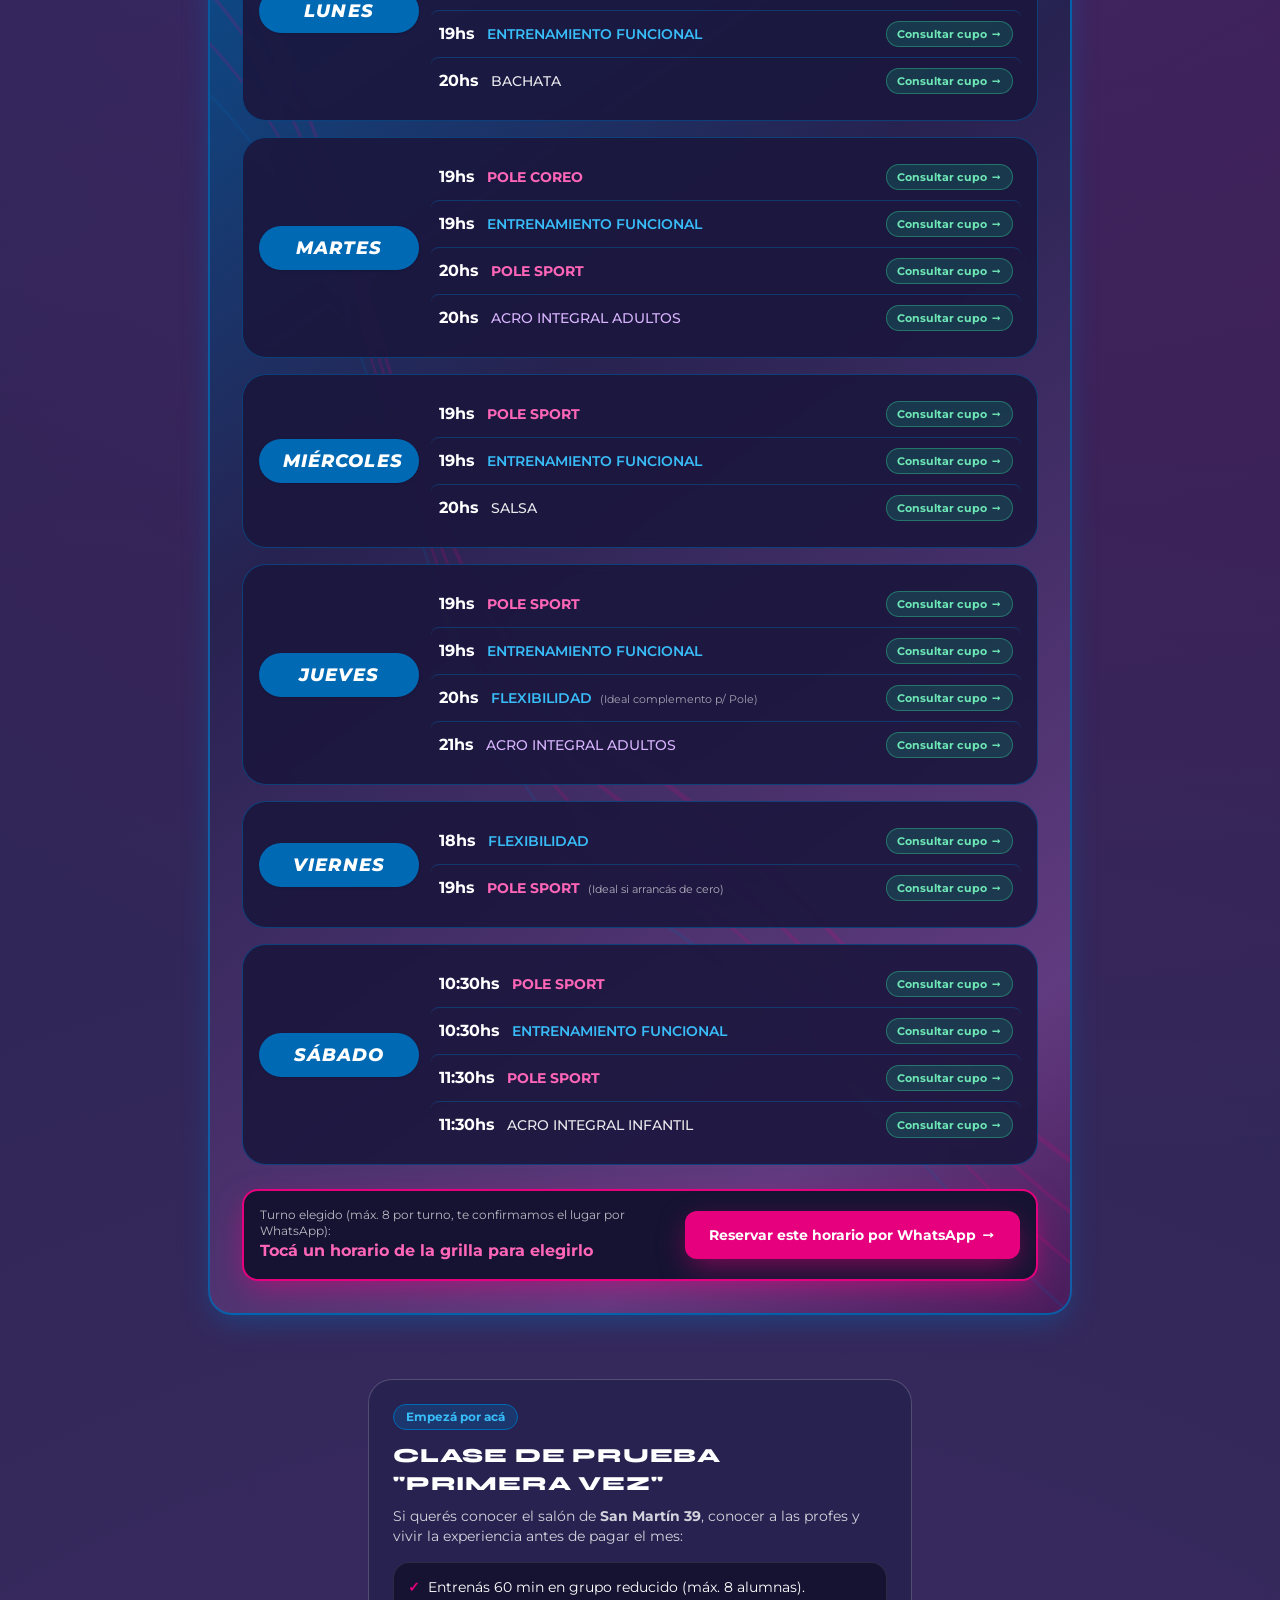
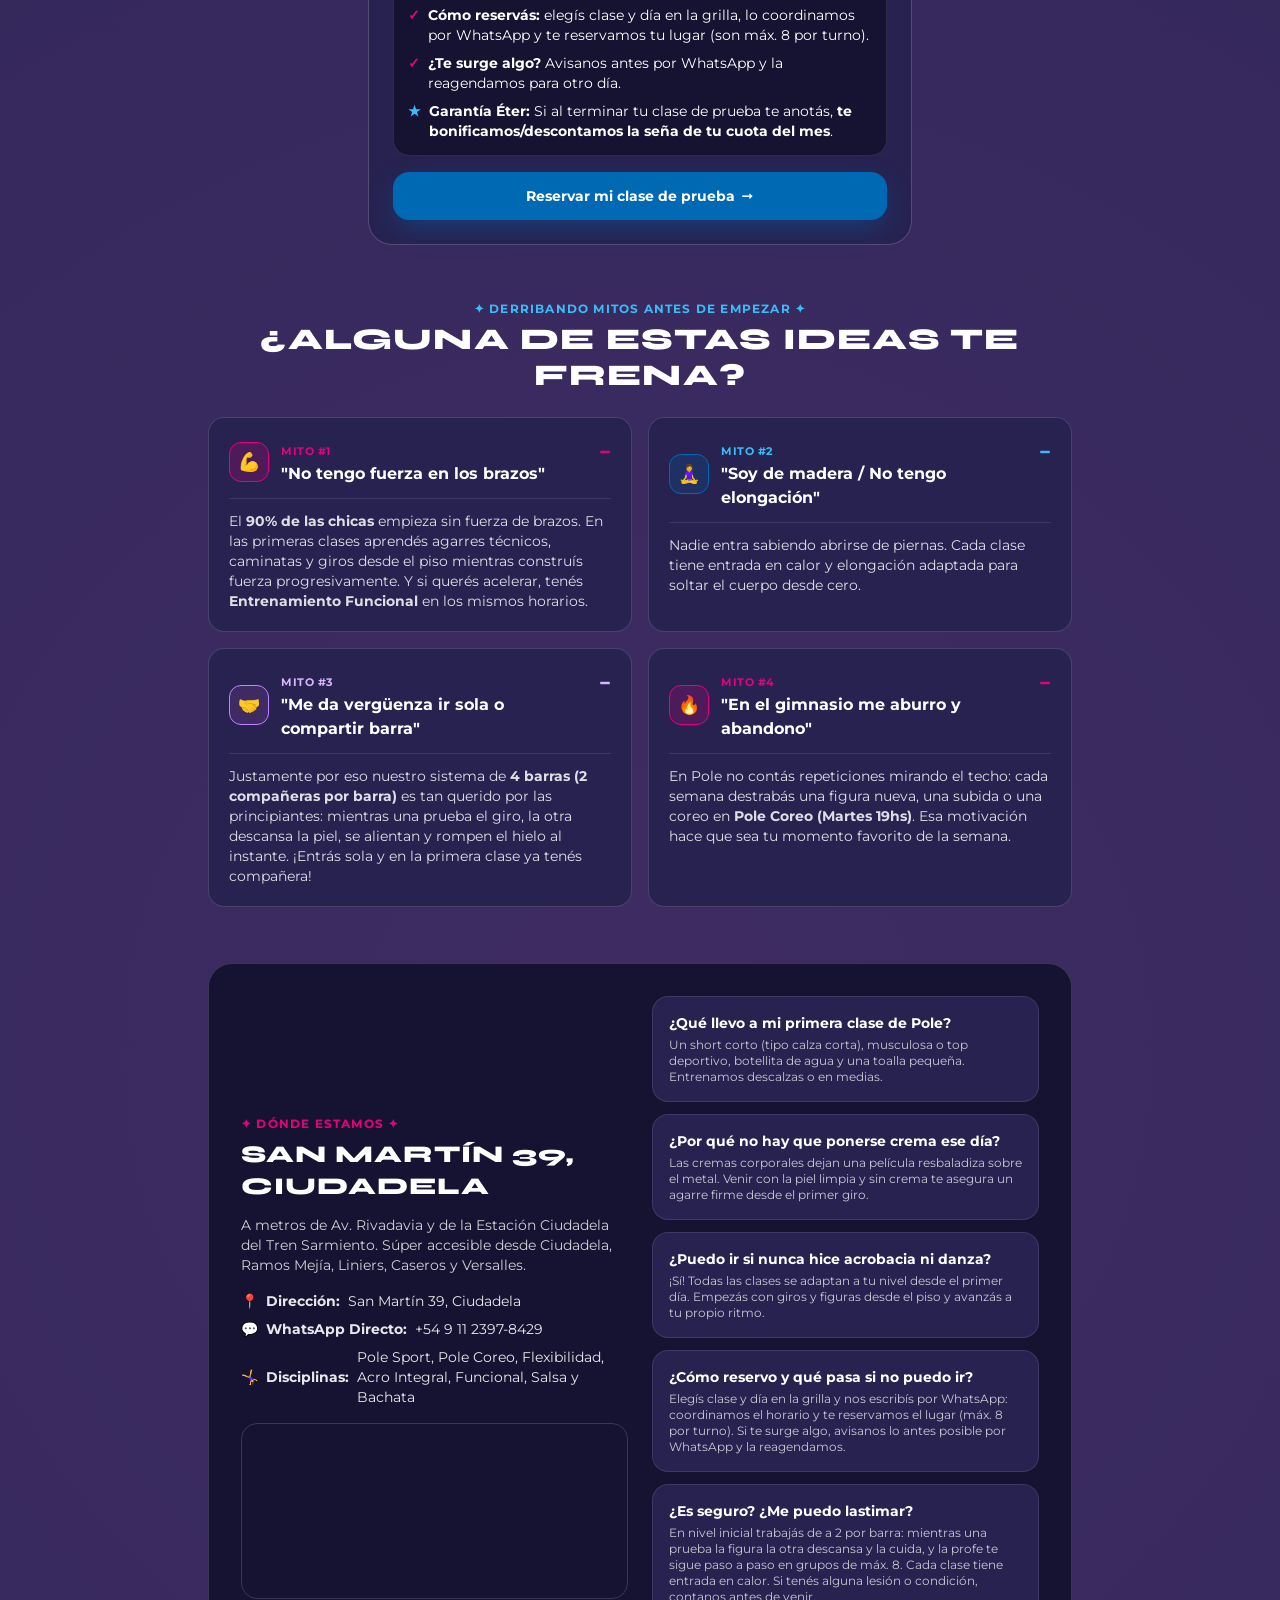
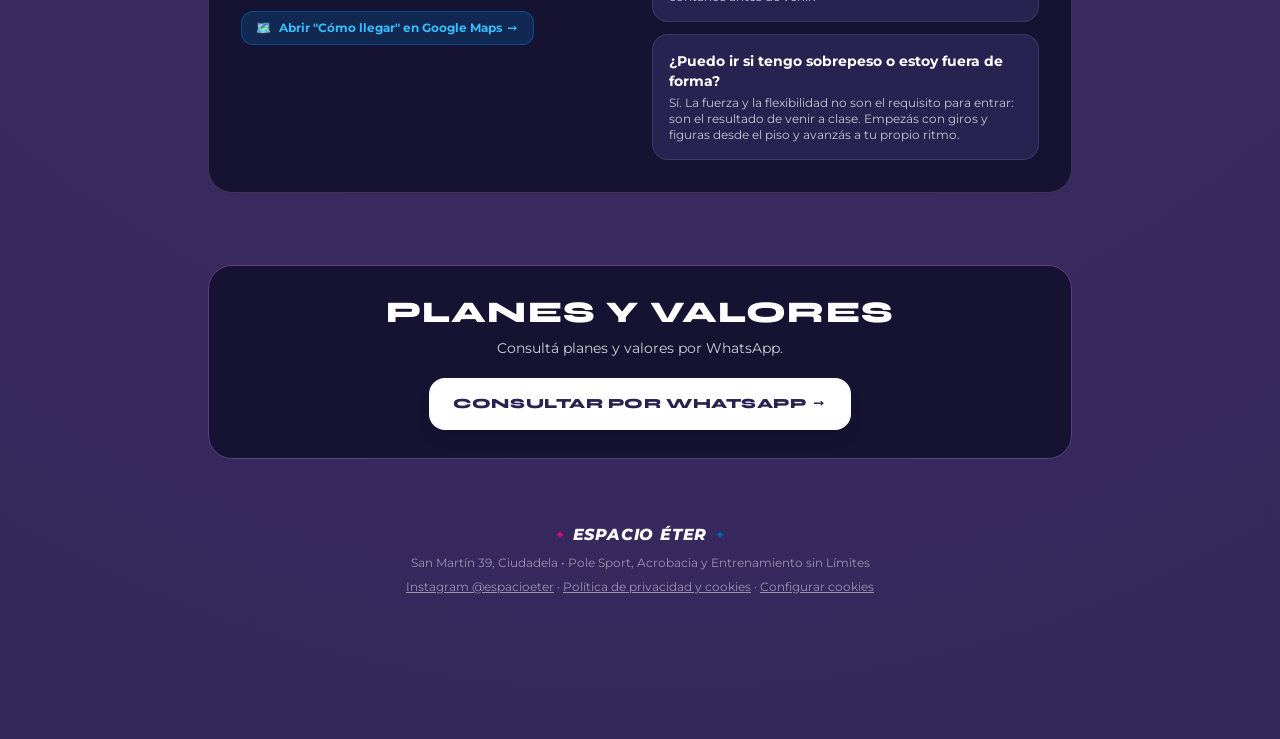
==== commit 4d99e0b4: "Suma a Sabri (Pole sport), sin foto por ahora" ====
--- a/index.html
+++ b/index.html
@@ -263,6 +263,11 @@
         <figcaption><strong class="text-white text-sm block">Verito</strong><span class="text-white/70 text-xs">Pole sport</span></figcaption>
       </figure>
       <figure class="profe-card bg-[#161332] border border-white/10 rounded-2xl p-3 text-center">
+        <!-- Sabri: sin foto todavía. Cuando llegue: img/profes/sabri-480.webp / -960.webp y reemplazar este div por un <img> como las demás -->
+        <div role="img" aria-label="Sabri, profe de Pole sport" class="w-full aspect-[4/5] rounded-xl mb-2 bg-gradient-to-br from-[#e6007e]/40 to-[#7c3aed]/40 flex items-center justify-center"><span class="font-akira text-5xl text-white/90">S</span></div>
+        <figcaption><strong class="text-white text-sm block">Sabri</strong><span class="text-white/70 text-xs">Pole sport</span></figcaption>
+      </figure>
+      <figure class="profe-card bg-[#161332] border border-white/10 rounded-2xl p-3 text-center">
         <img src="img/profes/lu-480.webp" srcset="img/profes/lu-480.webp 480w, img/profes/lu-960.webp 960w" sizes="(min-width:640px) 280px, 45vw" width="480" height="600" loading="lazy" decoding="async" alt="Lu, profe de Acro adultos y Flexibilidad" class="w-full aspect-[4/5] object-cover rounded-xl mb-2" />
         <figcaption><strong class="text-white text-sm block">Lu</strong><span class="text-white/70 text-xs">Acro adultos y Flexibilidad</span></figcaption>
       </figure>
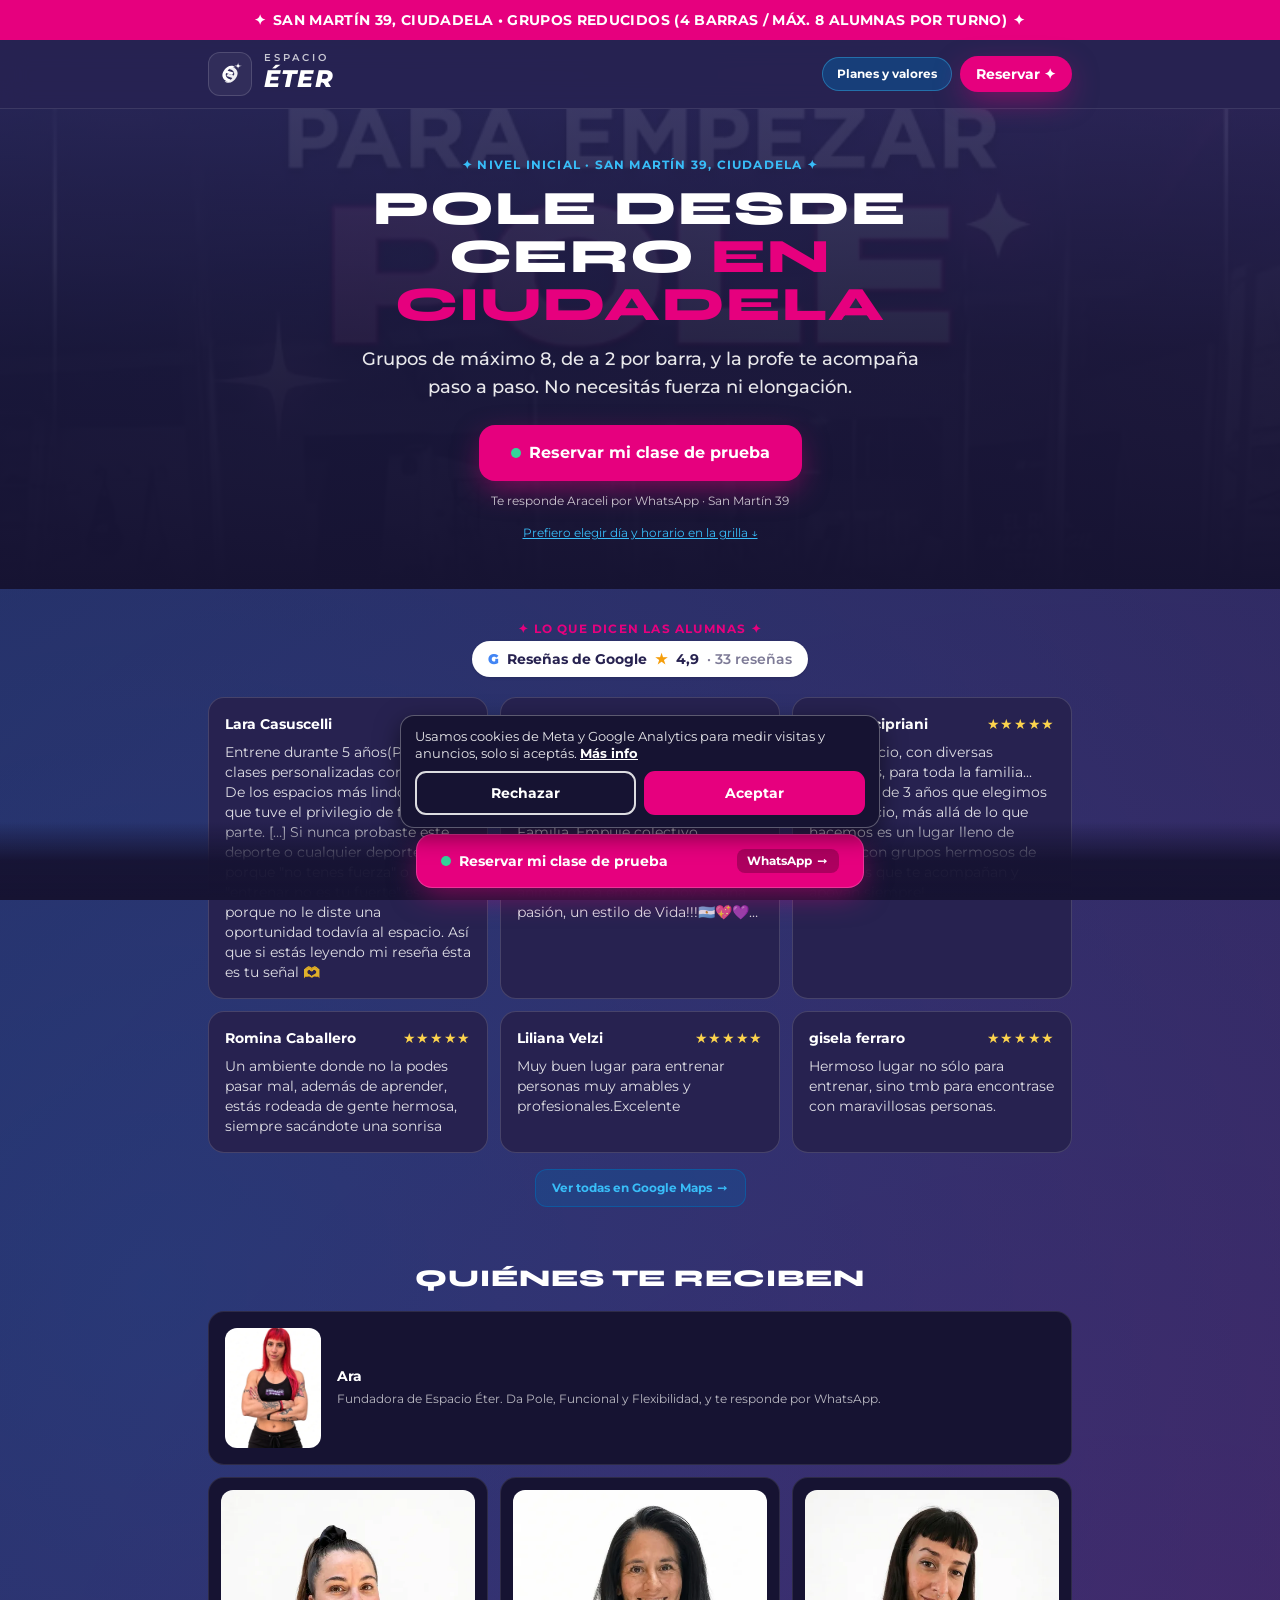
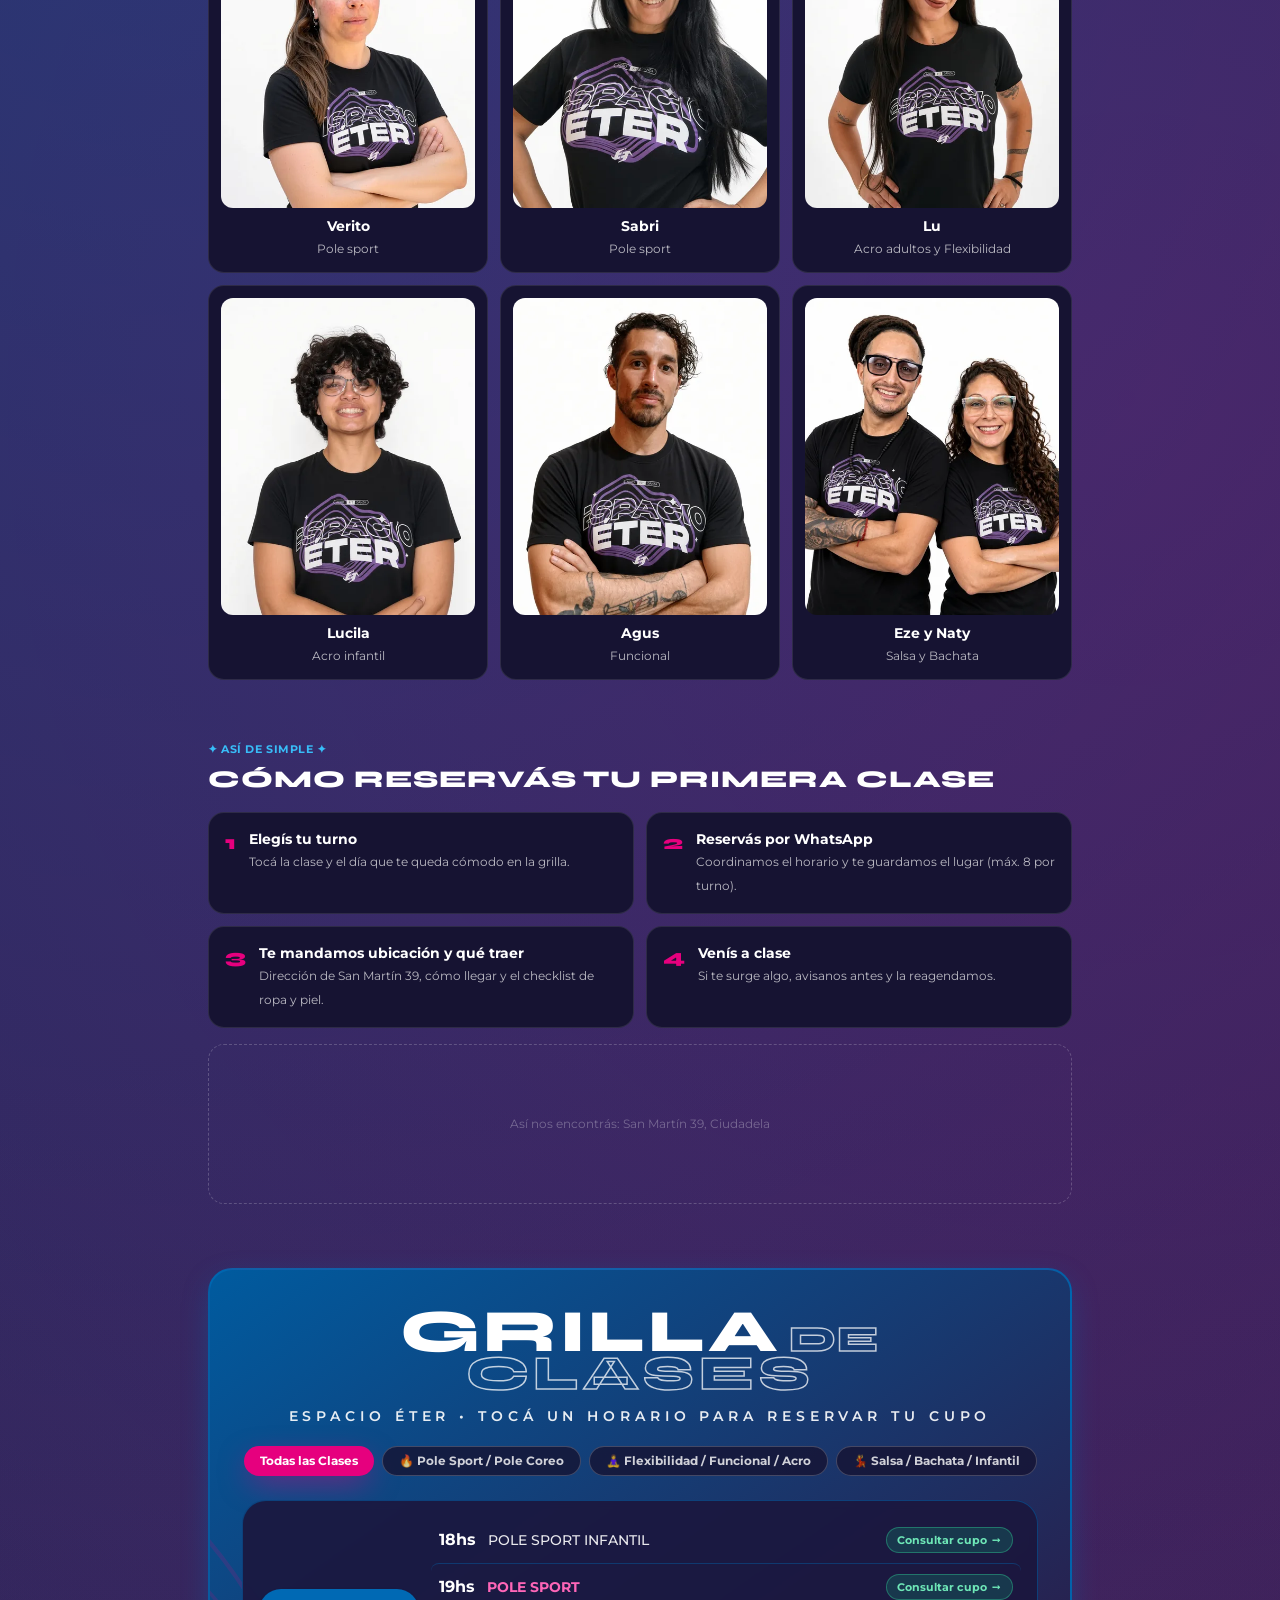
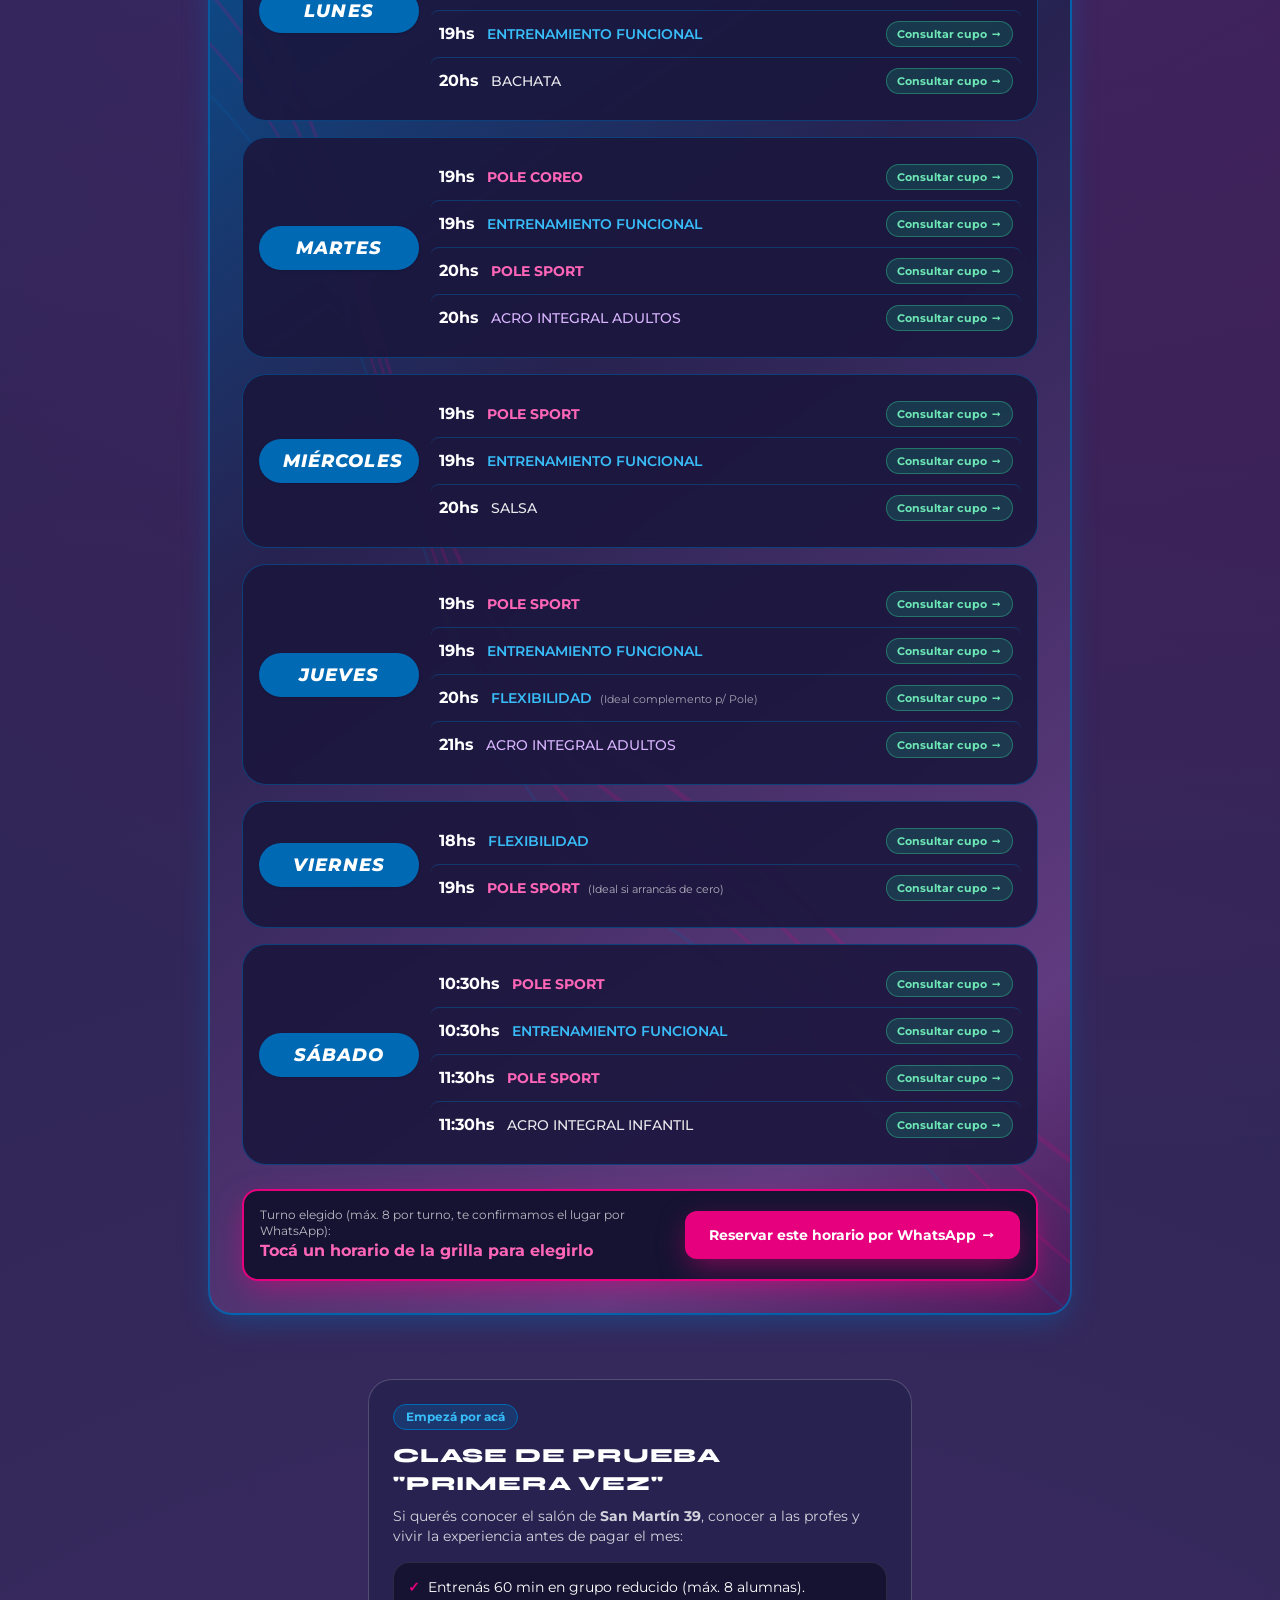
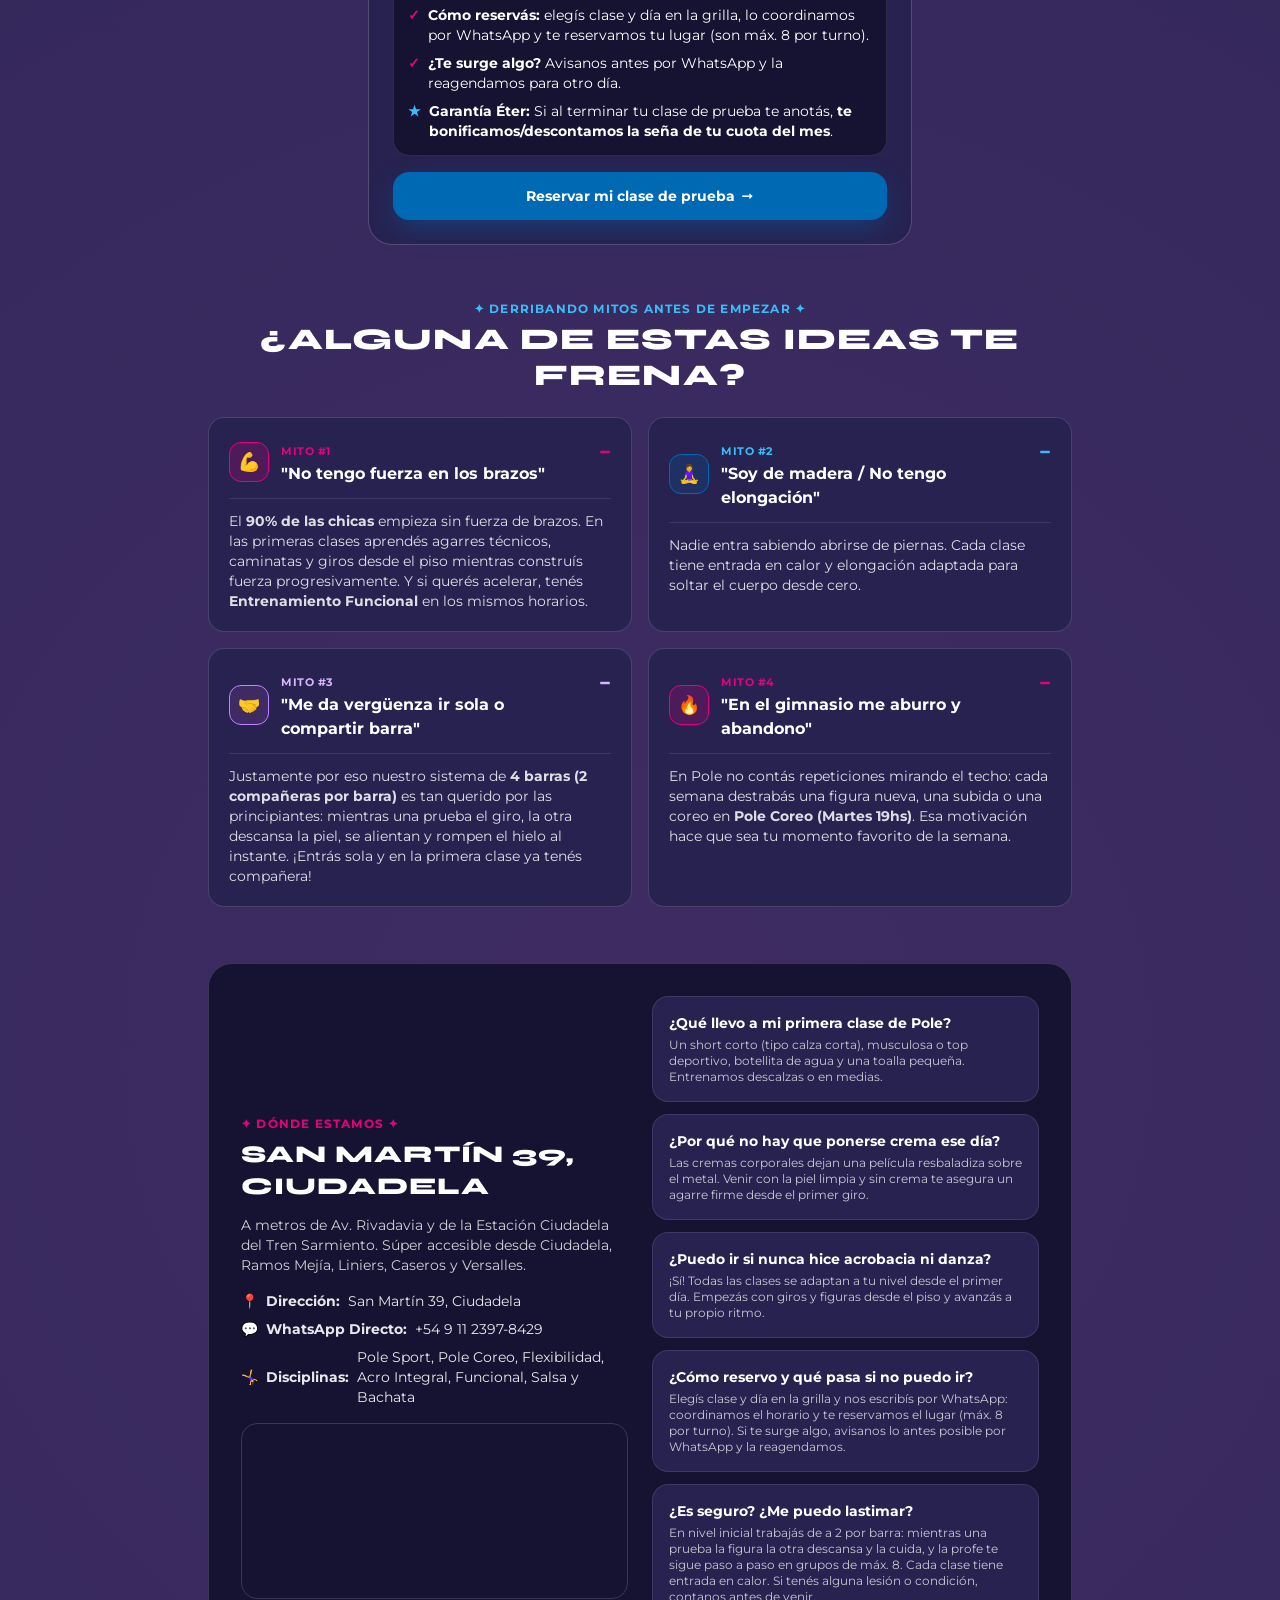
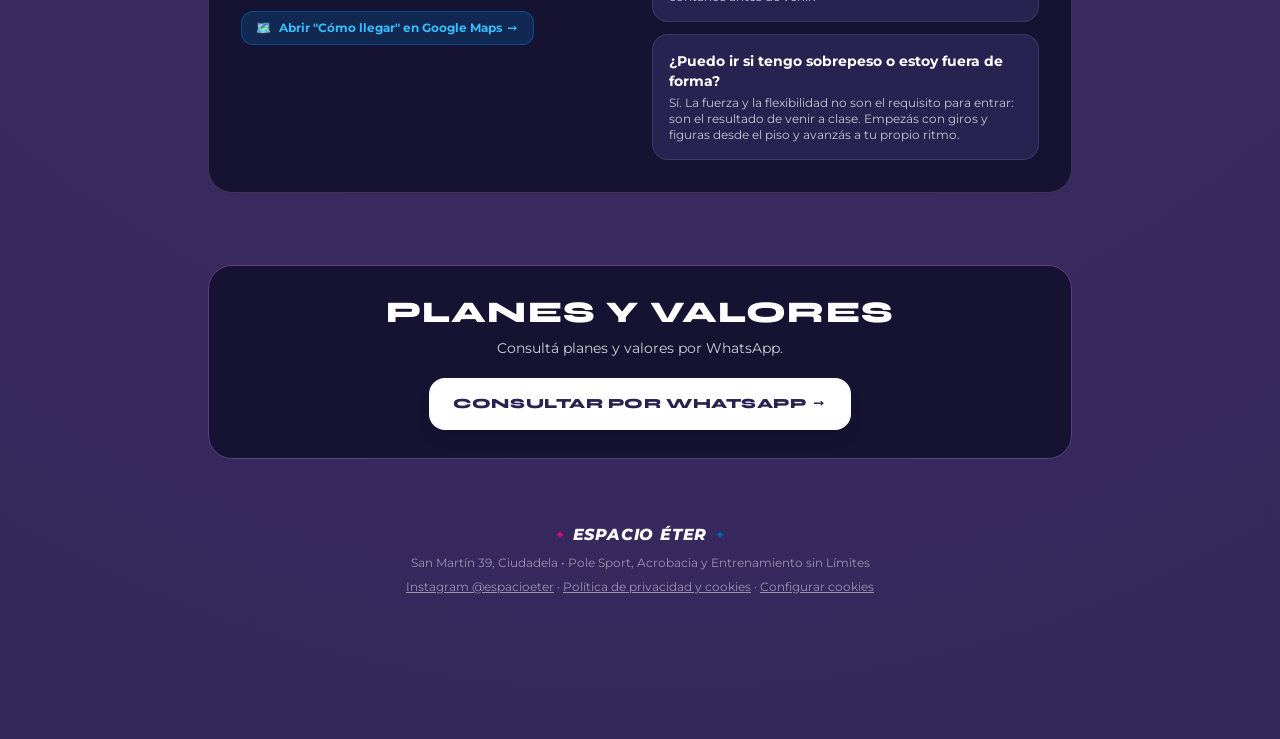
==== commit e6e03ee5: "Foto de Sabri" ====
--- a/index.html
+++ b/index.html
@@ -263,8 +263,7 @@
         <figcaption><strong class="text-white text-sm block">Verito</strong><span class="text-white/70 text-xs">Pole sport</span></figcaption>
       </figure>
       <figure class="profe-card bg-[#161332] border border-white/10 rounded-2xl p-3 text-center">
-        <!-- Sabri: sin foto todavía. Cuando llegue: img/profes/sabri-480.webp / -960.webp y reemplazar este div por un <img> como las demás -->
-        <div role="img" aria-label="Sabri, profe de Pole sport" class="w-full aspect-[4/5] rounded-xl mb-2 bg-gradient-to-br from-[#e6007e]/40 to-[#7c3aed]/40 flex items-center justify-center"><span class="font-akira text-5xl text-white/90">S</span></div>
+        <img src="img/profes/sabri-480.webp" srcset="img/profes/sabri-480.webp 480w, img/profes/sabri-960.webp 960w" sizes="(min-width:640px) 280px, 45vw" width="480" height="600" loading="lazy" decoding="async" alt="Sabri, profe de Pole sport" class="w-full aspect-[4/5] object-cover rounded-xl mb-2" />
         <figcaption><strong class="text-white text-sm block">Sabri</strong><span class="text-white/70 text-xs">Pole sport</span></figcaption>
       </figure>
       <figure class="profe-card bg-[#161332] border border-white/10 rounded-2xl p-3 text-center">
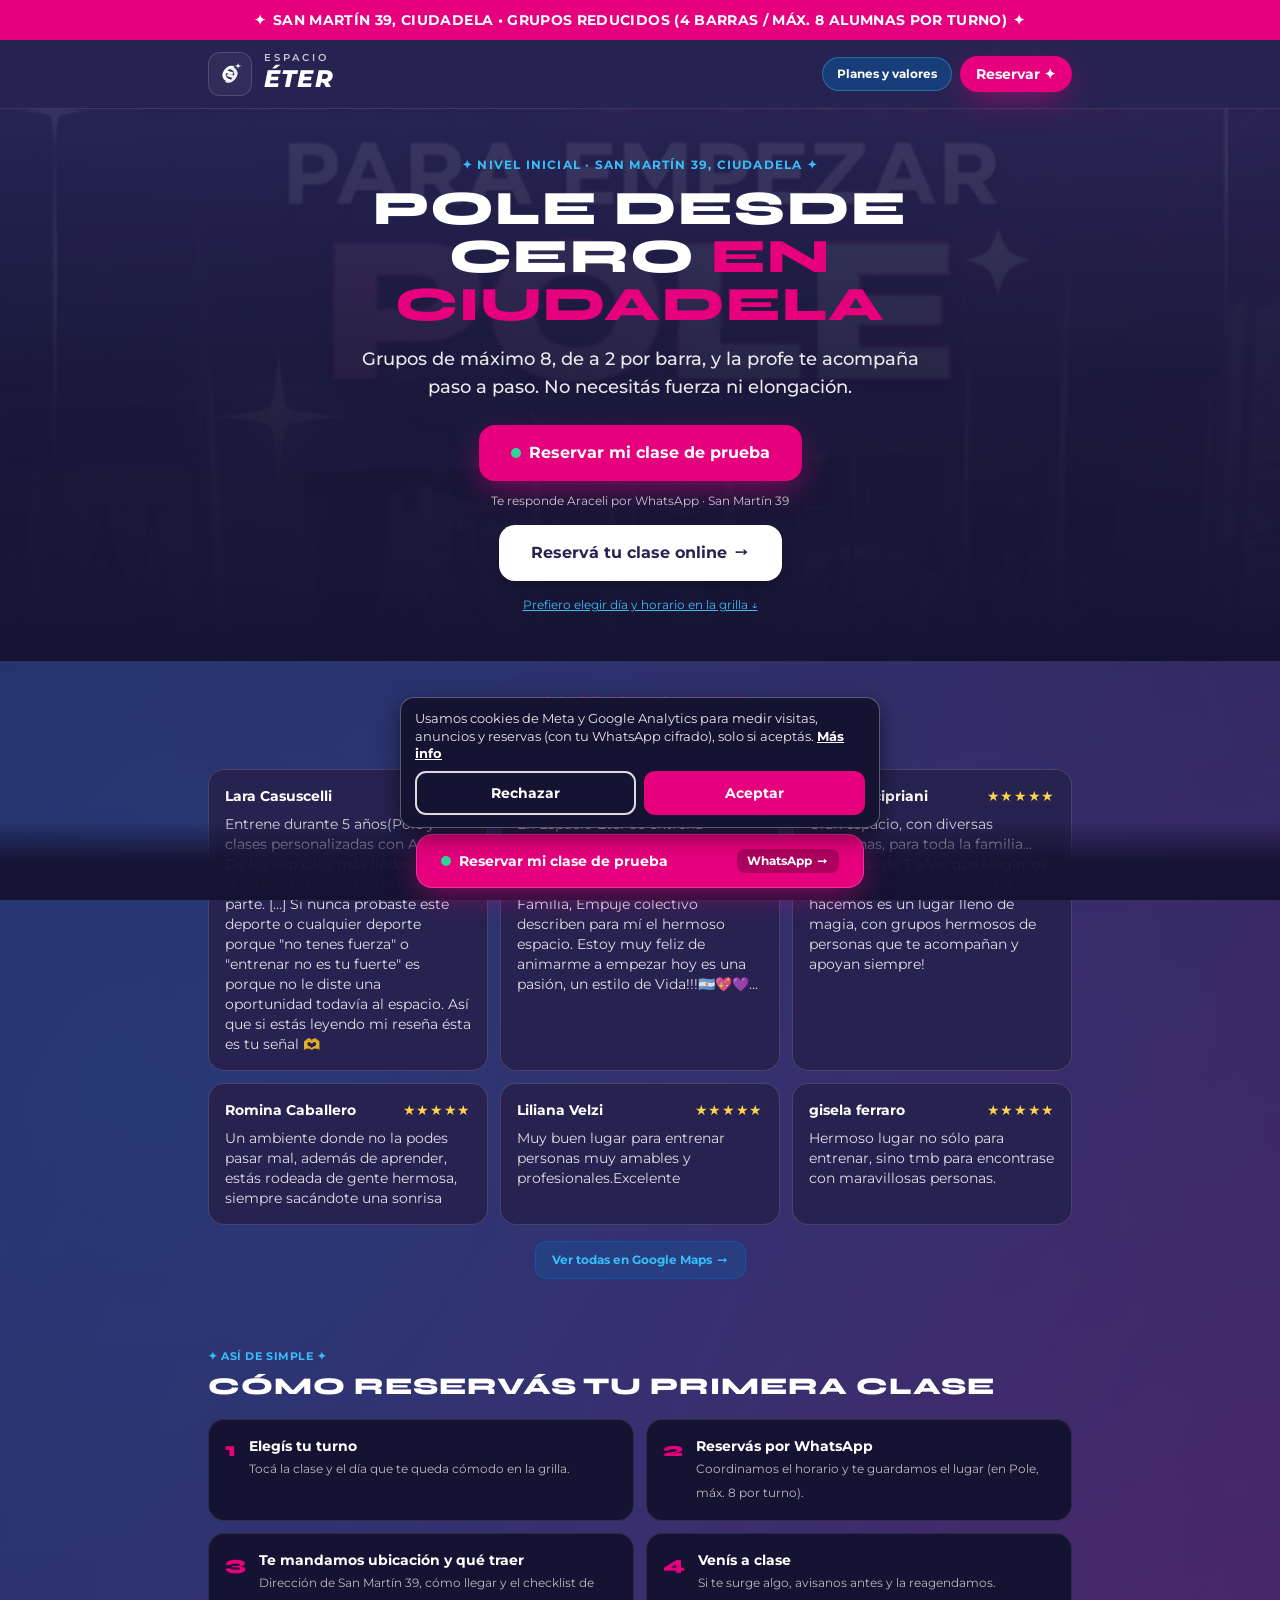
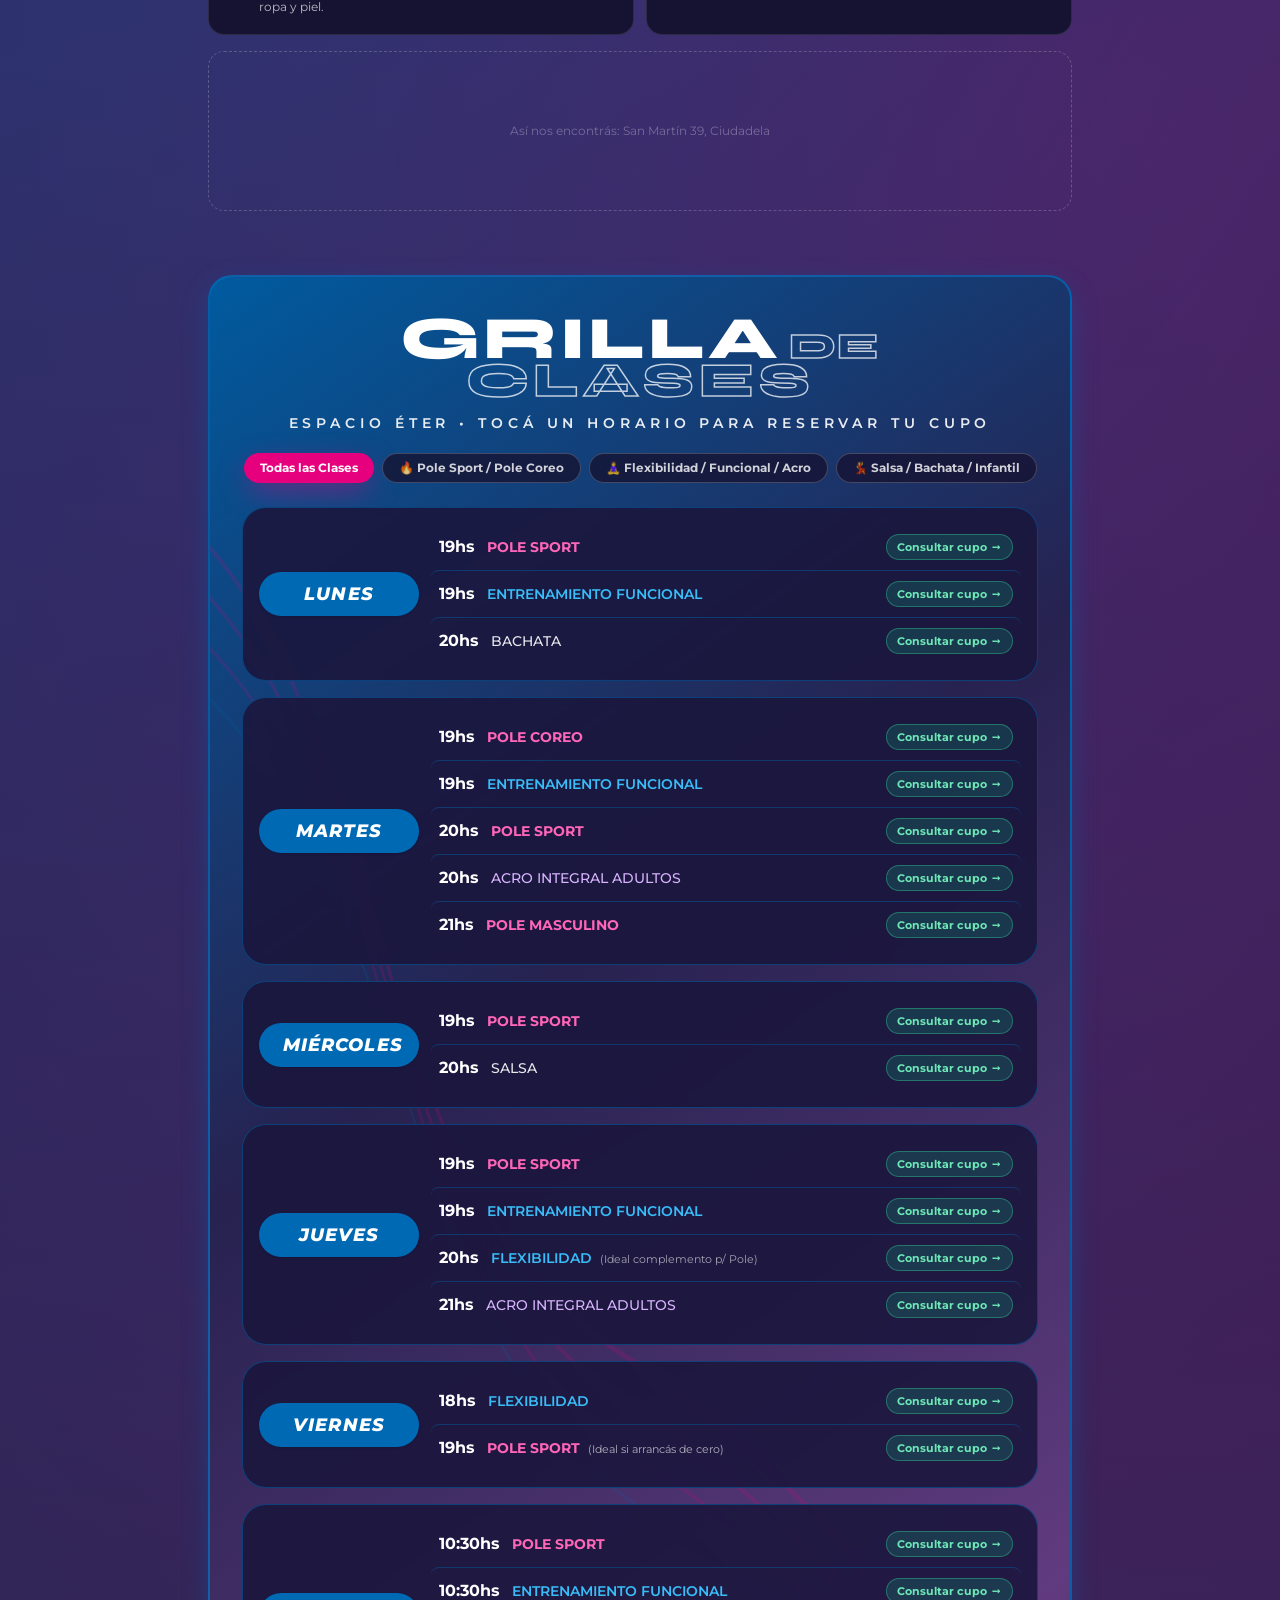
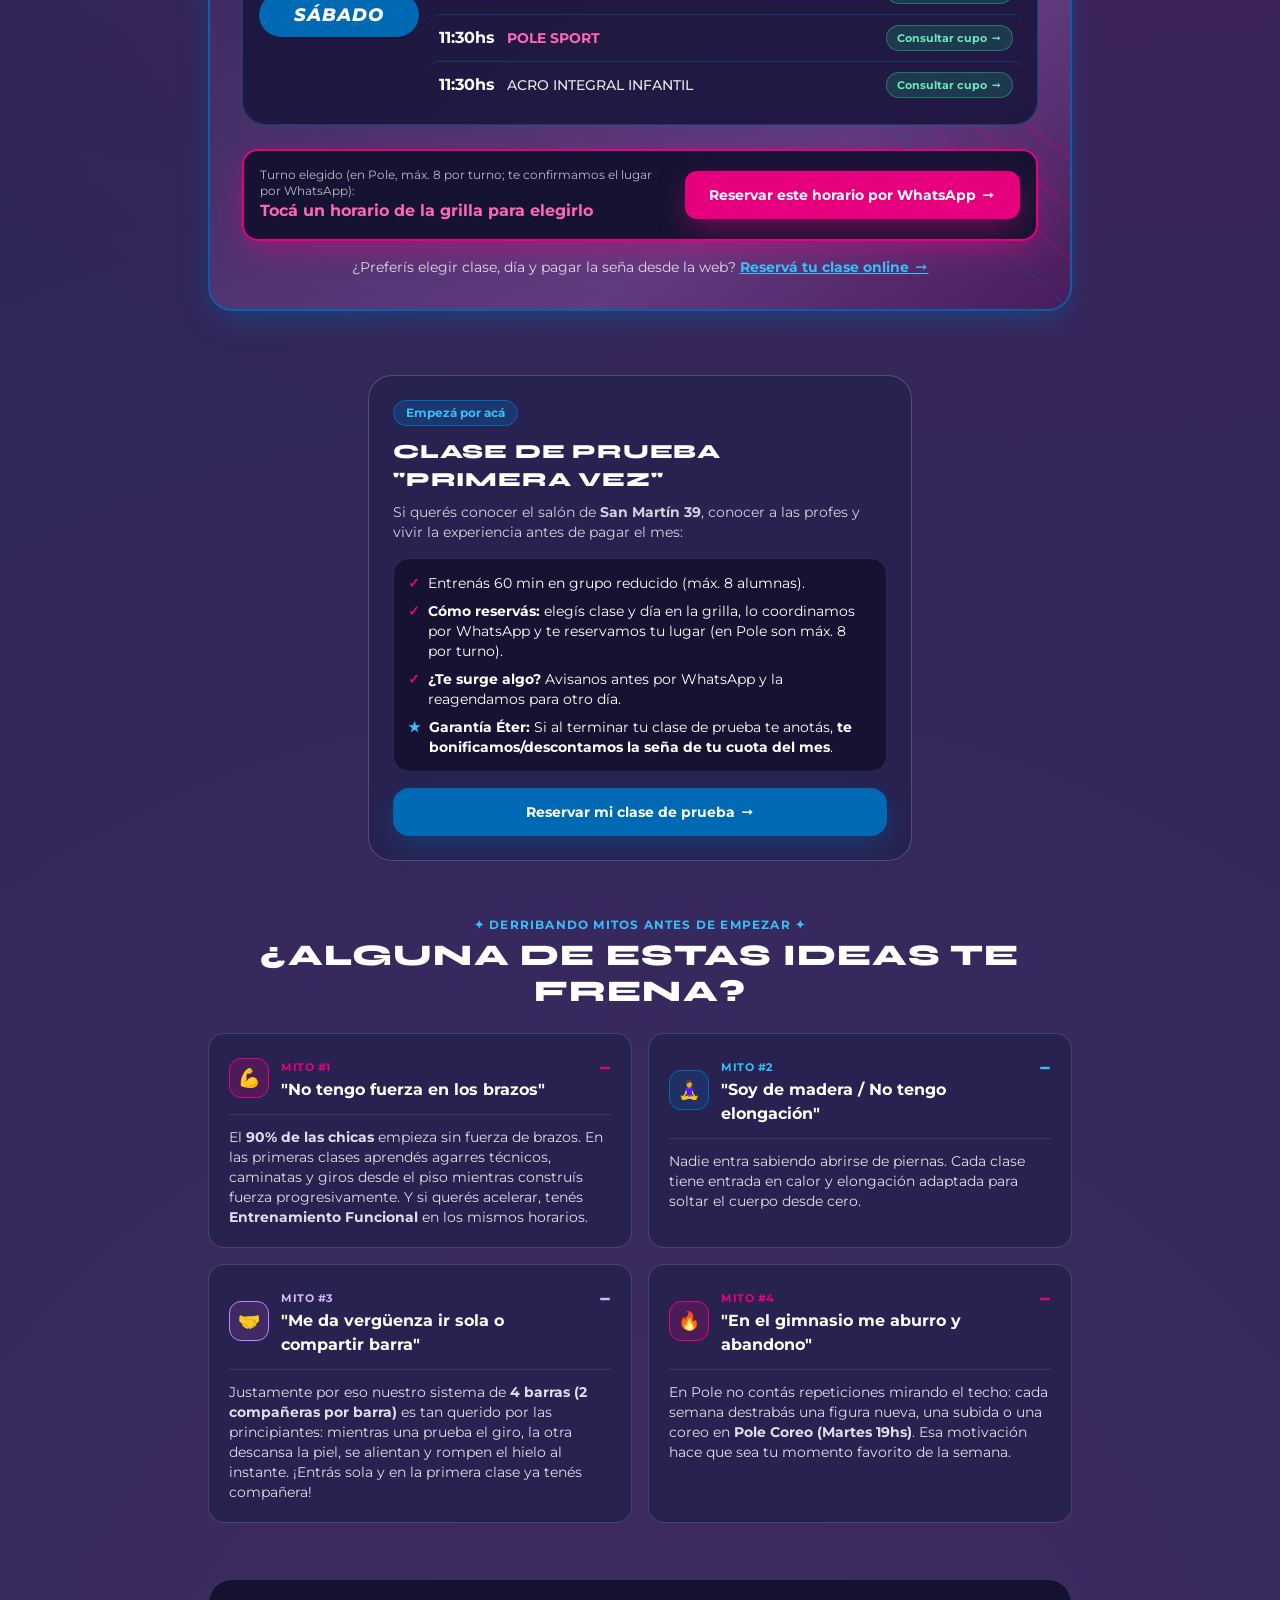
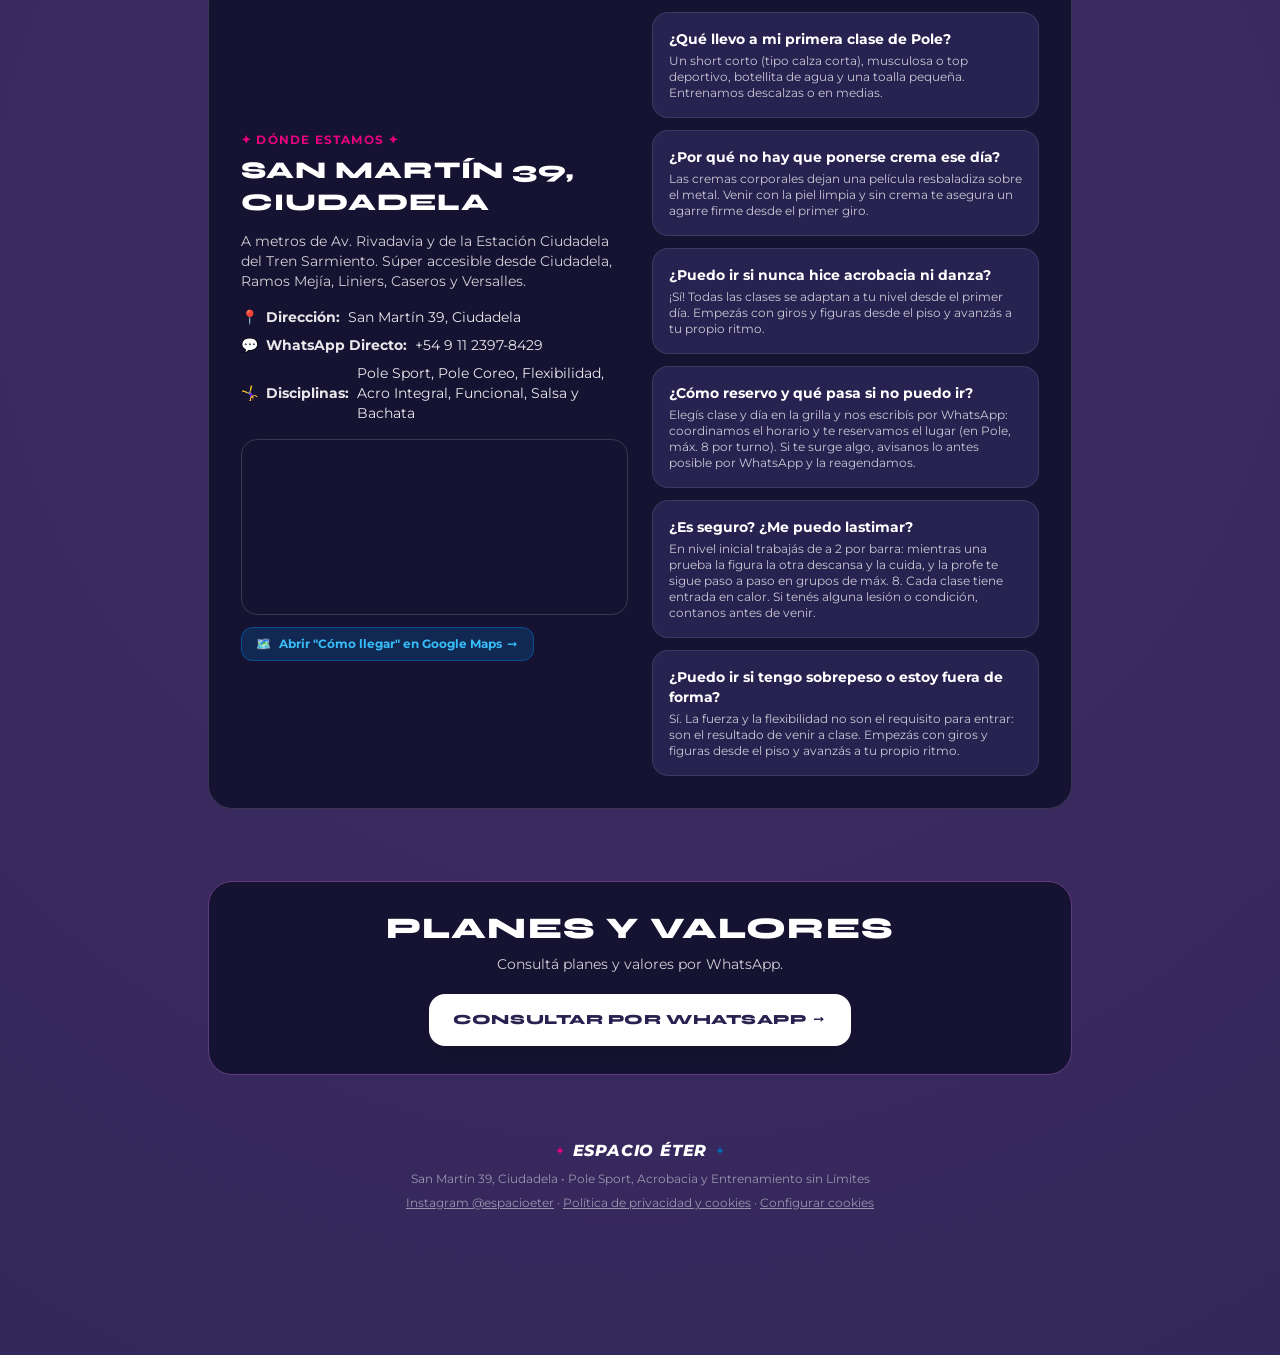
==== commit 3c81f564: "Landing: botón «Reservá tu clase online» (hero) y link bajo la grilla hacia reservas.html; consentim" ====
--- a/index.html
+++ b/index.html
@@ -9,7 +9,7 @@
   <meta name="theme-color" content="#272250" />
   <link rel="icon" type="image/svg+xml" href="data:image/svg+xml,%3Csvg xmlns='http://www.w3.org/2000/svg' viewBox='0 0 100 100'%3E%3Crect width='100' height='100' rx='22' fill='%23272250'/%3E%3Cpath fill='%23e6007e' d='M77 10 C77 20, 80 23, 90 23 C80 23, 77 26, 77 36 C77 26, 74 23, 64 23 C74 23, 77 20, 77 10 Z'/%3E%3Cpath fill='%23ffffff' d='M28 42 C38 22, 58 18, 68 28 C60 26, 48 30, 42 39 L62 45 L57 53 L37 47 C33 56, 39 66, 52 68 L47 77 C28 73, 19 58, 28 42 Z'/%3E%3Cpath fill='%23ffffff' opacity='0.92' d='M72 60 C62 80, 42 84, 32 74 C40 76, 52 72, 58 63 L38 57 L43 49 L63 55 C67 46, 61 36, 48 34 L53 25 C72 29, 81 44, 72 60 Z'/%3E%3C/svg%3E" />
   <title>Espacio Éter | Pole, Acro, Salsa y Bachata en Ciudadela</title>
-  <meta name="description" content="Clases de Pole Sport, Pole Coreo, Acro, Salsa, Bachata, Flexibilidad y Funcional en San Martín 39, Ciudadela. Grupos reducidos de máx. 8 alumnas. Reservá tu clase de prueba por WhatsApp." />
+  <meta name="description" content="Clases de Pole Sport, Pole Coreo, Acro, Salsa, Bachata, Flexibilidad y Funcional en San Martín 39, Ciudadela. Grupos reducidos (máx. 8 por turno en Pole). Reservá tu clase de prueba por WhatsApp." />
   <meta property="og:type" content="website" />
   <meta property="og:url" content="https://espacioeter.com.ar/" />
   <meta property="og:title" content="Espacio Éter | Empezá Pole desde Cero en Ciudadela ✨" />
@@ -19,7 +19,7 @@
   <link rel="preload" href="salon-eter-480.webp" as="image" type="image/webp" imagesrcset="salon-eter-480.webp 480w, salon-eter-764.webp 764w" imagesizes="(min-width: 768px) 764px, 100vw" fetchpriority="high" />
   <link rel="canonical" href="https://espacioeter.com.ar/" />
   <script type="application/ld+json">
-  {"@context":"https://schema.org","@type":["LocalBusiness","SportsActivityLocation"],"name":"Espacio Éter","url":"https://espacioeter.com.ar/","image":"https://espacioeter.com.ar/salon-eter.jpg","telephone":"+5491123978429","address":{"@type":"PostalAddress","streetAddress":"San Martín 39","addressLocality":"Ciudadela","addressRegion":"Provincia de Buenos Aires","addressCountry":"AR"},"description":"Clases de Pole Sport, Pole Coreo, Acro Integral, Flexibilidad, Entrenamiento Funcional, Salsa y Bachata en grupos reducidos (máx. 8 alumnas por turno)."}
+  {"@context":"https://schema.org","@type":["LocalBusiness","SportsActivityLocation"],"name":"Espacio Éter","url":"https://espacioeter.com.ar/","image":"https://espacioeter.com.ar/salon-eter.jpg","telephone":"+5491123978429","address":{"@type":"PostalAddress","streetAddress":"San Martín 39","addressLocality":"Ciudadela","addressRegion":"Provincia de Buenos Aires","addressCountry":"AR"},"description":"Clases de Pole Sport, Pole Coreo, Acro Integral, Flexibilidad, Entrenamiento Funcional, Salsa y Bachata en grupos reducidos (máx. 8 alumnas por turno en Pole)."}
   </script>
   <link rel="stylesheet" href="consent.css" />
   <script src="pixel.js"></script>
@@ -167,6 +167,9 @@
         <span>Reservar mi clase de prueba</span>
       </a>
       <p class="mt-3 text-xs text-white/75">Te responde Araceli por WhatsApp · San Martín 39</p>
+      <a id="heroReservaBtn" data-reserva-origen="hero" href="reservas.html" class="mt-4 inline-flex w-full sm:w-auto items-center justify-center gap-2 bg-white hover:bg-pink-50 text-[#272250] font-bold text-base py-4 px-8 rounded-2xl shadow-lg transition">
+        <span>Reservá tu clase online →</span>
+      </a>
       <p class="mt-4 text-xs"><a href="#grilla" class="text-[#38bdf8] underline hover:text-white">Prefiero elegir día y horario en la grilla ↓</a></p>
     </div>
   </section>
@@ -250,47 +253,31 @@
     </template>
   </section>
 
-  <!-- QUIÉNES TE RECIBEN -->
+  <!-- QUIÉNES TE RECIBEN (oculto hasta tener fotos y datos reales). Reactivar: ver README. -->
+  <template id="tpl-profes">
   <section id="profes" class="max-w-4xl mx-auto px-4 py-6">
     <h2 class="font-akira text-xl sm:text-2xl text-white text-center mb-4">QUIÉNES TE RECIBEN</h2>
+    <!-- Ara: img/ara/ara-480.webp + ara-960.webp (4:5) -->
     <div class="ara-card bg-[#161332] border border-white/10 rounded-2xl p-4 flex items-center gap-4 mb-3">
       <img src="img/ara/ara-480.webp" srcset="img/ara/ara-480.webp 480w, img/ara/ara-960.webp 960w" sizes="96px" width="480" height="600" loading="lazy" decoding="async" alt="Araceli, fundadora de Espacio Éter" class="w-24 aspect-[4/5] object-cover rounded-xl" />
-      <div><strong class="text-white text-sm block">Ara</strong><span class="text-white/70 text-xs">Fundadora de Espacio Éter. Da Pole, Funcional y Flexibilidad, y te responde por WhatsApp.</span></div>
+      <div><strong class="text-white text-sm block">Araceli</strong><span class="text-white/70 text-xs">Te responde por WhatsApp. (bio real)</span></div>
     </div>
     <div class="grid grid-cols-2 sm:grid-cols-3 gap-3">
+      <!-- una .profe-card por profe (N); foto img/profes/nombre-480.webp / -960.webp (4:5) -->
       <figure class="profe-card bg-[#161332] border border-white/10 rounded-2xl p-3 text-center">
-        <img src="img/profes/verito-480.webp" srcset="img/profes/verito-480.webp 480w, img/profes/verito-960.webp 960w" sizes="(min-width:640px) 280px, 45vw" width="480" height="600" loading="lazy" decoding="async" alt="Verito, profe de Pole sport" class="w-full aspect-[4/5] object-cover rounded-xl mb-2" />
-        <figcaption><strong class="text-white text-sm block">Verito</strong><span class="text-white/70 text-xs">Pole sport</span></figcaption>
+        <img src="img/profes/nombre-480.webp" srcset="img/profes/nombre-480.webp 480w, img/profes/nombre-960.webp 960w" sizes="(min-width:640px) 280px, 45vw" width="480" height="600" loading="lazy" decoding="async" alt="Nombre, profe de Disciplina" class="w-full aspect-[4/5] object-cover rounded-xl mb-2" />
+        <figcaption><strong class="text-white text-sm block">Nombre</strong><span class="text-white/70 text-xs">Disciplina</span></figcaption>
       </figure>
-      <figure class="profe-card bg-[#161332] border border-white/10 rounded-2xl p-3 text-center">
-        <img src="img/profes/sabri-480.webp" srcset="img/profes/sabri-480.webp 480w, img/profes/sabri-960.webp 960w" sizes="(min-width:640px) 280px, 45vw" width="480" height="600" loading="lazy" decoding="async" alt="Sabri, profe de Pole sport" class="w-full aspect-[4/5] object-cover rounded-xl mb-2" />
-        <figcaption><strong class="text-white text-sm block">Sabri</strong><span class="text-white/70 text-xs">Pole sport</span></figcaption>
-      </figure>
-      <figure class="profe-card bg-[#161332] border border-white/10 rounded-2xl p-3 text-center">
-        <img src="img/profes/lu-480.webp" srcset="img/profes/lu-480.webp 480w, img/profes/lu-960.webp 960w" sizes="(min-width:640px) 280px, 45vw" width="480" height="600" loading="lazy" decoding="async" alt="Lu, profe de Acro adultos y Flexibilidad" class="w-full aspect-[4/5] object-cover rounded-xl mb-2" />
-        <figcaption><strong class="text-white text-sm block">Lu</strong><span class="text-white/70 text-xs">Acro adultos y Flexibilidad</span></figcaption>
-      </figure>
-      <figure class="profe-card bg-[#161332] border border-white/10 rounded-2xl p-3 text-center">
-        <img src="img/profes/lucila-480.webp" srcset="img/profes/lucila-480.webp 480w, img/profes/lucila-960.webp 960w" sizes="(min-width:640px) 280px, 45vw" width="480" height="600" loading="lazy" decoding="async" alt="Lucila, profe de Acro infantil" class="w-full aspect-[4/5] object-cover rounded-xl mb-2" />
-        <figcaption><strong class="text-white text-sm block">Lucila</strong><span class="text-white/70 text-xs">Acro infantil</span></figcaption>
-      </figure>
-      <figure class="profe-card bg-[#161332] border border-white/10 rounded-2xl p-3 text-center">
-        <img src="img/profes/agus-480.webp" srcset="img/profes/agus-480.webp 480w, img/profes/agus-960.webp 960w" sizes="(min-width:640px) 280px, 45vw" width="480" height="600" loading="lazy" decoding="async" alt="Agus, profe de Funcional" class="w-full aspect-[4/5] object-cover rounded-xl mb-2" />
-        <figcaption><strong class="text-white text-sm block">Agus</strong><span class="text-white/70 text-xs">Funcional</span></figcaption>
-      </figure>
-      <figure class="profe-card bg-[#161332] border border-white/10 rounded-2xl p-3 text-center">
-        <img src="img/profes/salsa-bachata-480.webp" srcset="img/profes/salsa-bachata-480.webp 480w, img/profes/salsa-bachata-960.webp 960w" sizes="(min-width:640px) 280px, 45vw" width="480" height="600" loading="lazy" decoding="async" alt="Eze y Naty, profes de Salsa y Bachata" class="w-full aspect-[4/5] object-cover rounded-xl mb-2" />
-        <figcaption><strong class="text-white text-sm block">Eze y Naty</strong><span class="text-white/70 text-xs">Salsa y Bachata</span></figcaption>
-      </figure>
-    </div>
-  </section>
+    </div>
+  </section>
+  </template>
 
   <section id="como-reservar" class="max-w-4xl mx-auto px-4 py-8 scroll-mt-14">
     <span class="text-[11px] font-bold uppercase tracking-wider text-[#38bdf8]">✦ ASÍ DE SIMPLE ✦</span>
     <h2 class="font-akira text-xl sm:text-2xl text-white mt-1 mb-4">CÓMO RESERVÁS TU PRIMERA CLASE</h2>
     <div class="grid sm:grid-cols-2 gap-3">
       <div class="bg-[#161332] p-4 rounded-2xl border border-white/10 flex gap-3 items-start"><span class="font-akira text-[#e6007e] text-xl">1</span><div><strong class="text-white text-sm block">Elegís tu turno</strong><span class="text-white/70 text-xs">Tocá la clase y el día que te queda cómodo en la grilla.</span></div></div>
-      <div class="bg-[#161332] p-4 rounded-2xl border border-white/10 flex gap-3 items-start"><span class="font-akira text-[#e6007e] text-xl">2</span><div><strong class="text-white text-sm block">Reservás por WhatsApp</strong><span class="text-white/70 text-xs">Coordinamos el horario y te guardamos el lugar (máx. 8 por turno).</span></div></div>
+      <div class="bg-[#161332] p-4 rounded-2xl border border-white/10 flex gap-3 items-start"><span class="font-akira text-[#e6007e] text-xl">2</span><div><strong class="text-white text-sm block">Reservás por WhatsApp</strong><span class="text-white/70 text-xs">Coordinamos el horario y te guardamos el lugar (en Pole, máx. 8 por turno).</span></div></div>
       <div class="bg-[#161332] p-4 rounded-2xl border border-white/10 flex gap-3 items-start"><span class="font-akira text-[#e6007e] text-xl">3</span><div><strong class="text-white text-sm block">Te mandamos ubicación y qué traer</strong><span class="text-white/70 text-xs">Dirección de San Martín 39, cómo llegar y el checklist de ropa y piel.</span></div></div>
       <div class="bg-[#161332] p-4 rounded-2xl border border-white/10 flex gap-3 items-start"><span class="font-akira text-[#e6007e] text-xl">4</span><div><strong class="text-white text-sm block">Venís a clase</strong><span class="text-white/70 text-xs">Si te surge algo, avisanos antes y la reagendamos.</span></div></div>
     </div>
@@ -344,13 +331,6 @@
             LUNES
           </div>
           <div class="flex-1 divide-y divide-[#0069b4]/40 text-xs sm:text-sm">
-            <button type="button" data-select-class="Lunes 18:00 hs — Pole Sport Infantil" data-cat="baile pole" class="class-row w-full py-2.5 px-2 flex items-center justify-between hover:bg-white/5 rounded-lg transition text-left">
-              <div>
-                <strong class="text-white font-bold text-sm sm:text-base mr-2">18hs</strong>
-                <span class="uppercase font-medium text-white/90">POLE SPORT INFANTIL</span>
-              </div>
-              <span class="text-[11px] font-bold bg-emerald-500/20 text-emerald-300 border border-emerald-400/40 px-2.5 py-0.5 rounded-full shrink-0">Consultar cupo →</span>
-            </button>
 
             <button type="button" data-select-class="Lunes 19:00 hs — Pole Sport" data-cat="pole" class="class-row w-full py-2.5 px-2 flex items-center justify-between hover:bg-white/5 rounded-lg transition text-left">
               <div>
@@ -415,6 +395,14 @@
               </div>
               <span class="text-[11px] font-bold bg-emerald-500/20 text-emerald-300 border border-emerald-400/40 px-2.5 py-0.5 rounded-full shrink-0">Consultar cupo →</span>
             </button>
+
+            <button type="button" data-select-class="Martes 21:00 hs — Pole Masculino" data-cat="pole" class="class-row w-full py-2.5 px-2 flex items-center justify-between hover:bg-white/5 rounded-lg transition text-left">
+              <div>
+                <strong class="text-white font-bold text-sm sm:text-base mr-2">21hs</strong>
+                <span class="uppercase font-bold text-[#ff66b8]">POLE MASCULINO</span>
+              </div>
+              <span class="text-[11px] font-bold bg-emerald-500/20 text-emerald-300 border border-emerald-400/40 px-2.5 py-0.5 rounded-full shrink-0">Consultar cupo →</span>
+            </button>
           </div>
         </div>
 
@@ -432,14 +420,6 @@
               <span class="text-[11px] font-bold bg-emerald-500/20 text-emerald-300 border border-emerald-400/40 px-2.5 py-0.5 rounded-full shrink-0">Consultar cupo →</span>
             </button>
 
-            <button type="button" data-select-class="Miércoles 19:00 hs — Entrenamiento Funcional" data-cat="complemento" class="class-row w-full py-2.5 px-2 flex items-center justify-between hover:bg-white/5 rounded-lg transition text-left">
-              <div>
-                <strong class="text-white font-bold text-sm sm:text-base mr-2">19hs</strong>
-                <span class="uppercase font-semibold text-[#38bdf8]">ENTRENAMIENTO FUNCIONAL</span>
-              </div>
-              <span class="text-[11px] font-bold bg-emerald-500/20 text-emerald-300 border border-emerald-400/40 px-2.5 py-0.5 rounded-full shrink-0">Consultar cupo →</span>
-            </button>
-
             <button type="button" data-select-class="Miércoles 20:00 hs — Salsa" data-cat="baile" class="class-row w-full py-2.5 px-2 flex items-center justify-between hover:bg-white/5 rounded-lg transition text-left">
               <div>
                 <strong class="text-white font-bold text-sm sm:text-base mr-2">20hs</strong>
@@ -559,13 +539,14 @@
 
       <div class="relative z-10 mt-6 bg-[#161332] border-2 border-[#e6007e] rounded-2xl p-4 flex flex-col sm:flex-row items-center justify-between gap-4 shadow-rosa">
         <div class="text-center sm:text-left">
-          <span class="text-xs text-white/70 block">Turno elegido (máx. 8 por turno, te confirmamos el lugar por WhatsApp):</span>
+          <span class="text-xs text-white/70 block">Turno elegido (en Pole, máx. 8 por turno; te confirmamos el lugar por WhatsApp):</span>
           <strong id="selectedScheduleLabel" class="text-sm sm:text-base text-[#ff66b8]">Tocá un horario de la grilla para elegirlo</strong>
         </div>
         <a id="scheduleWaBtn" data-wa-origen="grilla" href="https://wa.me/5491123978429?text=Hola%20Araceli%21%20Vi%20la%20web%20y%20quiero%20reservar%20una%20clase%20de%20prueba.%20%C2%BFQu%C3%A9%20d%C3%ADas%20tienen%20lugar%3F%20%5Bweb-meta%5D" target="_blank" rel="noopener noreferrer" class="w-full sm:w-auto bg-[#e6007e] hover:bg-[#ff1a94] text-white font-bold text-sm px-6 py-3.5 rounded-xl shadow-rosa transition text-center shrink-0">
           Reservar este horario por WhatsApp →
         </a>
       </div>
+      <p class="relative z-10 mt-4 text-center text-sm text-white/80">¿Preferís elegir clase, día y pagar la seña desde la web? <a id="grillaReservaLink" data-reserva-origen="grilla" href="reservas.html" class="font-bold text-[#38bdf8] underline hover:text-white">Reservá tu clase online →</a></p>
     </div>
   </section>
 
@@ -591,7 +572,7 @@
               </div>
               <div class="flex items-start gap-2">
                 <span class="text-[#e6007e] font-bold">✓</span>
-                <span><strong class="text-white">Cómo reservás:</strong> elegís clase y día en la grilla, lo coordinamos por WhatsApp y te reservamos tu lugar (son máx. 8 por turno).</span>
+                <span><strong class="text-white">Cómo reservás:</strong> elegís clase y día en la grilla, lo coordinamos por WhatsApp y te reservamos tu lugar (en Pole son máx. 8 por turno).</span>
               </div>
               <div class="flex items-start gap-2">
                 <span class="text-[#e6007e] font-bold">✓</span>
@@ -737,7 +718,7 @@
           </div>
           <div class="bg-[#272250] p-4 rounded-2xl border border-white/10">
             <h4 class="font-bold text-sm text-white mb-1">¿Cómo reservo y qué pasa si no puedo ir?</h4>
-            <p class="text-xs text-white/75">Elegís clase y día en la grilla y nos escribís por WhatsApp: coordinamos el horario y te reservamos el lugar (máx. 8 por turno). Si te surge algo, avisanos lo antes posible por WhatsApp y la reagendamos.</p>
+            <p class="text-xs text-white/75">Elegís clase y día en la grilla y nos escribís por WhatsApp: coordinamos el horario y te reservamos el lugar (en Pole, máx. 8 por turno). Si te surge algo, avisanos lo antes posible por WhatsApp y la reagendamos.</p>
           </div>
           <div class="bg-[#272250] p-4 rounded-2xl border border-white/10">
             <h4 class="font-bold text-sm text-white mb-1">¿Es seguro? ¿Me puedo lastimar?</h4>
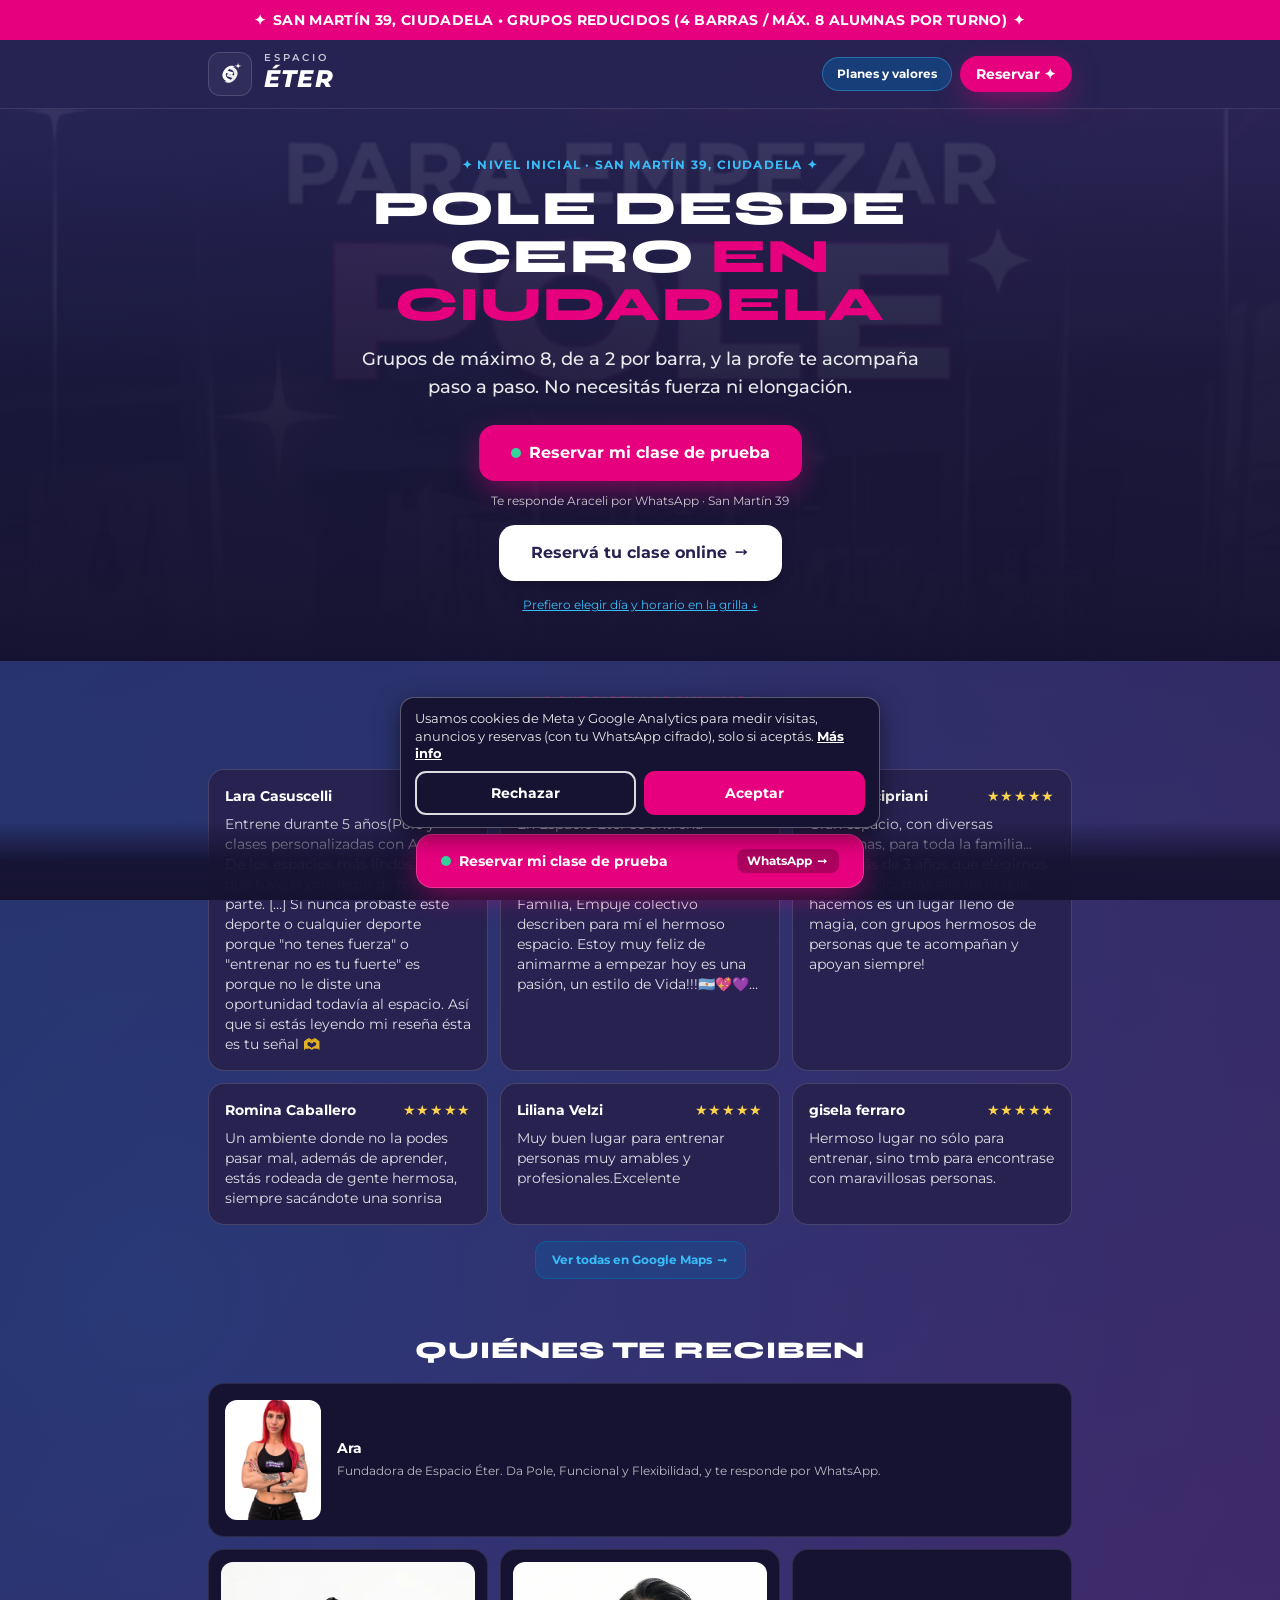
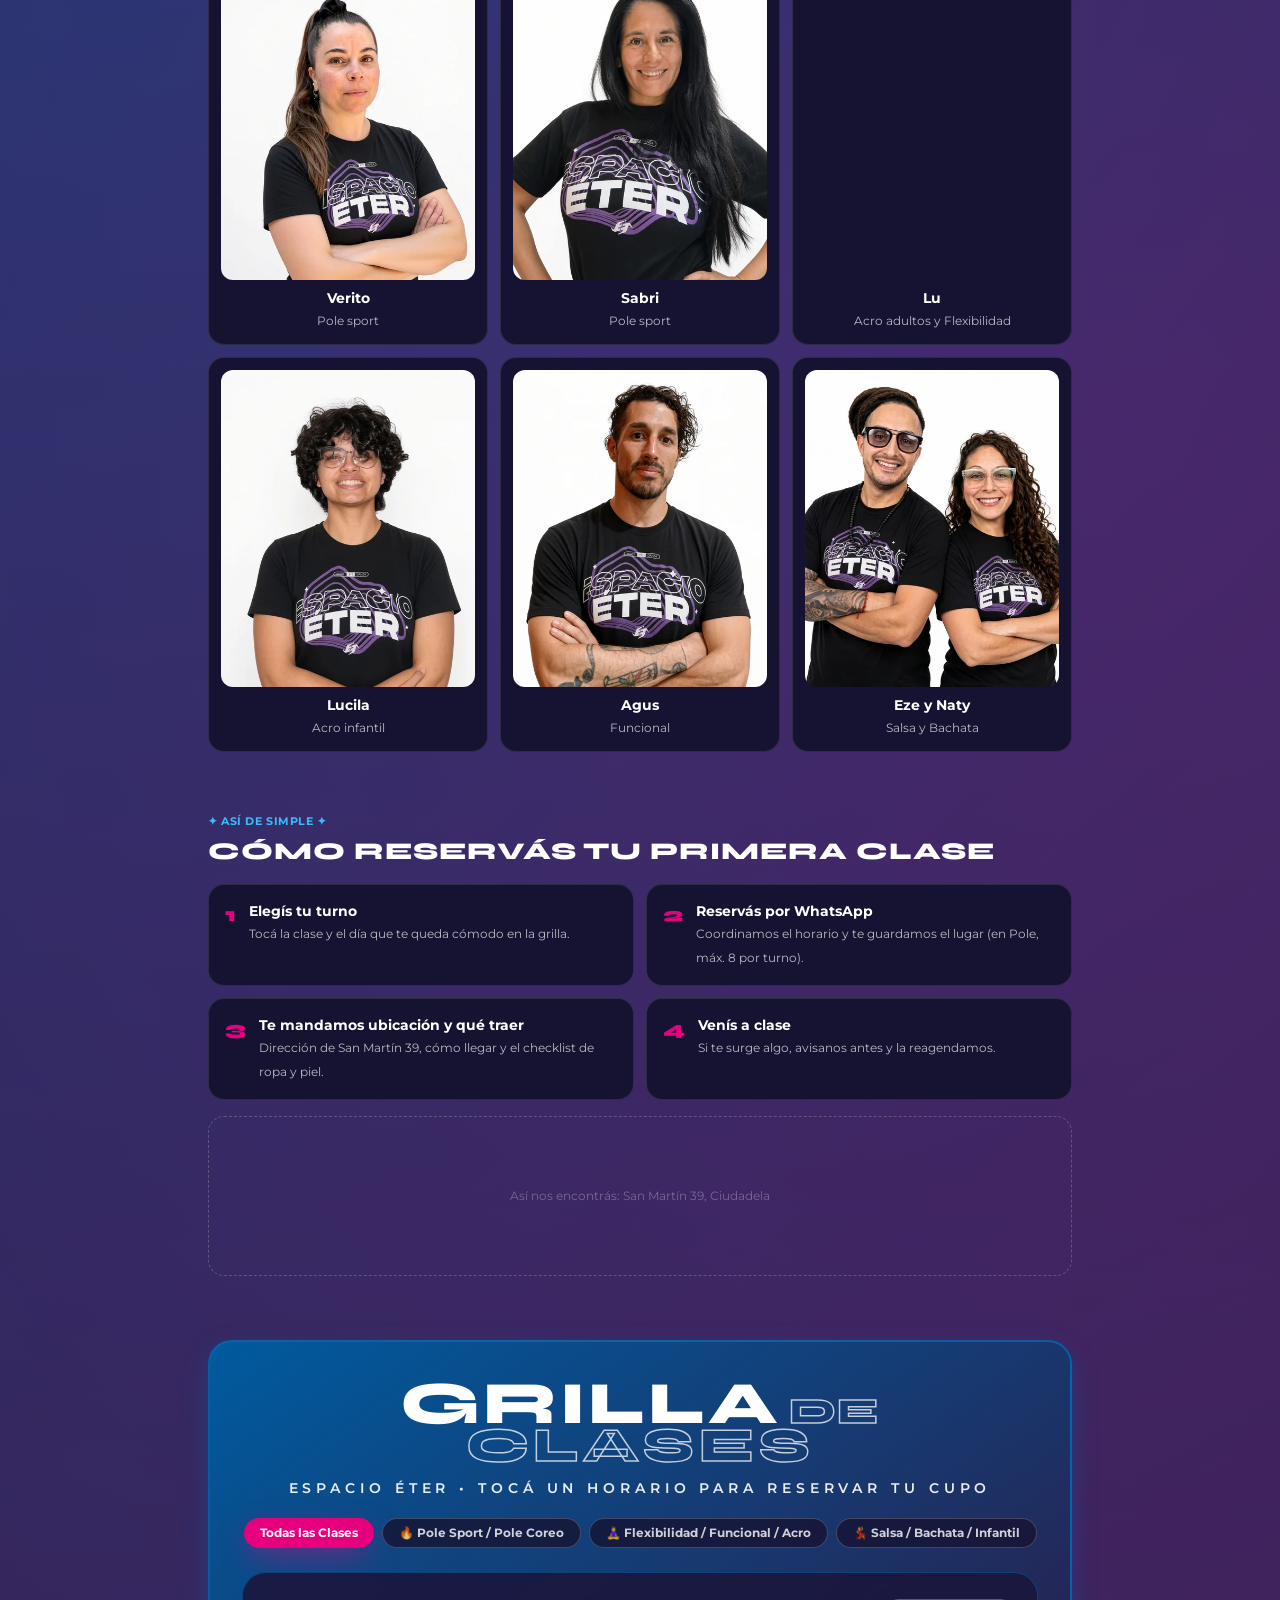
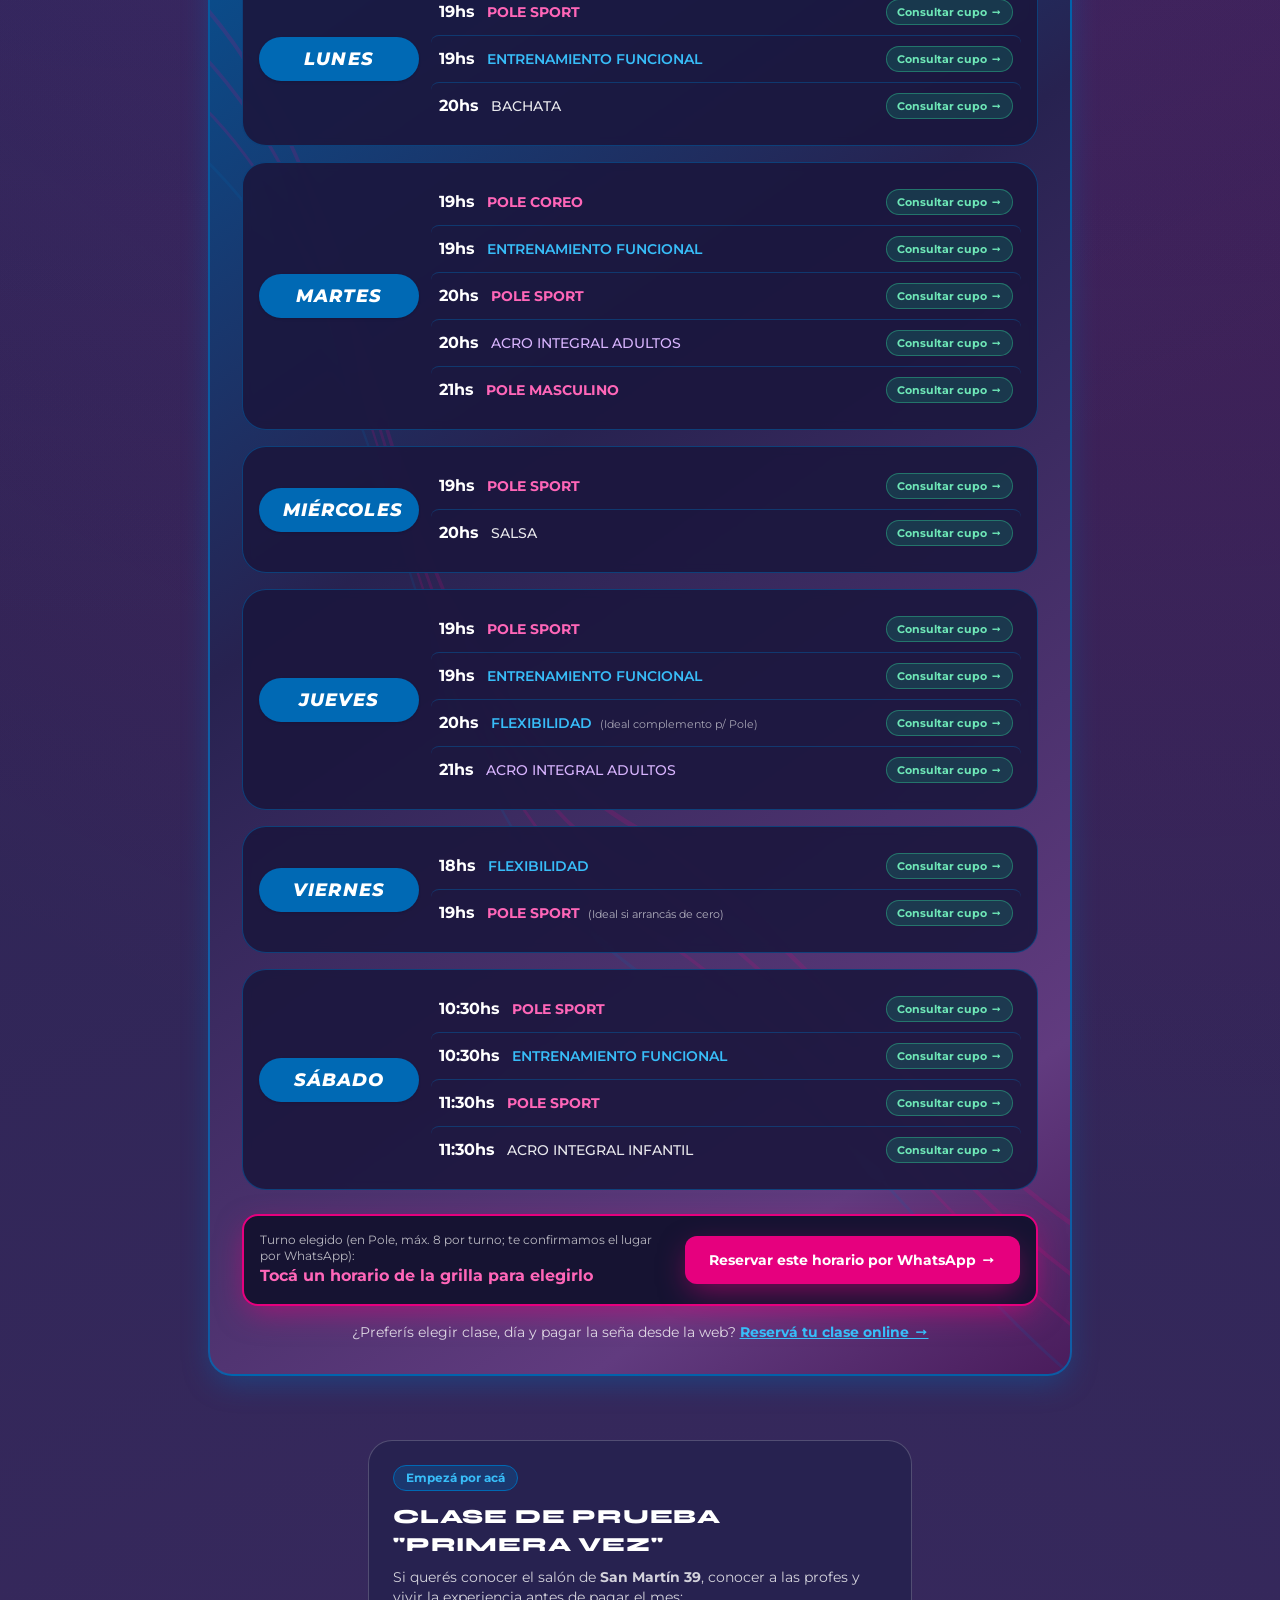
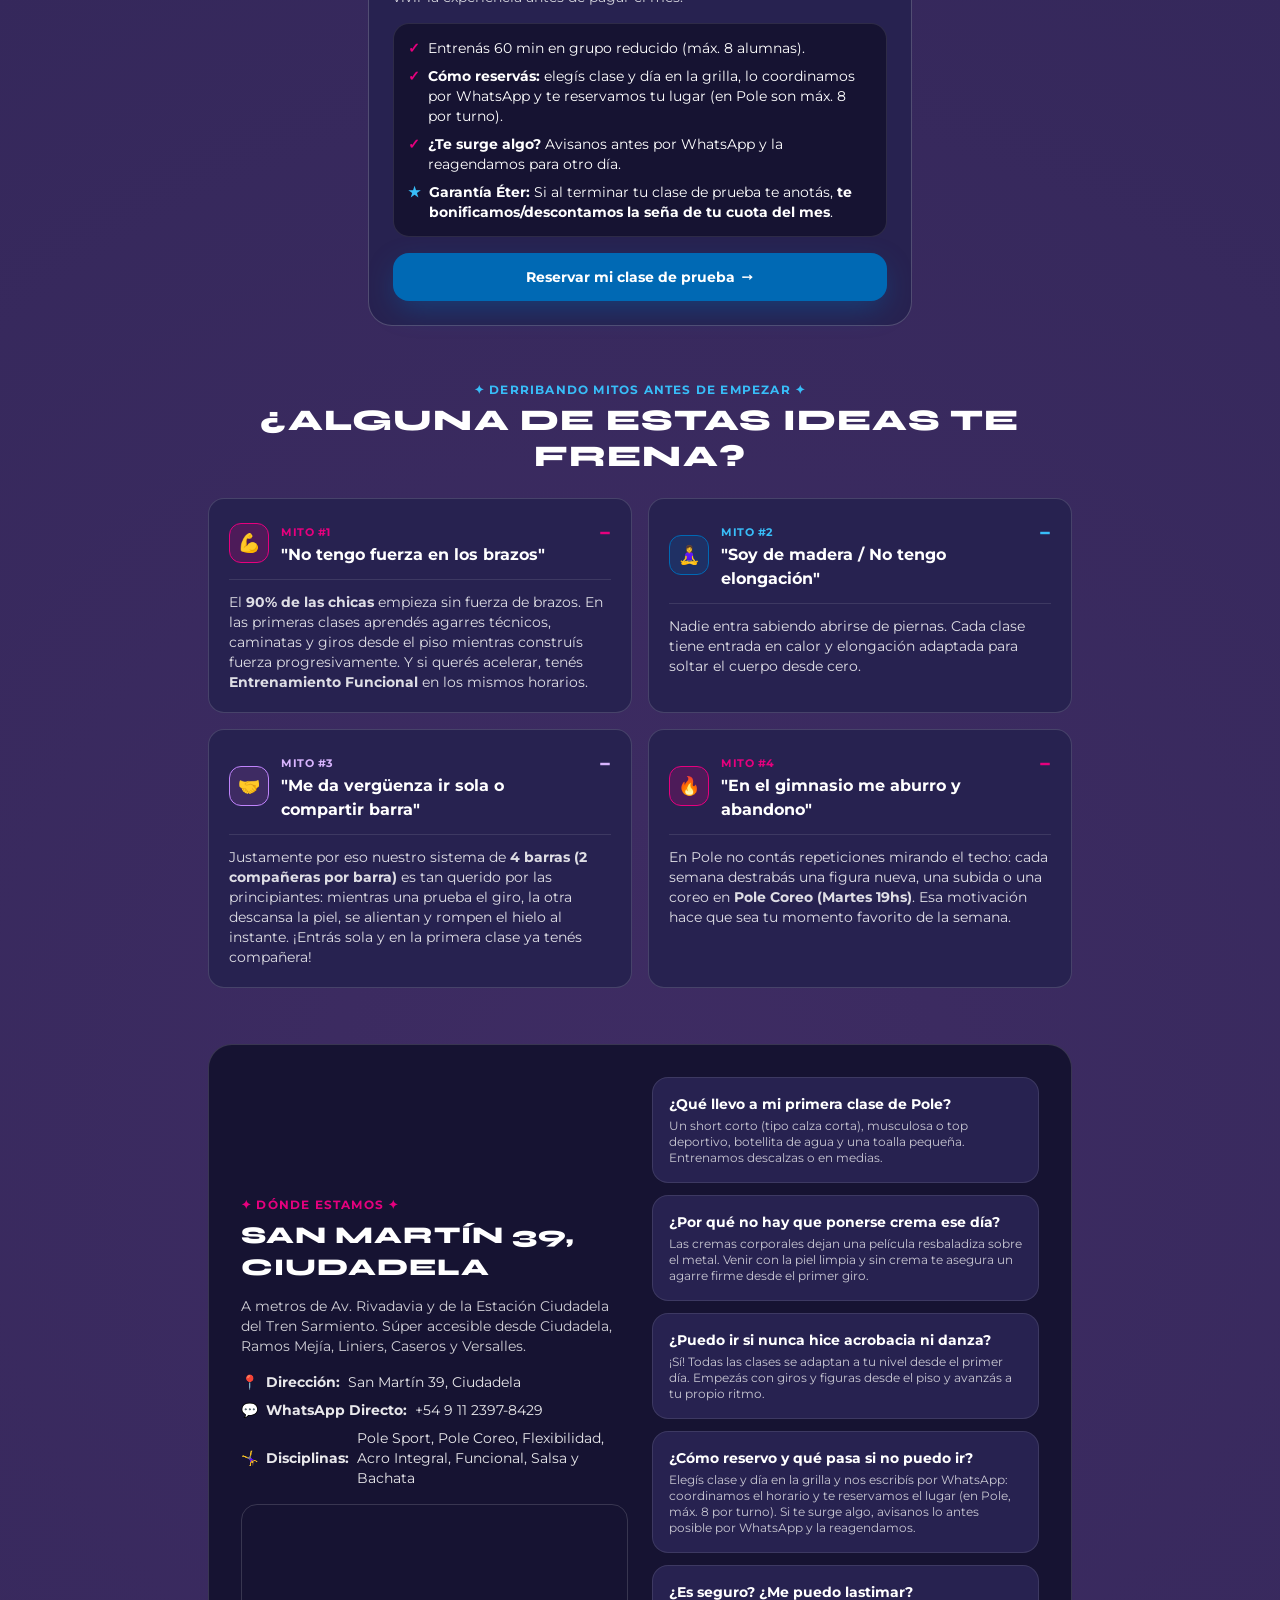
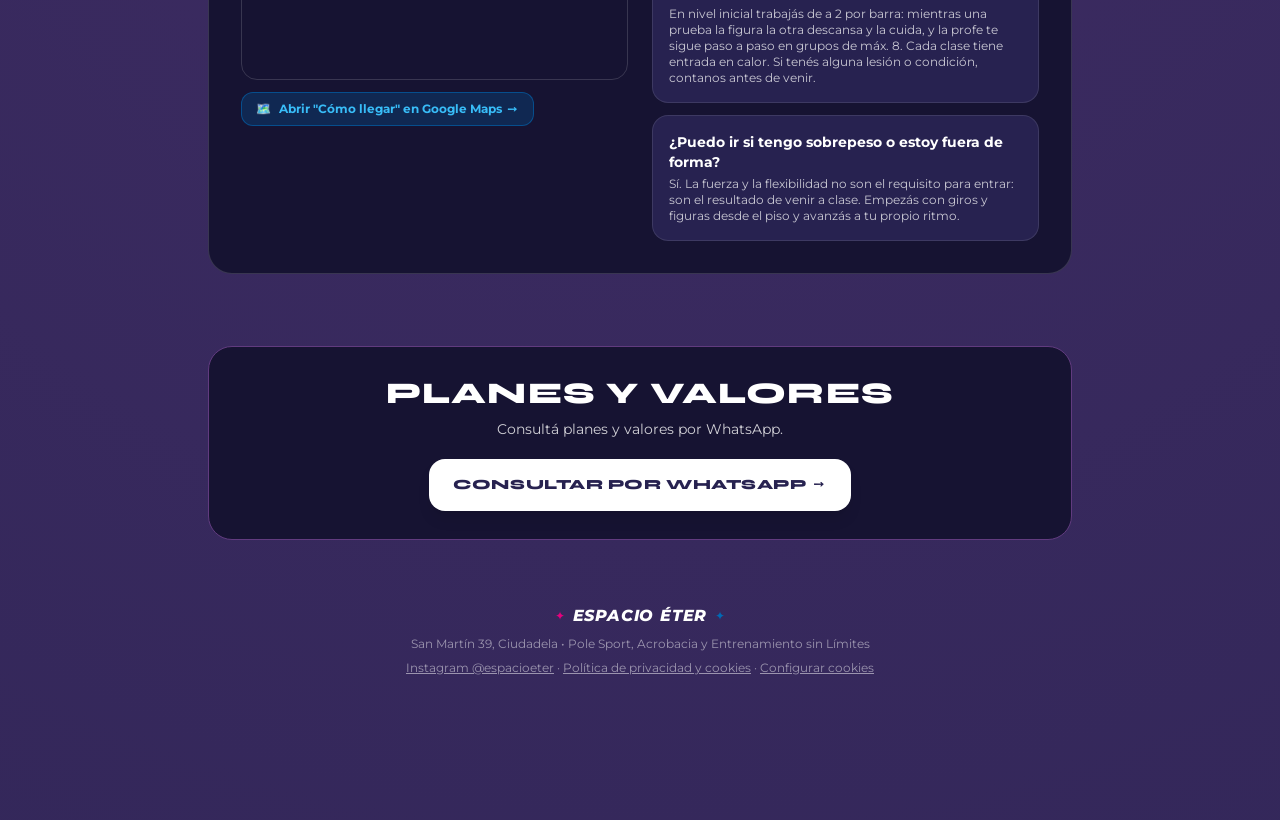
==== commit dca96e3d: "Merge pull request #11 from LofFines/reservas-prototipo Reservas online con seña (revisado por Segur" ====
--- a/index.html
+++ b/index.html
@@ -253,24 +253,40 @@
     </template>
   </section>
 
-  <!-- QUIÉNES TE RECIBEN (oculto hasta tener fotos y datos reales). Reactivar: ver README. -->
-  <template id="tpl-profes">
+  <!-- QUIÉNES TE RECIBEN -->
   <section id="profes" class="max-w-4xl mx-auto px-4 py-6">
     <h2 class="font-akira text-xl sm:text-2xl text-white text-center mb-4">QUIÉNES TE RECIBEN</h2>
-    <!-- Ara: img/ara/ara-480.webp + ara-960.webp (4:5) -->
     <div class="ara-card bg-[#161332] border border-white/10 rounded-2xl p-4 flex items-center gap-4 mb-3">
       <img src="img/ara/ara-480.webp" srcset="img/ara/ara-480.webp 480w, img/ara/ara-960.webp 960w" sizes="96px" width="480" height="600" loading="lazy" decoding="async" alt="Araceli, fundadora de Espacio Éter" class="w-24 aspect-[4/5] object-cover rounded-xl" />
-      <div><strong class="text-white text-sm block">Araceli</strong><span class="text-white/70 text-xs">Te responde por WhatsApp. (bio real)</span></div>
+      <div><strong class="text-white text-sm block">Ara</strong><span class="text-white/70 text-xs">Fundadora de Espacio Éter. Da Pole, Funcional y Flexibilidad, y te responde por WhatsApp.</span></div>
     </div>
     <div class="grid grid-cols-2 sm:grid-cols-3 gap-3">
-      <!-- una .profe-card por profe (N); foto img/profes/nombre-480.webp / -960.webp (4:5) -->
       <figure class="profe-card bg-[#161332] border border-white/10 rounded-2xl p-3 text-center">
-        <img src="img/profes/nombre-480.webp" srcset="img/profes/nombre-480.webp 480w, img/profes/nombre-960.webp 960w" sizes="(min-width:640px) 280px, 45vw" width="480" height="600" loading="lazy" decoding="async" alt="Nombre, profe de Disciplina" class="w-full aspect-[4/5] object-cover rounded-xl mb-2" />
-        <figcaption><strong class="text-white text-sm block">Nombre</strong><span class="text-white/70 text-xs">Disciplina</span></figcaption>
+        <img src="img/profes/verito-480.webp" srcset="img/profes/verito-480.webp 480w, img/profes/verito-960.webp 960w" sizes="(min-width:640px) 280px, 45vw" width="480" height="600" loading="lazy" decoding="async" alt="Verito, profe de Pole sport" class="w-full aspect-[4/5] object-cover rounded-xl mb-2" />
+        <figcaption><strong class="text-white text-sm block">Verito</strong><span class="text-white/70 text-xs">Pole sport</span></figcaption>
       </figure>
-    </div>
-  </section>
-  </template>
+      <figure class="profe-card bg-[#161332] border border-white/10 rounded-2xl p-3 text-center">
+        <img src="img/profes/sabri-480.webp" srcset="img/profes/sabri-480.webp 480w, img/profes/sabri-960.webp 960w" sizes="(min-width:640px) 280px, 45vw" width="480" height="600" loading="lazy" decoding="async" alt="Sabri, profe de Pole sport" class="w-full aspect-[4/5] object-cover rounded-xl mb-2" />
+        <figcaption><strong class="text-white text-sm block">Sabri</strong><span class="text-white/70 text-xs">Pole sport</span></figcaption>
+      </figure>
+      <figure class="profe-card bg-[#161332] border border-white/10 rounded-2xl p-3 text-center">
+        <img src="img/profes/lu-480.webp" srcset="img/profes/lu-480.webp 480w, img/profes/lu-960.webp 960w" sizes="(min-width:640px) 280px, 45vw" width="480" height="600" loading="lazy" decoding="async" alt="Lu, profe de Acro adultos y Flexibilidad" class="w-full aspect-[4/5] object-cover rounded-xl mb-2" />
+        <figcaption><strong class="text-white text-sm block">Lu</strong><span class="text-white/70 text-xs">Acro adultos y Flexibilidad</span></figcaption>
+      </figure>
+      <figure class="profe-card bg-[#161332] border border-white/10 rounded-2xl p-3 text-center">
+        <img src="img/profes/lucila-480.webp" srcset="img/profes/lucila-480.webp 480w, img/profes/lucila-960.webp 960w" sizes="(min-width:640px) 280px, 45vw" width="480" height="600" loading="lazy" decoding="async" alt="Lucila, profe de Acro infantil" class="w-full aspect-[4/5] object-cover rounded-xl mb-2" />
+        <figcaption><strong class="text-white text-sm block">Lucila</strong><span class="text-white/70 text-xs">Acro infantil</span></figcaption>
+      </figure>
+      <figure class="profe-card bg-[#161332] border border-white/10 rounded-2xl p-3 text-center">
+        <img src="img/profes/agus-480.webp" srcset="img/profes/agus-480.webp 480w, img/profes/agus-960.webp 960w" sizes="(min-width:640px) 280px, 45vw" width="480" height="600" loading="lazy" decoding="async" alt="Agus, profe de Funcional" class="w-full aspect-[4/5] object-cover rounded-xl mb-2" />
+        <figcaption><strong class="text-white text-sm block">Agus</strong><span class="text-white/70 text-xs">Funcional</span></figcaption>
+      </figure>
+      <figure class="profe-card bg-[#161332] border border-white/10 rounded-2xl p-3 text-center">
+        <img src="img/profes/salsa-bachata-480.webp" srcset="img/profes/salsa-bachata-480.webp 480w, img/profes/salsa-bachata-960.webp 960w" sizes="(min-width:640px) 280px, 45vw" width="480" height="600" loading="lazy" decoding="async" alt="Eze y Naty, profes de Salsa y Bachata" class="w-full aspect-[4/5] object-cover rounded-xl mb-2" />
+        <figcaption><strong class="text-white text-sm block">Eze y Naty</strong><span class="text-white/70 text-xs">Salsa y Bachata</span></figcaption>
+      </figure>
+    </div>
+  </section>
 
   <section id="como-reservar" class="max-w-4xl mx-auto px-4 py-8 scroll-mt-14">
     <span class="text-[11px] font-bold uppercase tracking-wider text-[#38bdf8]">✦ ASÍ DE SIMPLE ✦</span>
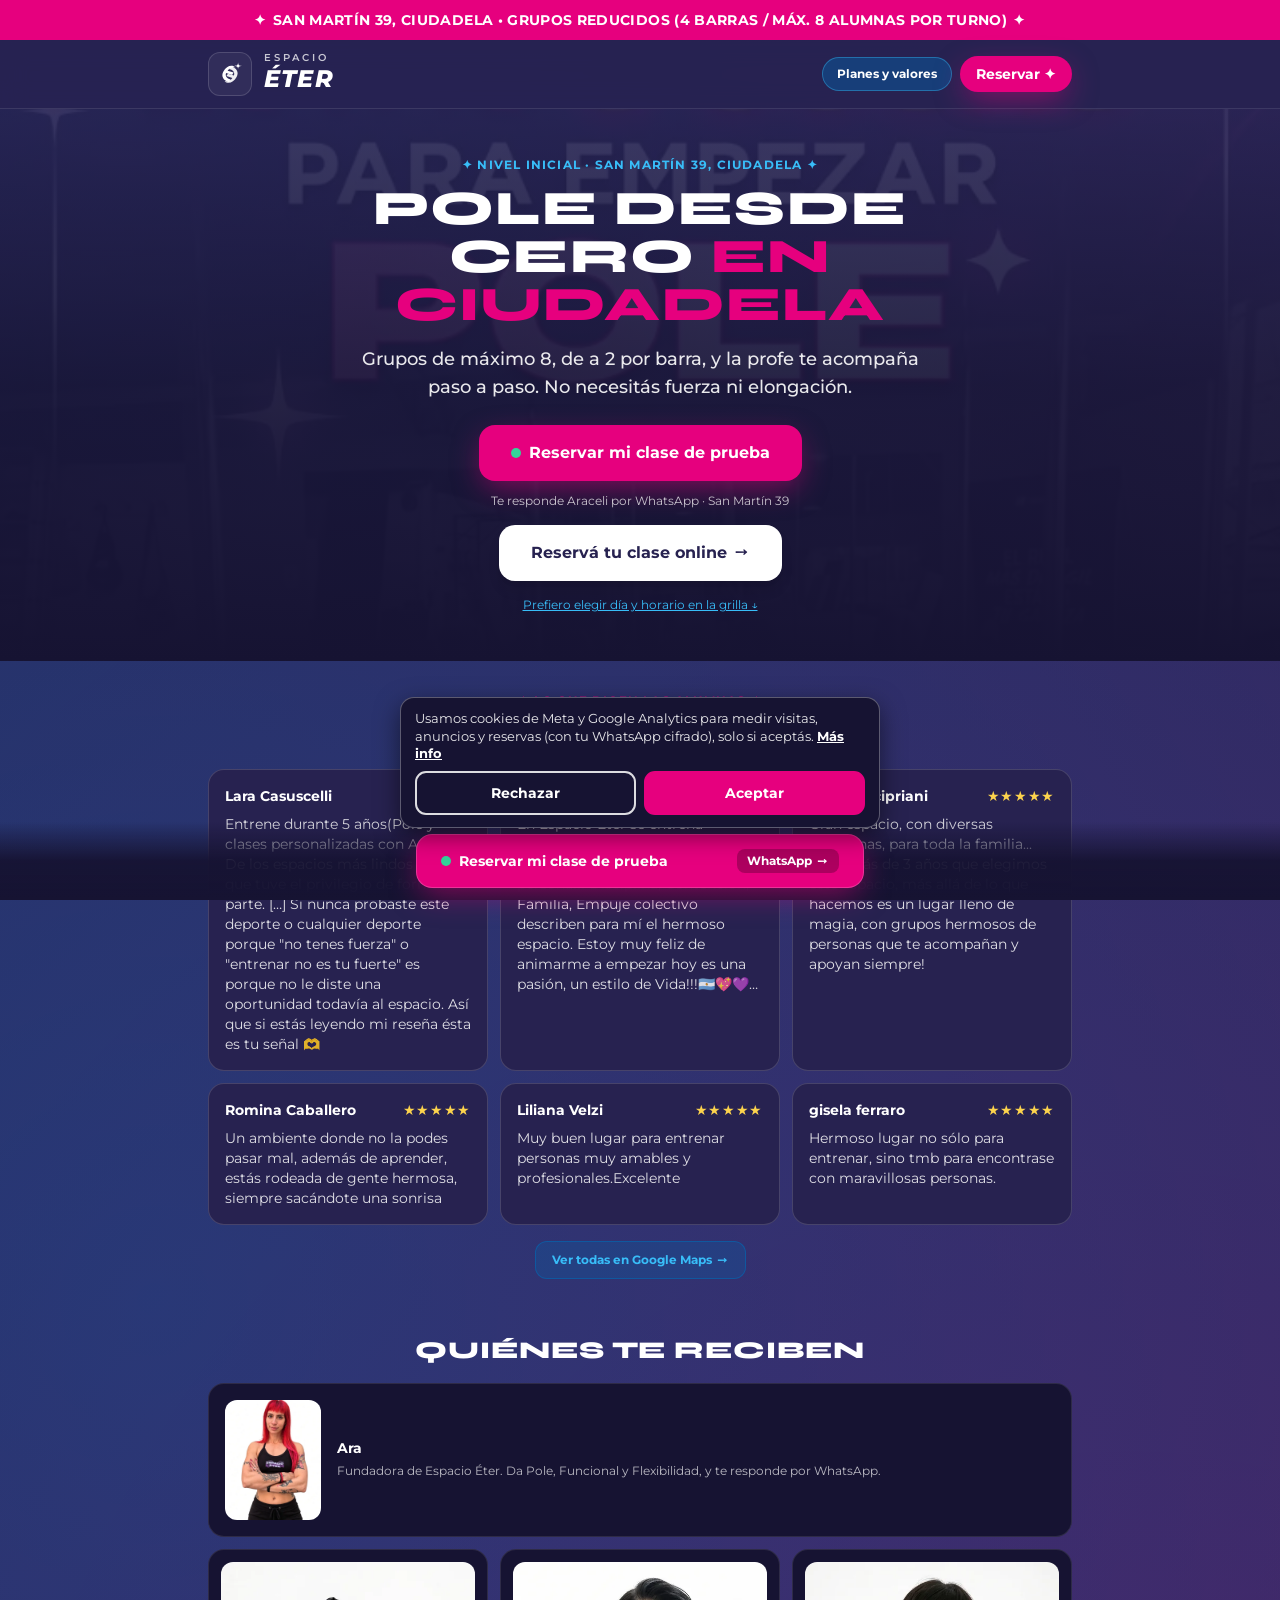
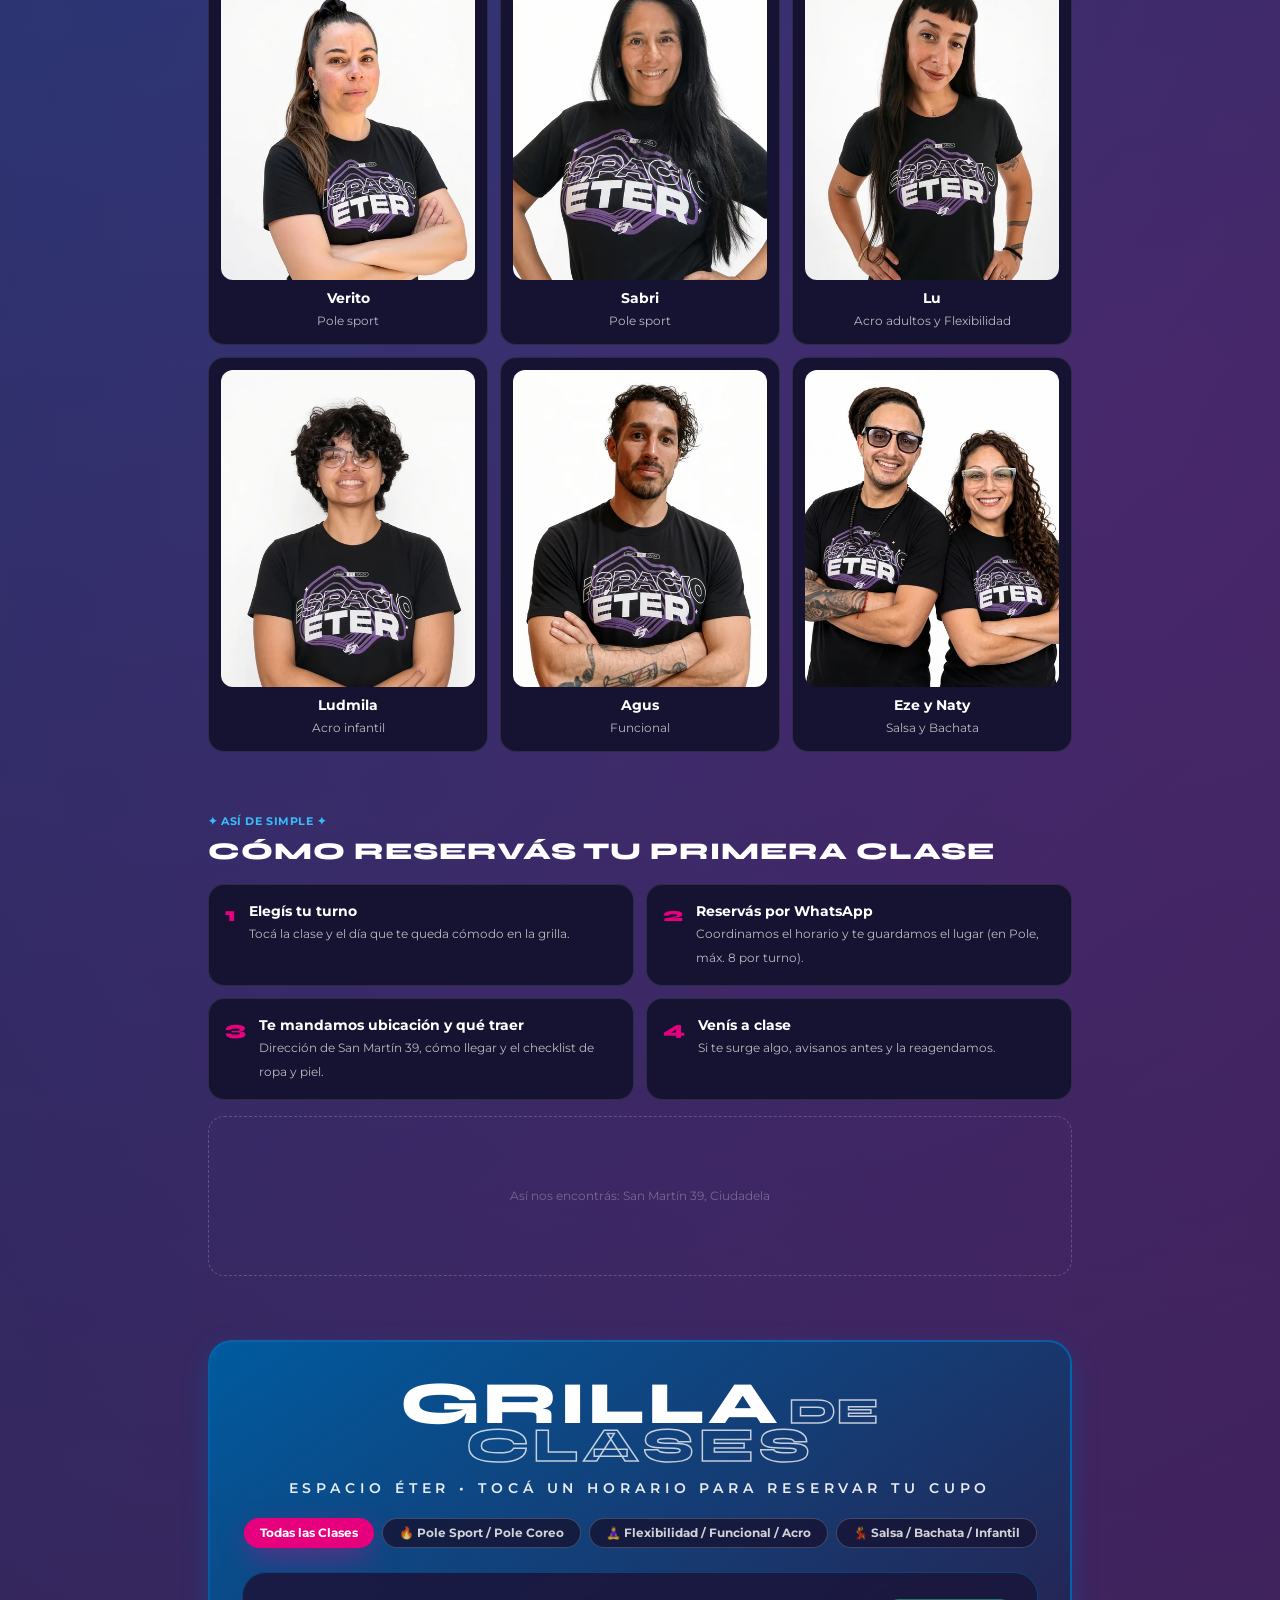
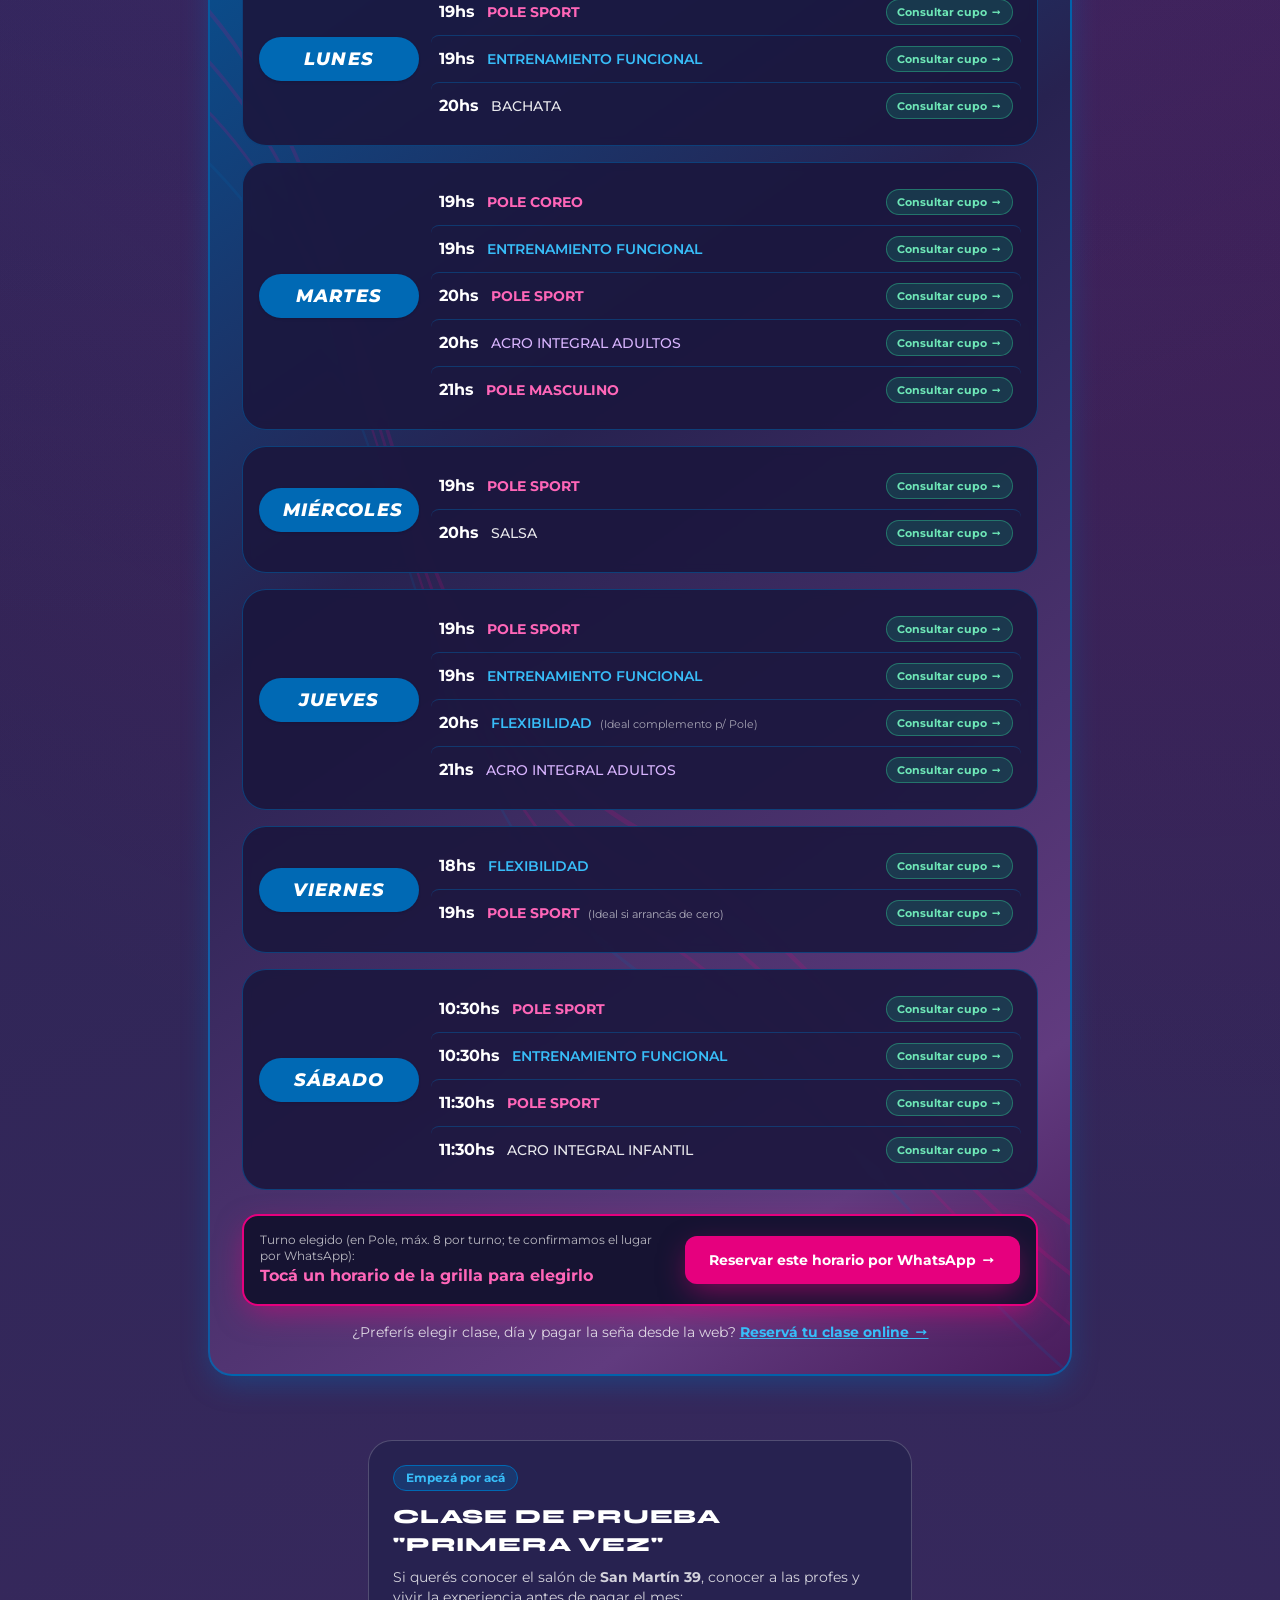
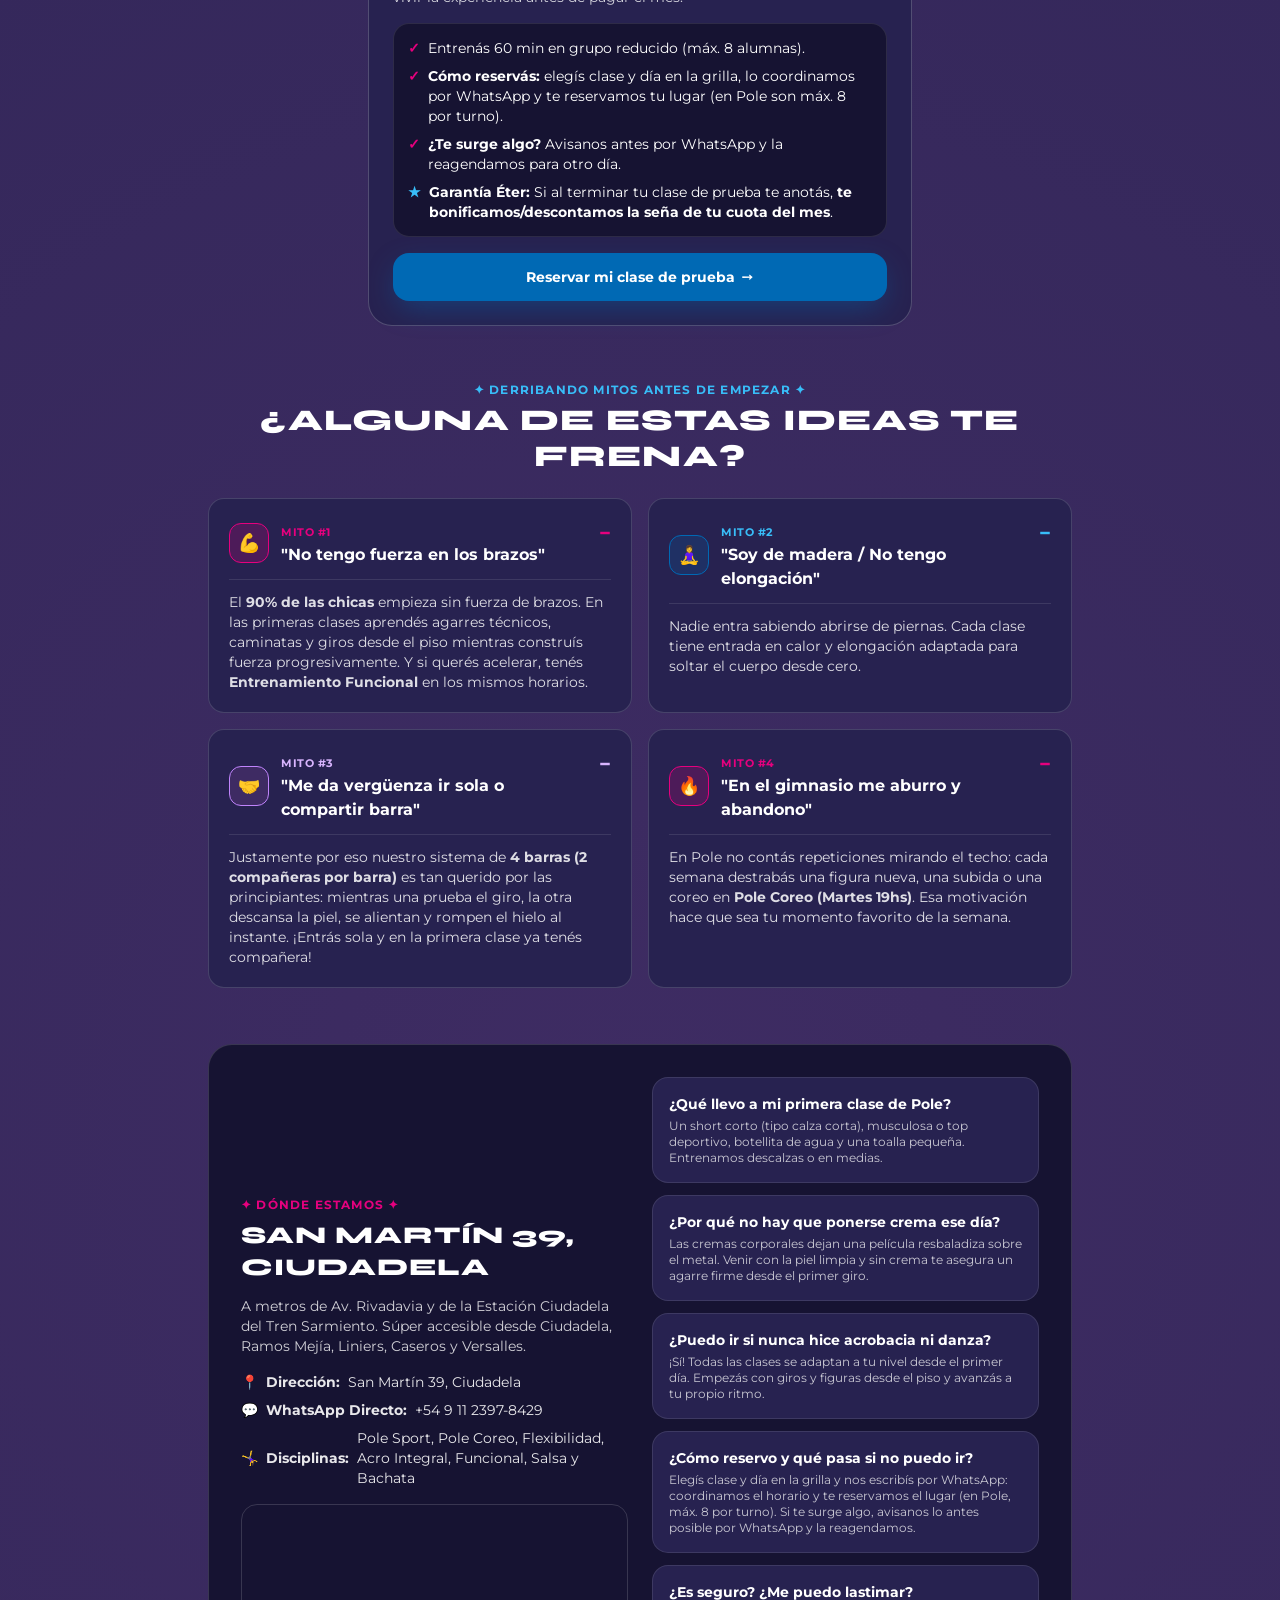
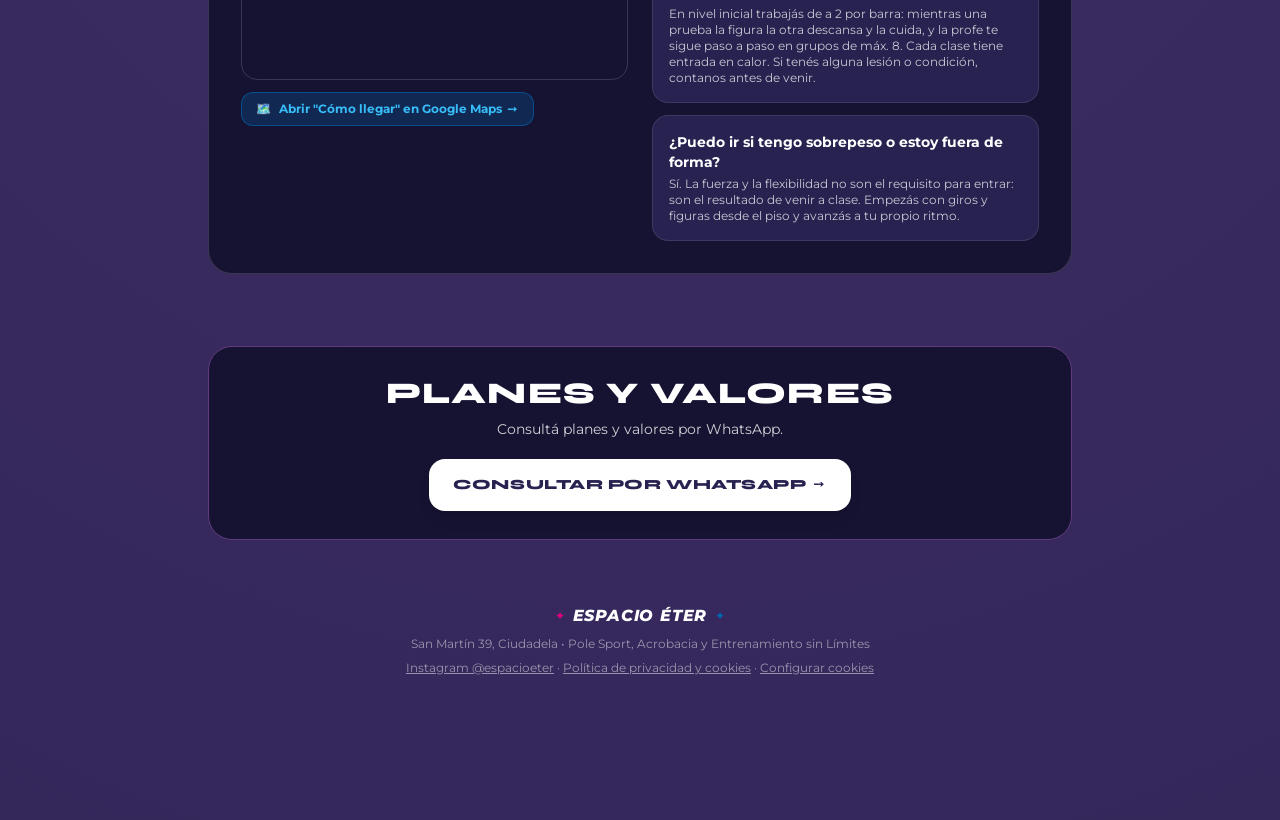
==== commit c500dde3: "Profe de Acro infantil: Ludmila (no Lucila)" ====
--- a/index.html
+++ b/index.html
@@ -274,8 +274,8 @@
         <figcaption><strong class="text-white text-sm block">Lu</strong><span class="text-white/70 text-xs">Acro adultos y Flexibilidad</span></figcaption>
       </figure>
       <figure class="profe-card bg-[#161332] border border-white/10 rounded-2xl p-3 text-center">
-        <img src="img/profes/lucila-480.webp" srcset="img/profes/lucila-480.webp 480w, img/profes/lucila-960.webp 960w" sizes="(min-width:640px) 280px, 45vw" width="480" height="600" loading="lazy" decoding="async" alt="Lucila, profe de Acro infantil" class="w-full aspect-[4/5] object-cover rounded-xl mb-2" />
-        <figcaption><strong class="text-white text-sm block">Lucila</strong><span class="text-white/70 text-xs">Acro infantil</span></figcaption>
+        <img src="img/profes/lucila-480.webp" srcset="img/profes/lucila-480.webp 480w, img/profes/lucila-960.webp 960w" sizes="(min-width:640px) 280px, 45vw" width="480" height="600" loading="lazy" decoding="async" alt="Ludmila, profe de Acro infantil" class="w-full aspect-[4/5] object-cover rounded-xl mb-2" />
+        <figcaption><strong class="text-white text-sm block">Ludmila</strong><span class="text-white/70 text-xs">Acro infantil</span></figcaption>
       </figure>
       <figure class="profe-card bg-[#161332] border border-white/10 rounded-2xl p-3 text-center">
         <img src="img/profes/agus-480.webp" srcset="img/profes/agus-480.webp 480w, img/profes/agus-960.webp 960w" sizes="(min-width:640px) 280px, 45vw" width="480" height="600" loading="lazy" decoding="async" alt="Agus, profe de Funcional" class="w-full aspect-[4/5] object-cover rounded-xl mb-2" />
